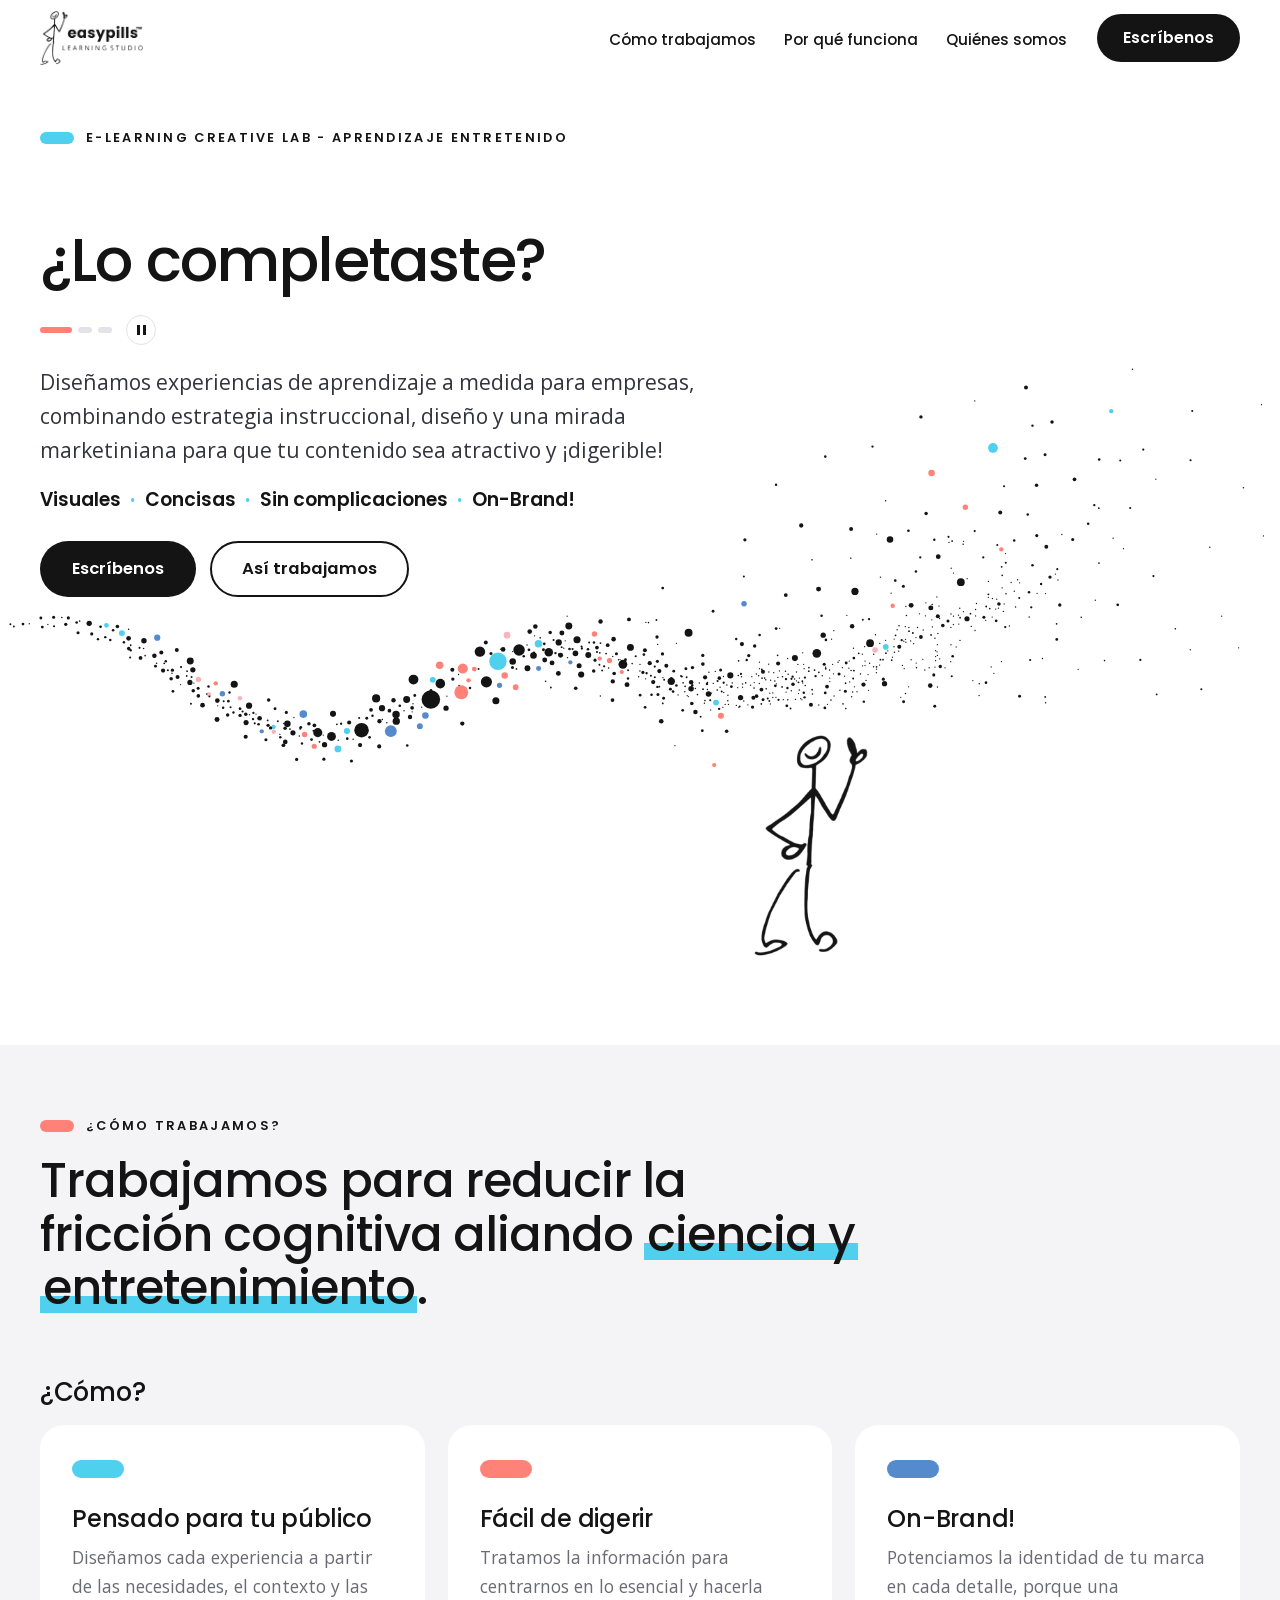
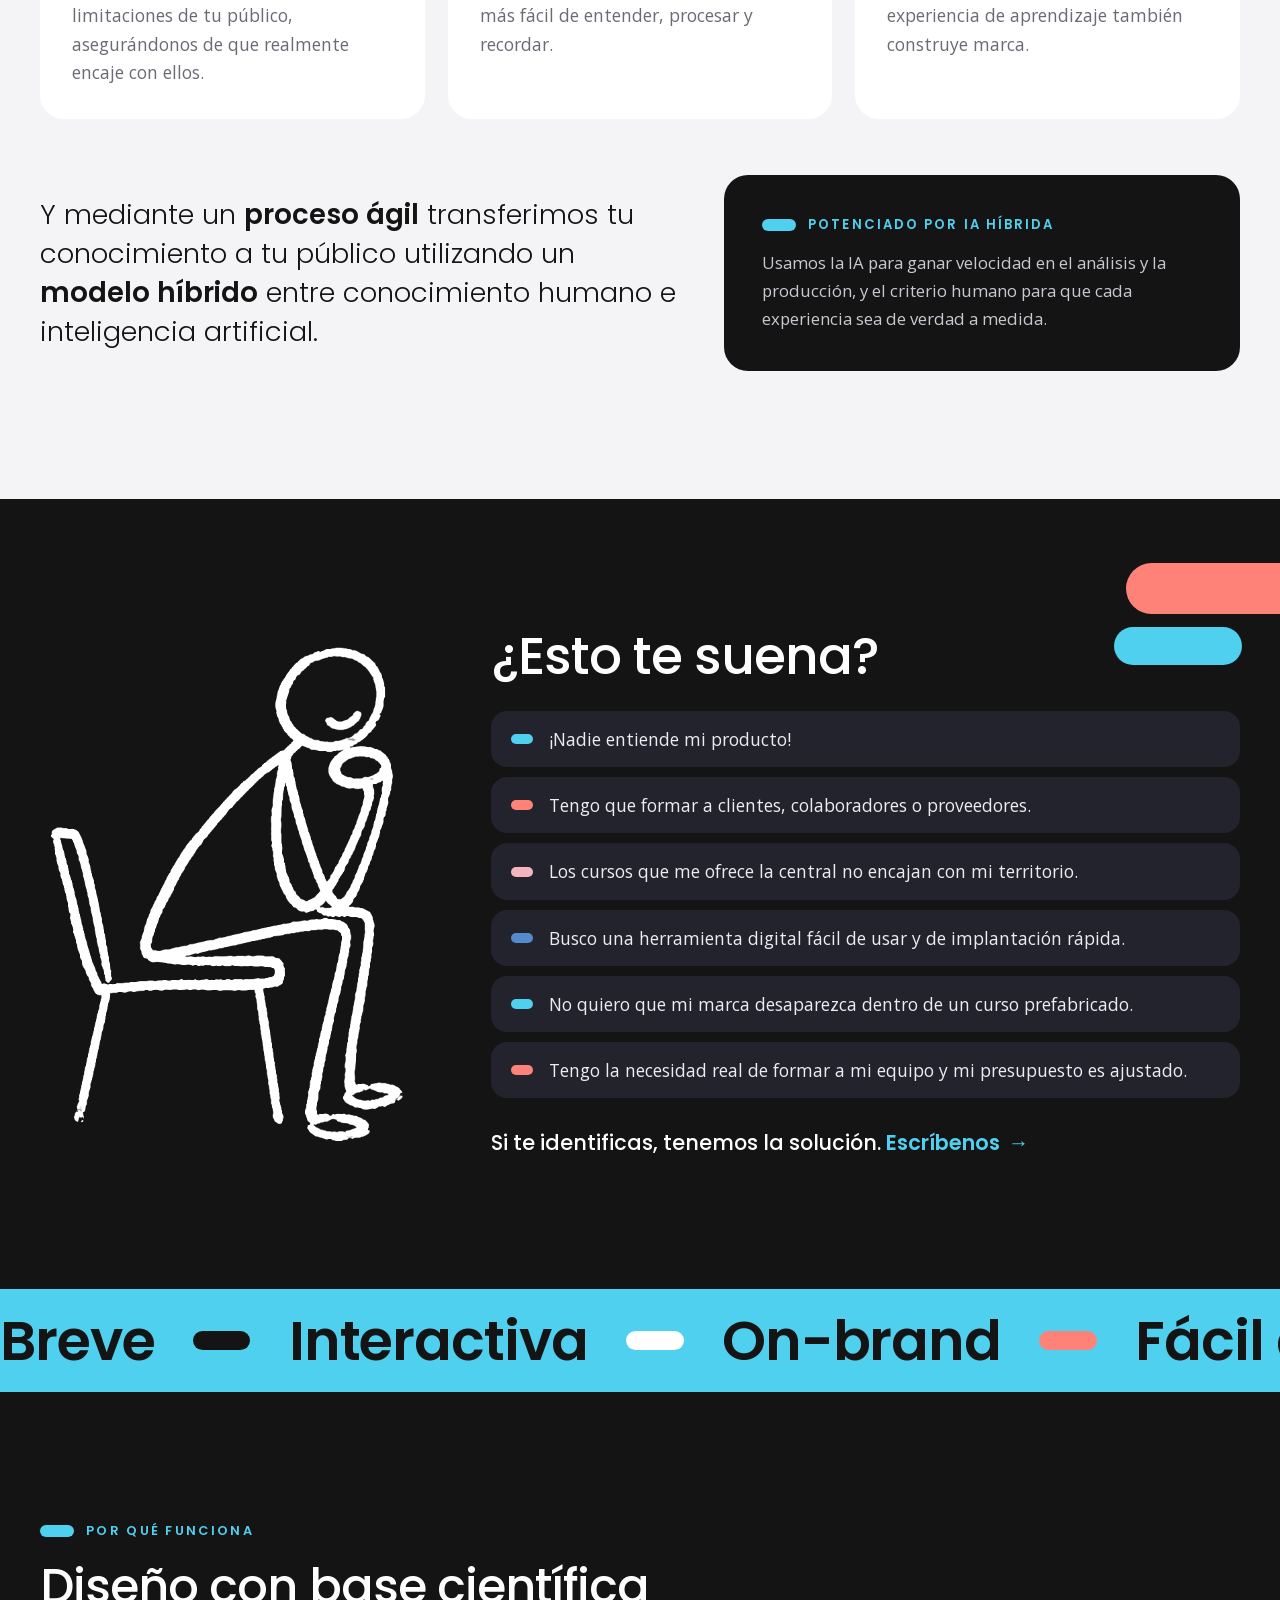
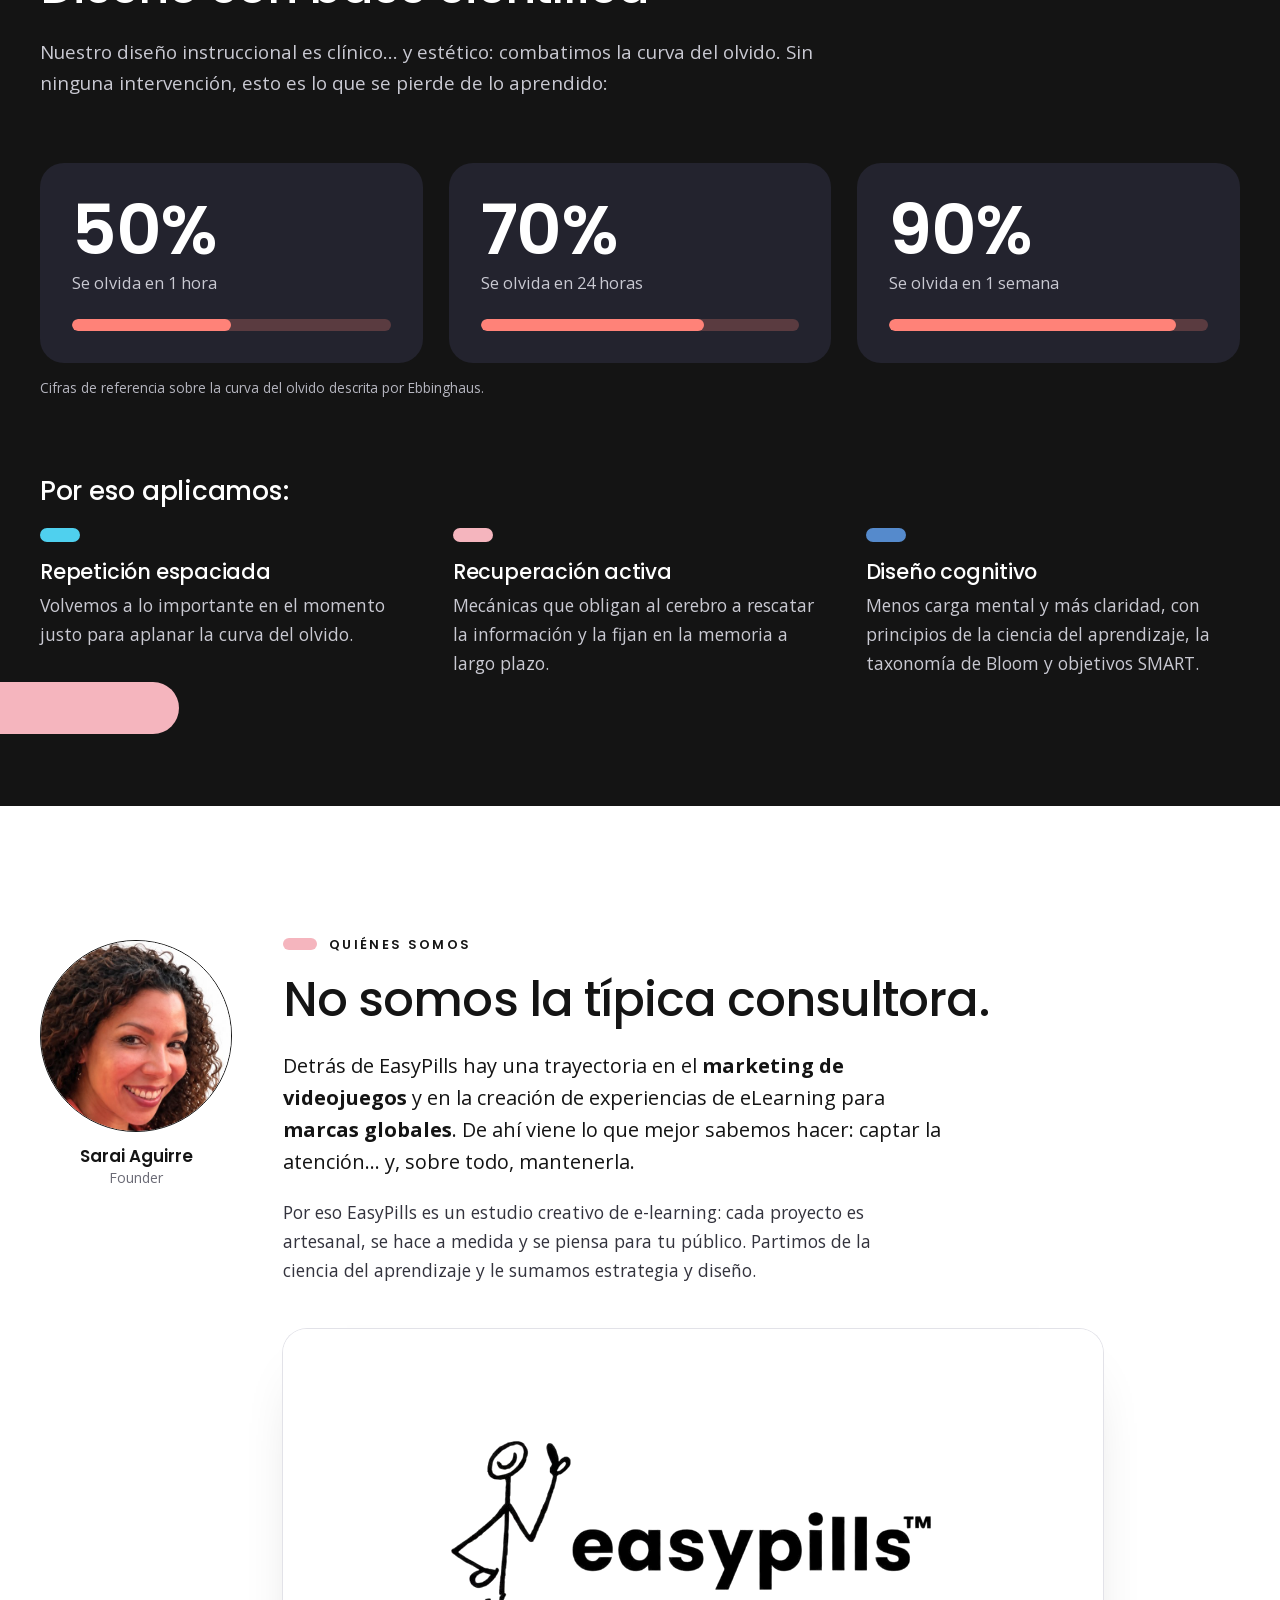
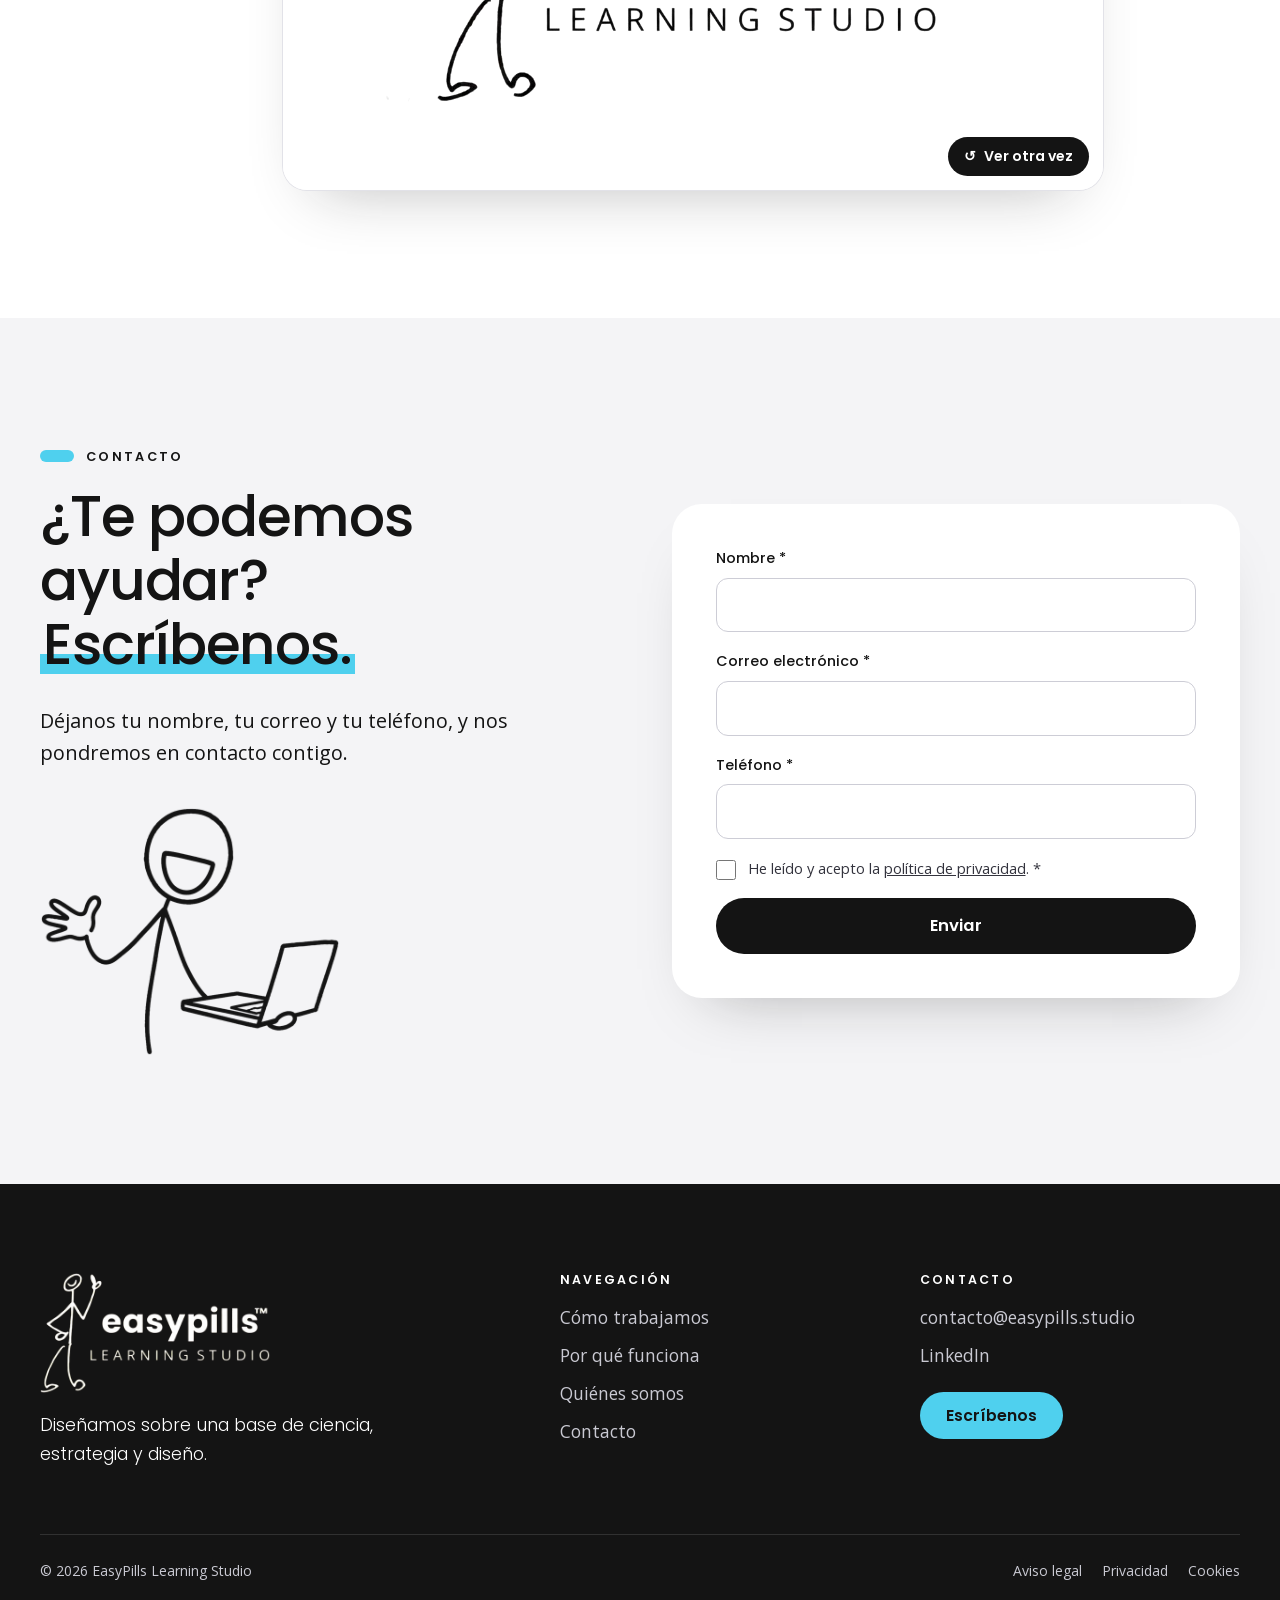
==== index.html @ 66e6a770 "Primera versión de la web de EasyPills Learning Studio Página única en español: hero con titular rot" ====
<!doctype html>
<html lang="es">
<head>
  <meta charset="utf-8">
  <meta name="viewport" content="width=device-width, initial-scale=1">
  <title>EasyPills Learning Studio · E-learning Creative Lab</title>
  <meta name="description" content="E-learning Creative Lab. Diseñamos experiencias de aprendizaje a medida para empresas, combinando estrategia instruccional, diseño y una mirada marketiniana. Visuales, concisas, sin complicaciones y on-brand.">
  <meta name="theme-color" content="#141414">

  <meta property="og:type" content="website">
  <meta property="og:locale" content="es_ES">
  <meta property="og:site_name" content="EasyPills Learning Studio">
  <meta property="og:title" content="EasyPills Learning Studio · Aprende sin tener que sobrevivir a la experiencia">
  <meta property="og:description" content="Diseñamos experiencias de aprendizaje a medida para empresas: visuales, concisas, sin complicaciones y on-brand.">
  <link rel="canonical" href="https://www.easypills.studio/">
  <meta property="og:url" content="https://www.easypills.studio/">
  <meta property="og:image" content="https://www.easypills.studio/og-image.jpg">
  <meta name="twitter:card" content="summary_large_image">

  <link rel="icon" href="favicon-32.png" sizes="32x32" type="image/png">
  <link rel="icon" href="favicon-48.png" sizes="48x48" type="image/png">
  <link rel="apple-touch-icon" href="apple-touch-icon.png">

  <link rel="preload" href="assets/fonts/poppins-500.woff2" as="font" type="font/woff2" crossorigin>
  <link rel="preload" href="assets/fonts/opensans-var.woff2" as="font" type="font/woff2" crossorigin>
  <link rel="stylesheet" href="css/styles.css">
  <script>document.documentElement.classList.add("js");</script>
</head>
<body>
  <a class="skip-link" href="#contenido">Saltar al contenido</a>

  <!-- ============================== CABECERA ============================== -->
  <header class="site-header" data-header>
    <div class="container header-inner">
      <a class="brand" href="#inicio" aria-label="EasyPills Learning Studio, inicio">
        <img src="assets/img/logo-dark.png" alt="EasyPills Learning Studio" width="900" height="471">
      </a>

      <nav class="site-nav" id="menu" aria-label="Principal" data-menu>
        <ul class="nav-list">
          <li><a href="#como-trabajamos">Cómo trabajamos</a></li>
          <li><a href="#por-que-funciona">Por qué funciona</a></li>
          <li><a href="#quienes-somos">Quiénes somos</a></li>
        </ul>
        <a class="btn btn-dark nav-cta" href="#contacto">Escríbenos</a>
        <img class="nav-easy" src="assets/img/easy-reading.png" alt="" width="380" height="900" loading="lazy">
      </nav>

      <button class="menu-toggle" type="button" aria-expanded="false" aria-controls="menu" data-menu-toggle>
        <span class="menu-toggle-label">Menú</span>
        <span class="menu-toggle-icon" aria-hidden="true"><span></span><span></span></span>
      </button>
    </div>
  </header>

  <main id="contenido">

    <!-- ============================== HERO ============================== -->
    <section class="hero" id="inicio" aria-labelledby="hero-title">
      <div class="container hero-copy">
        <p class="eyebrow"><span class="pill pill-cyan" aria-hidden="true"></span>E-learning Creative Lab - Aprendizaje entretenido</p>

        <!-- Titular rotativo: el problema (dos preguntas) y la solución, en bucle.
             Sin JavaScript o con "reducir movimiento" se ven las tres frases a la vez. -->
        <h1 id="hero-title" class="rotator" data-rotator>
          <span class="rotator-item">¿Lo completaste?</span>
          <span class="rotator-item">¿Aprendiste algo o te dormiste?</span>
          <span class="rotator-item rotator-answer">Aprende <span class="hl">sin tener que sobrevivir</span> a la experiencia.</span>
        </h1>
        <div class="rotator-controls" data-rotator-controls hidden>
          <span class="rotator-dots" aria-hidden="true"><i></i><i></i><i></i></span>
          <button class="rotator-toggle" type="button" data-rotator-toggle aria-label="Pausar la animación del titular">
            <span class="rotator-icon" aria-hidden="true"></span>
          </button>
        </div>

        <p class="lead">Diseñamos experiencias de aprendizaje a medida para empresas, combinando estrategia instruccional, diseño y una mirada marketiniana para que tu contenido sea atractivo y ¡digerible!</p>
        <ul class="hero-tags" role="list">
          <li>Visuales</li>
          <li>Concisas</li>
          <li>Sin complicaciones</li>
          <li>On-Brand!</li>
        </ul>
        <div class="hero-actions">
          <a class="btn btn-dark btn-lg" href="#contacto">Escríbenos</a>
          <a class="btn btn-ghost btn-lg" href="#como-trabajamos">Así trabajamos</a>
        </div>
      </div>

      <div class="hero-art">
        <img class="hero-wave" src="assets/img/hero-wave.svg" alt="" width="1362" height="633">
        <img class="hero-easy" src="assets/img/easy-idea.png" alt="Easy, nuestro monigote, levanta el dedo: acaba de tener una idea." width="463" height="900">
      </div>
    </section>

    <!-- ============================== CÓMO TRABAJAMOS ============================== -->
    <section class="section section-soft how" id="como-trabajamos" aria-labelledby="how-title">
      <div class="container">
        <div class="section-head">
          <p class="eyebrow"><span class="pill pill-coral" aria-hidden="true"></span>¿Cómo trabajamos?</p>
          <h2 id="how-title">Trabajamos para reducir la fricción cognitiva aliando <span class="hl">ciencia y entretenimiento</span>.</h2>
        </div>

        <h3 class="how-label">¿Cómo?</h3>
        <ul class="how-grid" role="list">
          <li class="how-card reveal">
            <span class="how-pill pill pill-cyan" aria-hidden="true"></span>
            <h4>Pensado para tu público</h4>
            <p>Diseñamos cada experiencia a partir de las necesidades, el contexto y las limitaciones de tu público, asegurándonos de que realmente encaje con ellos.</p>
          </li>
          <li class="how-card reveal">
            <span class="how-pill pill pill-coral" aria-hidden="true"></span>
            <h4>Fácil de digerir</h4>
            <p>Tratamos la información para centrarnos en lo esencial y hacerla más fácil de entender, procesar y recordar.</p>
          </li>
          <li class="how-card reveal">
            <span class="how-pill pill pill-blue" aria-hidden="true"></span>
            <h4>On-Brand!</h4>
            <p>Potenciamos la identidad de tu marca en cada detalle, porque una experiencia de aprendizaje también construye marca.</p>
          </li>
        </ul>

        <div class="how-foot">
          <p class="how-process reveal">Y mediante un <strong>proceso ágil</strong> transferimos tu conocimiento a tu público utilizando un <strong>modelo híbrido</strong> entre conocimiento humano e inteligencia artificial.</p>
          <div class="ai-note reveal">
            <p class="ai-tag"><span class="pill pill-cyan" aria-hidden="true"></span>Potenciado por IA híbrida</p>
            <p>Usamos la IA para ganar velocidad en el análisis y la producción, y el criterio humano para que cada experiencia sea de verdad a medida.</p>
          </div>
        </div>
      </div>
    </section>

    <!-- ============================== ¿ESTO TE SUENA? ============================== -->
    <section class="section section-dark problem" id="te-suena" aria-labelledby="problem-title">
      <span class="deco deco-pill-coral" aria-hidden="true"></span>
      <span class="deco deco-pill-cyan" aria-hidden="true"></span>
      <div class="container problem-grid">
        <figure class="problem-art reveal">
          <img src="assets/img/easy-thinking-chair-white.png" alt="Easy, sentado y pensativo, con la mano en la barbilla." width="536" height="748" loading="lazy">
        </figure>
        <div class="problem-list">
          <h2 id="problem-title">¿Esto te suena?</h2>
          <ul class="checklist" role="list">
            <li class="reveal">¡Nadie entiende mi producto!</li>
            <li class="reveal">Tengo que formar a clientes, colaboradores o proveedores.</li>
            <li class="reveal">Los cursos que me ofrece la central no encajan con mi territorio.</li>
            <li class="reveal">Busco una herramienta digital fácil de usar y de implantación rápida.</li>
            <li class="reveal">No quiero que mi marca desaparezca dentro de un curso prefabricado.</li>
            <li class="reveal">Tengo la necesidad real de formar a mi equipo y mi presupuesto es ajustado.</li>
          </ul>
          <p class="problem-close reveal">Si te identificas, tenemos la solución. <a class="link-arrow" href="#contacto">Escríbenos</a></p>
        </div>
      </div>
    </section>

    <!-- ============================== CINTA ============================== -->
    <div class="marquee" aria-hidden="true">
      <div class="marquee-track">
        <span>Breve</span><i></i><span>Interactiva</span><i></i><span>On-brand</span><i></i><span>Fácil de digerir</span><i></i>
        <span>Breve</span><i></i><span>Interactiva</span><i></i><span>On-brand</span><i></i><span>Fácil de digerir</span><i></i>
        <span>Breve</span><i></i><span>Interactiva</span><i></i><span>On-brand</span><i></i><span>Fácil de digerir</span><i></i>
        <span>Breve</span><i></i><span>Interactiva</span><i></i><span>On-brand</span><i></i><span>Fácil de digerir</span><i></i>
      </div>
    </div>

    <!-- ============================== POR QUÉ FUNCIONA ============================== -->
    <section class="section section-dark science" id="por-que-funciona" aria-labelledby="science-title">
      <span class="deco deco-pill-pink" aria-hidden="true"></span>
      <div class="container">
        <div class="section-head">
          <p class="eyebrow eyebrow-on-dark"><span class="pill pill-cyan" aria-hidden="true"></span>Por qué funciona</p>
          <h2 id="science-title">Diseño con base científica</h2>
          <p class="section-intro">Nuestro diseño instruccional es clínico... y estético: combatimos la curva del olvido. Sin ninguna intervención, esto es lo que se pierde de lo aprendido:</p>
        </div>

        <ul class="stats" role="list">
          <li class="stat reveal">
            <p class="stat-value">50%</p>
            <p class="stat-label">Se olvida en 1 hora</p>
            <span class="meter" aria-hidden="true"><span style="--v:50%"></span></span>
          </li>
          <li class="stat reveal">
            <p class="stat-value">70%</p>
            <p class="stat-label">Se olvida en 24 horas</p>
            <span class="meter" aria-hidden="true"><span style="--v:70%"></span></span>
          </li>
          <li class="stat reveal">
            <p class="stat-value">90%</p>
            <p class="stat-label">Se olvida en 1 semana</p>
            <span class="meter" aria-hidden="true"><span style="--v:90%"></span></span>
          </li>
        </ul>
        <p class="stats-note">Cifras de referencia sobre la curva del olvido descrita por Ebbinghaus.</p>

        <h3 class="science-subtitle">Por eso aplicamos:</h3>
        <ul class="methods" role="list">
          <li class="method reveal">
            <h4>Repetición espaciada</h4>
            <p>Volvemos a lo importante en el momento justo para aplanar la curva del olvido.</p>
          </li>
          <li class="method reveal">
            <h4>Recuperación activa</h4>
            <p>Mecánicas que obligan al cerebro a rescatar la información y la fijan en la memoria a largo plazo.</p>
          </li>
          <li class="method reveal">
            <h4>Diseño cognitivo</h4>
            <p>Menos carga mental y más claridad, con principios de la ciencia del aprendizaje, la taxonomía de Bloom y objetivos SMART.</p>
          </li>
        </ul>
      </div>
    </section>

    <!-- ============================== QUIÉNES SOMOS ============================== -->
    <section class="section about" id="quienes-somos" aria-labelledby="about-title">
      <div class="container about-grid">
        <figure class="founder reveal">
          <div class="founder-photo">
            <img src="assets/img/founder-sarai.jpg" alt="Sarai Aguirre sonríe, con el pelo rizado y blazer coral." width="460" height="460">
          </div>
          <figcaption class="founder-caption"><strong>Sarai Aguirre</strong><span>Founder</span></figcaption>
        </figure>

        <div class="about-copy">
          <p class="eyebrow"><span class="pill pill-pink" aria-hidden="true"></span>Quiénes somos</p>
          <h2 id="about-title">No somos la típica consultora.</h2>
          <p class="lead-sm">Detrás de EasyPills hay una trayectoria en el <strong>marketing de videojuegos</strong> y en la creación de experiencias de eLearning para <strong>marcas globales</strong>. De ahí viene lo que mejor sabemos hacer: captar la atención… y, sobre todo, mantenerla.</p>
          <p>Por eso EasyPills es un estudio creativo de e-learning: cada proyecto es artesanal, se hace a medida y se piensa para tu público. Partimos de la ciencia del aprendizaje y le sumamos estrategia y diseño.</p>
        </div>

        <div class="about-video reveal">
          <div class="video-frame">
            <video data-autoplay-video muted playsinline preload="none" poster="assets/video/easy-intro-poster.jpg" aria-label="Animación de marca: una ola de puntos se convierte en Easy, que tiene una idea, y aparece el logotipo de EasyPills.">
              <source src="assets/video/easy-intro.mp4" type="video/mp4">
            </video>
            <button class="video-replay" type="button" data-video-replay hidden>
              <span aria-hidden="true">↺</span> Ver otra vez
            </button>
          </div>
        </div>
      </div>
    </section>

    <!-- ============================== CONTACTO ============================== -->
    <section class="section section-soft contact" id="contacto" aria-labelledby="contact-title">
      <div class="container contact-grid">
        <div class="contact-copy">
          <p class="eyebrow"><span class="pill pill-cyan" aria-hidden="true"></span>Contacto</p>
          <h2 id="contact-title">¿Te podemos ayudar?<br><span class="hl">Escríbenos.</span></h2>
          <p class="lead-sm">Déjanos tu nombre, tu correo y tu teléfono, y nos pondremos en contacto contigo.</p>
          <img class="contact-easy" src="assets/img/easy-laptop-wave.png" alt="Easy saluda con la mano mientras sostiene su portátil." width="900" height="746" loading="lazy">
        </div>

        <!-- TODO: conectar a un servicio de formularios (p. ej. Formspree, Netlify Forms) antes de publicar.
             Mientras tanto, el envío abre el correo del visitante con sus datos ya escritos.
             La dirección de destino está en data-mailto. -->
        <form class="contact-form" data-contact-form data-mailto="contacto@easypills.studio" novalidate>
          <div class="field">
            <label for="f-name">Nombre <span aria-hidden="true">*</span></label>
            <input id="f-name" name="nombre" type="text" autocomplete="name" required>
          </div>
          <div class="field">
            <label for="f-email">Correo electrónico <span aria-hidden="true">*</span></label>
            <input id="f-email" name="email" type="email" autocomplete="email" required>
          </div>
          <div class="field">
            <label for="f-phone">Teléfono <span aria-hidden="true">*</span></label>
            <input id="f-phone" name="telefono" type="tel" autocomplete="tel" inputmode="tel" required>
          </div>
          <div class="field field-check">
            <input id="f-privacy" name="privacidad" type="checkbox" required>
            <label for="f-privacy">He leído y acepto la <a href="#" data-todo="politica-privacidad">política de privacidad</a>. <span aria-hidden="true">*</span></label>
          </div>
          <p class="form-error" role="alert" data-form-error hidden></p>
          <button class="btn btn-dark btn-lg" type="submit">Enviar</button>
          <p class="form-status" role="status" data-form-status hidden></p>
        </form>
      </div>
    </section>
  </main>

  <!-- ============================== PIE ============================== -->
  <footer class="site-footer">
    <div class="container footer-grid">
      <div class="footer-brand">
        <img src="assets/img/logo-white.png" alt="EasyPills Learning Studio" width="900" height="471" loading="lazy">
        <p>Diseñamos sobre una base de ciencia, estrategia y diseño.</p>
      </div>
      <nav class="footer-nav" aria-label="Pie de página">
        <h2 class="footer-title">Navegación</h2>
        <ul role="list">
          <li><a href="#como-trabajamos">Cómo trabajamos</a></li>
          <li><a href="#por-que-funciona">Por qué funciona</a></li>
          <li><a href="#quienes-somos">Quiénes somos</a></li>
          <li><a href="#contacto">Contacto</a></li>
        </ul>
      </nav>
      <div class="footer-contact">
        <h2 class="footer-title">Contacto</h2>
        <ul role="list">
          <!-- TODO: añadir la URL de LinkedIn -->
          <li><a href="mailto:contacto@easypills.studio">contacto@easypills.studio</a></li>
          <li><a href="#" data-todo="linkedin">LinkedIn</a></li>
        </ul>
        <a class="btn btn-cyan footer-cta" href="#contacto">Escríbenos</a>
      </div>
    </div>
    <div class="container footer-bottom">
      <p>© <span data-year>2026</span> EasyPills Learning Studio</p>
      <ul class="legal" role="list">
        <!-- TODO: páginas legales obligatorias (LSSI / RGPD) antes de publicar -->
        <li><a href="#" data-todo="aviso-legal">Aviso legal</a></li>
        <li><a href="#" data-todo="privacidad">Privacidad</a></li>
        <li><a href="#" data-todo="cookies">Cookies</a></li>
      </ul>
    </div>
  </footer>

  <script src="js/main.js" defer></script>
</body>
</html>
---- css/styles.css ----
/* =========================================================================
   EasyPills Learning Studio · estilos
   Marca: Poppins (titulares) + Open Sans (texto). Paleta del Intro deck.
   ========================================================================= */

/* ---------- Fuentes (alojadas en el propio sitio) ---------- */
@font-face { font-family: "Poppins"; src: url("../assets/fonts/poppins-200.woff2") format("woff2"); font-weight: 200; font-style: normal; font-display: swap; }
@font-face { font-family: "Poppins"; src: url("../assets/fonts/poppins-300.woff2") format("woff2"); font-weight: 300; font-style: normal; font-display: swap; }
@font-face { font-family: "Poppins"; src: url("../assets/fonts/poppins-500.woff2") format("woff2"); font-weight: 500; font-style: normal; font-display: swap; }
@font-face { font-family: "Poppins"; src: url("../assets/fonts/poppins-600.woff2") format("woff2"); font-weight: 600; font-style: normal; font-display: swap; }
@font-face { font-family: "Poppins"; src: url("../assets/fonts/poppins-700.woff2") format("woff2"); font-weight: 700; font-style: normal; font-display: swap; }
@font-face { font-family: "Open Sans"; src: url("../assets/fonts/opensans-var.woff2") format("woff2"); font-weight: 300 800; font-style: normal; font-display: swap; }
@font-face { font-family: "Open Sans"; src: url("../assets/fonts/opensans-italic-var.woff2") format("woff2"); font-weight: 400; font-style: italic; font-display: swap; }

/* ---------- Tokens ---------- */
:root {
  --ink: #141414;
  --ink-2: #16161D;
  --card-dark: #23232E;
  --text: #33333D;
  --muted: #6B6B76;
  --on-dark: #C9C9D2;
  --on-dark-2: #B6B6C0;
  --soft: #F4F4F6;
  --line: #E2E2E8;
  --white: #FFFFFF;

  --cyan: #4FD0EE;
  --coral: #FF8278;
  --pink: #F5B5BE;
  --blue: #558ACC;

  /* Recuadros de marca: relleno suave + contorno del mismo tono */
  --cyan-soft: #E6F8FD;
  --pink-soft: #FCEEF0;
  --blue-soft: #E8EFF8;
  --cyan-line: #4FD0EF;
  --pink-line: #E5A9B1;
  --meter-track: #5A3B40;

  --font-head: "Poppins", "Helvetica Neue", Arial, sans-serif;
  --font-body: "Open Sans", "Helvetica Neue", Arial, sans-serif;

  --radius: 24px;
  --radius-lg: 30px;
  --container: 1200px;
  --gutter: clamp(16px, 4vw, 40px);
  --header-h: 76px;
  --section-y: clamp(72px, 10vw, 136px);
}

/* ---------- Base ---------- */
*, *::before, *::after { box-sizing: border-box; }

html {
  scroll-behavior: smooth;
  scroll-padding-top: calc(var(--header-h) + 12px);
  -webkit-text-size-adjust: 100%;
}

body {
  margin: 0;
  font-family: var(--font-body);
  font-size: clamp(16px, 0.2vw + 15.3px, 17.5px);
  line-height: 1.65;
  color: var(--text);
  background: var(--white);
  -webkit-font-smoothing: antialiased;
  text-rendering: optimizeLegibility;
}

img, video, svg { display: block; max-width: 100%; height: auto; }

h1, h2, h3, h4, h5 {
  margin: 0 0 0.5em;
  font-family: var(--font-head);
  font-weight: 500;
  line-height: 1.12;
  letter-spacing: -0.01em;
  color: var(--ink);
}
h1 { font-size: clamp(2.6rem, 4.6vw + 0.9rem, 5rem); line-height: 1.04; letter-spacing: -0.03em; }
h2 { font-size: clamp(2rem, 2.6vw + 0.9rem, 3.25rem); letter-spacing: -0.02em; }
h3 { font-size: clamp(1.25rem, 0.5vw + 1.05rem, 1.5rem); }
h4 { font-size: 1.2rem; }
.h3 { font-size: clamp(1.4rem, 1.1vw + 1rem, 2rem); }
.h4 { font-size: clamp(1.2rem, 0.6vw + 1rem, 1.5rem); }
.h5 {
  font-size: 0.8rem;
  font-weight: 600;
  text-transform: uppercase;
  letter-spacing: 0.16em;
}

p { margin: 0 0 1em; }
a { color: inherit; }
strong { font-weight: 700; color: var(--ink); }
:where(ul[role="list"], ol[role="list"]) { list-style: none; margin: 0; padding: 0; }

.container {
  width: min(100% - 2 * var(--gutter), var(--container));
  margin-inline: auto;
}

.skip-link {
  position: absolute;
  left: 16px;
  top: -60px;
  z-index: 100;
  padding: 10px 18px;
  border-radius: 999px;
  background: var(--ink);
  color: #fff;
  font-family: var(--font-head);
  text-decoration: none;
}
.skip-link:focus { top: 12px; }

:focus-visible {
  outline: 3px solid var(--blue);
  outline-offset: 3px;
  border-radius: 6px;
}

/* ---------- Piezas reutilizables ---------- */
.pill {
  display: inline-block;
  width: 34px;
  height: 12px;
  border-radius: 999px;
  background: var(--ink);
  flex: none;
}
.pill-cyan { background: var(--cyan); }
.pill-coral { background: var(--coral); }
.pill-pink { background: var(--pink); }
.pill-blue { background: var(--blue); }

.eyebrow {
  display: flex;
  align-items: center;
  gap: 12px;
  margin-bottom: 18px;
  font-family: var(--font-head);
  font-size: 0.8rem;
  font-weight: 600;
  letter-spacing: 0.18em;
  text-transform: uppercase;
  color: var(--ink);
}
.eyebrow-on-dark { color: var(--cyan); }

/* Subrayado tipo rotulador: el texto sigue en tinta y el color va detrás */
.hl {
  padding: 0 0.06em;
  background-image: linear-gradient(transparent 63%, var(--cyan) 63%, var(--cyan) 88%, transparent 88%);
  background-repeat: no-repeat;
  background-size: 100% 100%;
  -webkit-box-decoration-break: clone;
  box-decoration-break: clone;
}
.hl-dark { color: var(--cyan); }
.thin { font-weight: 300; color: var(--muted); }

.lead {
  font-size: clamp(1.1rem, 0.45vw + 1rem, 1.32rem);
  line-height: 1.6;
  color: var(--text);
}
.lead-sm {
  font-size: clamp(1.08rem, 0.35vw + 1rem, 1.25rem);
  line-height: 1.6;
  color: var(--ink);
}

.btn {
  display: inline-flex;
  align-items: center;
  justify-content: center;
  gap: 10px;
  padding: 13px 24px;
  border: 2px solid transparent;
  border-radius: 999px;
  font-family: var(--font-head);
  font-size: 0.98rem;
  font-weight: 600;
  line-height: 1.1;
  text-decoration: none;
  white-space: nowrap;
  cursor: pointer;
  transition: transform 0.18s ease, box-shadow 0.18s ease, background-color 0.18s ease, color 0.18s ease;
}
.btn-lg { padding: 17px 30px; font-size: 1.04rem; }
.btn-dark { background: var(--ink); color: #fff; }
.btn-dark:hover { transform: translate(-2px, -2px); box-shadow: 4px 4px 0 var(--cyan); }
.btn-ghost { background: #fff; color: var(--ink); border-color: var(--ink); }
.btn-ghost:hover { transform: translate(-2px, -2px); box-shadow: 4px 4px 0 var(--pink); }
.btn-cyan { background: var(--cyan); color: var(--ink); }
.btn-cyan:hover { transform: translate(-2px, -2px); box-shadow: 4px 4px 0 #fff; }

.link-arrow {
  display: inline-flex;
  align-items: center;
  gap: 8px;
  font-weight: 600;
  color: var(--cyan);
  text-decoration: none;
  white-space: nowrap;
}
.link-arrow::after { content: "→"; transition: transform 0.2s ease; }
.link-arrow:hover::after { transform: translateX(4px); }

/* ---------- Secciones ---------- */
.section { position: relative; padding-block: var(--section-y); }
.section-soft { background: var(--soft); }
.section-dark { background: var(--ink); color: var(--on-dark); overflow: hidden; }
.section-dark h2, .section-dark h3, .section-dark h4 { color: #fff; }
.section-dark strong { color: #fff; }

.section-head { max-width: 820px; margin-bottom: clamp(36px, 5vw, 64px); }
.section-intro { font-size: clamp(1.04rem, 0.3vw + 1rem, 1.18rem); color: var(--muted); max-width: 44em; }
.section-dark .section-intro { color: var(--on-dark); }

/* Píldoras decorativas que se salen del borde (como en el Intro deck) */
.deco { position: absolute; z-index: 0; border-radius: 999px; pointer-events: none; }
.section > .container { position: relative; z-index: 1; }
.deco-pill-coral { width: clamp(120px, 15vw, 210px); height: clamp(36px, 4vw, 58px); top: clamp(36px, 5vw, 64px); right: clamp(-60px, -3vw, -20px); background: var(--coral); }
.deco-pill-cyan { width: clamp(90px, 10vw, 140px); height: clamp(28px, 3vw, 42px); top: clamp(88px, 10vw, 140px); right: clamp(12px, 3vw, 44px); background: var(--cyan); }
.deco-pill-pink { width: clamp(140px, 18vw, 260px); height: clamp(36px, 4vw, 58px); bottom: clamp(40px, 6vw, 72px); left: clamp(-80px, -4vw, -30px); background: var(--pink); }

/* ---------- Cabecera ---------- */
.site-header {
  position: sticky;
  top: env(safe-area-inset-top, 0px);
  z-index: 50;
  transition: box-shadow 0.3s ease;
}
/* El desenfoque va en un pseudo-elemento para no crear un bloque contenedor para el menú móvil (position: fixed) */
.site-header::before {
  content: "";
  position: absolute;
  inset: 0;
  z-index: -1;
  background: rgba(255, 255, 255, 0.96);
  -webkit-backdrop-filter: saturate(1.4) blur(12px);
  backdrop-filter: saturate(1.4) blur(12px);
}
.site-header.is-scrolled { box-shadow: 0 1px 0 var(--line), 0 10px 30px rgba(20, 20, 20, 0.06); }

.header-inner {
  display: flex;
  align-items: center;
  justify-content: space-between;
  gap: 24px;
  height: var(--header-h);
}
.brand { display: block; flex: none; }
.brand img { width: auto; height: 54px; }

.site-nav { display: flex; align-items: center; gap: 30px; }
.nav-list { display: flex; gap: 28px; margin: 0; padding: 0; list-style: none; }
.nav-list a {
  position: relative;
  padding: 6px 0;
  font-family: var(--font-head);
  font-size: 0.95rem;
  font-weight: 500;
  color: var(--ink);
  text-decoration: none;
}
.nav-list a::after {
  content: "";
  position: absolute;
  left: 0;
  right: 0;
  bottom: -3px;
  height: 5px;
  border-radius: 999px;
  background: var(--cyan);
  transform: scaleX(0);
  transform-origin: left;
  transition: transform 0.25s ease;
}
.nav-list a:hover::after,
.nav-list a[aria-current="true"]::after { transform: scaleX(1); }

.menu-toggle { display: none; }
.nav-easy { display: none; }

/* ---------- Hero ---------- */
.hero {
  position: relative;
  overflow: hidden;
  padding-top: clamp(28px, 4vw, 60px);
  background: var(--white);
}
.hero { padding-bottom: clamp(44px, 6.5vw, 104px); }
.hero-copy { position: relative; z-index: 2; }
.hero-copy > * { max-width: 760px; }
.hero h1 { max-width: 11.5em; margin-bottom: 0.38em; }
.hero .lead { max-width: 34em; }
.hero-actions { display: flex; flex-wrap: wrap; gap: 14px; margin-top: 26px; }

.hero-art {
  position: relative;
  z-index: 1;
  width: min(100%, 1600px);
  margin-inline: auto;
  aspect-ratio: 1362 / 633;
  /* La parte alta derecha de la ola sube al lado del texto; la izquierda queda por debajo */
  margin-top: calc(min(100vw, 1600px) * -0.18);
}
.hero-wave { position: absolute; inset: 0; width: 100%; height: 100%; }
.hero-easy { position: absolute; left: 58.86%; top: 61.69%; width: auto; height: 37.6%; }

/* Titular rotativo: dos preguntas (el problema) y la solución, en bucle.
   Sin JS o con "reducir movimiento": las preguntas pequeñas encima y la solución grande. */
.hero-copy > .rotator { max-width: 15em; }
.rotator { display: grid; margin-bottom: 0.3em; font-size: clamp(2.4rem, 3.6vw + 0.9rem, 4.3rem); }
.rotator-item { display: block; }
.rotator:not(.is-rotating) .rotator-item:not(.rotator-answer) {
  margin-bottom: 0.3em;
  font-size: 0.42em;
  letter-spacing: -0.01em;
  color: var(--muted);
}
.rotator.is-rotating .rotator-item {
  grid-area: 1 / 1;
  align-self: end;
  opacity: 0;
  transform: translateY(0.3em);
  transition: opacity 0.45s ease, transform 0.6s cubic-bezier(0.2, 0.8, 0.2, 1);
}
.rotator.is-rotating .rotator-item.is-active { opacity: 1; transform: none; }
.rotator.is-rotating .rotator-item.is-leaving { transform: translateY(-0.3em); }
.rotator.is-rotating .rotator-answer .hl { background-size: 0% 100%; transition: background-size 0.9s cubic-bezier(0.6, 0, 0.2, 1) 0.3s; }
.rotator.is-rotating .rotator-answer.is-active .hl { background-size: 100% 100%; }

.rotator-controls { display: flex; align-items: center; gap: 14px; margin: 2px 0 20px; }
.rotator-dots { display: flex; gap: 6px; }
.rotator-dots i {
  display: block;
  width: 14px;
  height: 6px;
  border-radius: 999px;
  background: var(--line);
  transition: width 0.3s ease, background-color 0.3s ease;
}
.rotator-dots i.is-active { width: 32px; background: var(--coral); }
.rotator-dots i:last-child.is-active { background: var(--cyan); }
.rotator-toggle {
  display: grid;
  place-items: center;
  width: 30px;
  height: 30px;
  padding: 0;
  border: 1.5px solid var(--line);
  border-radius: 50%;
  background: #fff;
  cursor: pointer;
}
.rotator-toggle:hover { border-color: var(--ink); }
.rotator-icon { width: 9px; height: 10px; border-left: 3px solid var(--ink); border-right: 3px solid var(--ink); }
.rotator-toggle.is-paused .rotator-icon {
  width: 0;
  height: 0;
  margin-left: 3px;
  border-style: solid;
  border-width: 5px 0 5px 8px;
  border-color: transparent transparent transparent var(--ink);
}

.hero-tags {
  display: flex;
  flex-wrap: wrap;
  margin: -4px 0 0;
  padding: 0;
  list-style: none;
  font-family: var(--font-head);
  font-size: clamp(1rem, 0.35vw + 0.92rem, 1.18rem);
  font-weight: 600;
  color: var(--ink);
}
.hero-tags li + li::before { content: "·"; margin: 0 0.5em; color: var(--cyan); font-weight: 700; }

/* ---------- ¿Cómo trabajamos? ---------- */
.section.how { padding-top: clamp(48px, 5.5vw, 84px); }
.how .section-head h2 { max-width: 19em; }
.how-label { margin: 0 0 18px; font-size: clamp(1.3rem, 0.7vw + 1.05rem, 1.7rem); }
.how-grid {
  display: grid;
  grid-template-columns: repeat(3, minmax(0, 1fr));
  gap: clamp(14px, 1.8vw, 24px);
}
.how-card {
  padding: clamp(24px, 2.6vw, 32px);
  border-radius: var(--radius);
  background: var(--white);
}
.how-pill { width: 52px; height: 18px; }
.how-card h4 { margin: 20px 0 10px; font-size: 1.5rem; }
.how-card p { margin: 0; color: var(--muted); }
.how-foot {
  display: grid;
  grid-template-columns: minmax(0, 1.25fr) minmax(0, 1fr);
  gap: clamp(20px, 3vw, 44px);
  align-items: center;
  margin-top: clamp(36px, 4.5vw, 56px);
}
.how-process {
  margin: 0;
  font-family: var(--font-head);
  font-size: clamp(1.25rem, 0.9vw + 1rem, 1.75rem);
  font-weight: 300;
  line-height: 1.42;
  color: var(--ink);
}
.how-process strong { font-weight: 600; }

/* ---------- El problema ---------- */
.problem-grid {
  display: grid;
  grid-template-columns: minmax(200px, 0.75fr) 1.5fr;
  gap: clamp(32px, 6vw, 96px);
  align-items: center;
}
.problem-art { margin: 0; }
.problem-art img { width: min(100%, 360px); margin-inline: auto; }
.problem-list h2 { margin-bottom: 26px; font-size: clamp(2.2rem, 2.8vw + 1rem, 3.6rem); }
.checklist { display: grid; gap: 10px; margin-bottom: 28px; }
.checklist li {
  position: relative;
  padding: 15px 20px 15px 58px;
  border-radius: 16px;
  background: var(--card-dark);
  color: #ECECF1;
  line-height: 1.5;
}
.checklist li::before {
  content: "";
  position: absolute;
  left: 20px;
  top: 50%;
  width: 22px;
  height: 10px;
  border-radius: 999px;
  background: var(--cyan);
  transform: translateY(-50%);
}
.checklist li:nth-child(4n + 2)::before { background: var(--coral); }
.checklist li:nth-child(4n + 3)::before { background: var(--pink); }
.checklist li:nth-child(4n + 4)::before { background: var(--blue); }
.problem-close {
  margin: 0;
  font-family: var(--font-head);
  font-size: clamp(1.1rem, 0.5vw + 1rem, 1.3rem);
  font-weight: 500;
  color: #fff;
}

/* ---------- Cinta ---------- */
.marquee {
  overflow: hidden;
  padding-block: clamp(16px, 2vw, 24px);
  background: var(--cyan);
}
.marquee-track {
  display: flex;
  align-items: center;
  width: max-content;
  animation: marquee 34s linear infinite;
}
.marquee-track > * { margin-right: clamp(22px, 3vw, 44px); flex: none; }
.marquee span {
  font-family: var(--font-head);
  font-size: clamp(1.9rem, 3.6vw + 0.6rem, 3.8rem);
  font-weight: 600;
  line-height: 1;
  letter-spacing: -0.02em;
  color: var(--ink);
  white-space: nowrap;
}
.marquee i {
  display: block;
  width: clamp(44px, 4.5vw, 72px);
  height: clamp(16px, 1.5vw, 24px);
  border-radius: 999px;
  background: var(--ink);
}
.marquee i:nth-of-type(3n + 2) { background: #fff; }
.marquee i:nth-of-type(3n + 3) { background: var(--coral); }
@keyframes marquee { to { transform: translateX(-50%); } }

/* ---------- Tarjeta de IA híbrida ---------- */
.ai-note {
  padding: clamp(26px, 3vw, 40px);
  border-radius: var(--radius);
  background: var(--ink);
  color: var(--on-dark);
}
.ai-note p:last-child { margin: 0; font-size: 1.05rem; }
.ai-tag {
  display: flex;
  align-items: center;
  gap: 12px;
  margin-bottom: 14px;
  font-family: var(--font-head);
  font-size: 0.82rem;
  font-weight: 600;
  letter-spacing: 0.16em;
  text-transform: uppercase;
  color: var(--cyan);
}
/* ---------- Por qué funciona ---------- */
.stats {
  display: grid;
  grid-template-columns: repeat(3, minmax(0, 1fr));
  gap: clamp(14px, 2vw, 26px);
}
.stat {
  padding: clamp(24px, 2.6vw, 32px);
  border-radius: var(--radius);
  background: var(--card-dark);
}
.stat-value {
  margin: 0 0 6px;
  font-family: var(--font-head);
  font-size: clamp(3rem, 4.4vw + 0.8rem, 4.6rem);
  font-weight: 600;
  line-height: 1;
  letter-spacing: -0.02em;
  color: #fff;
}
.stat-label { margin: 0 0 22px; color: var(--on-dark); font-size: 1.02rem; }
.meter {
  display: block;
  height: 12px;
  overflow: hidden;
  border-radius: 999px;
  background: var(--meter-track);
}
.meter > span {
  display: block;
  width: var(--v);
  height: 100%;
  border-radius: inherit;
  background: var(--coral);
  transform-origin: left center;
  transition: transform 1.3s cubic-bezier(0.2, 0.8, 0.2, 1) 0.15s;
}
.stats-note { margin: 14px 0 0; font-size: 0.85rem; color: var(--on-dark-2); }

.science-subtitle { margin: clamp(52px, 6vw, 80px) 0 22px; font-size: clamp(1.3rem, 0.8vw + 1rem, 1.7rem); }
.methods {
  display: grid;
  grid-template-columns: repeat(3, minmax(0, 1fr));
  gap: clamp(22px, 3vw, 44px);
}
.method::before {
  content: "";
  display: block;
  width: 40px;
  height: 14px;
  margin-bottom: 18px;
  border-radius: 999px;
  background: var(--cyan);
}
.method:nth-child(2)::before { background: var(--pink); }
.method:nth-child(3)::before { background: var(--blue); }
.method h4 { margin-bottom: 8px; font-size: 1.3rem; }
.method p { margin: 0; color: var(--on-dark); }

/* ---------- Quiénes somos ---------- */
.about-grid {
  display: grid;
  grid-template-columns: auto minmax(0, 1fr);
  grid-template-areas: "photo copy" ". video";
  gap: clamp(28px, 3.5vw, 44px) clamp(28px, 4vw, 64px);
  align-items: start;
}
.about-copy { grid-area: copy; max-width: 46em; }
.about-video { grid-area: video; max-width: 820px; }

/* Avatar de la fundadora: pequeño, redondo, borde finísimo */
.founder { grid-area: photo; display: grid; justify-items: center; gap: 14px; margin: 6px 0 0; text-align: center; }
.founder-photo {
  width: clamp(180px, 15vw, 220px);
  aspect-ratio: 1;
  overflow: hidden;
  border: 1px solid var(--ink);
  border-radius: 50%;
  background: var(--white);
}
.founder-photo img { width: 100%; height: 100%; object-fit: cover; }
.founder-caption { display: grid; gap: 2px; line-height: 1.25; }
.founder-caption strong { font-family: var(--font-head); font-size: 1.05rem; font-weight: 600; }
.founder-caption span { font-size: 0.88rem; color: var(--muted); }
.about-copy p:last-child { margin-bottom: 0; }
.about-video { margin: 0; }
.about-copy p:last-child, .about-copy .lead-sm { max-width: 34em; }
.video-frame {
  position: relative;
  overflow: hidden;
  border-radius: var(--radius);
  background: #fff;
  box-shadow: 0 0 0 1px var(--line), 0 30px 60px -34px rgba(20, 20, 20, 0.3);
}
.video-frame video {
  width: 100%;
  aspect-ratio: 16 / 9;
  object-fit: cover;
  /* Empuja a blanco los grises muy claros del fondo del vídeo */
  filter: brightness(1.04) contrast(1.06);
}
.video-replay {
  position: absolute;
  right: 14px;
  bottom: 14px;
  display: inline-flex;
  align-items: center;
  gap: 8px;
  padding: 9px 16px;
  border: 0;
  border-radius: 999px;
  background: var(--ink);
  color: #fff;
  font-family: var(--font-head);
  font-size: 0.88rem;
  font-weight: 600;
  cursor: pointer;
}
.video-replay[hidden] { display: none; }

/* ---------- Contacto ---------- */
.contact-grid {
  display: grid;
  grid-template-columns: 1fr 1fr;
  gap: clamp(32px, 5vw, 80px);
  align-items: center;
}
.contact-copy h2 { font-size: clamp(2.3rem, 3.2vw + 1rem, 3.8rem); }
.contact-copy .lead-sm { max-width: 26em; }
.contact-easy { width: min(300px, 70%); margin-top: clamp(24px, 3vw, 40px); }

.contact-form {
  padding: clamp(24px, 3.4vw, 44px);
  border-radius: var(--radius-lg);
  background: #fff;
  box-shadow: 0 30px 60px -38px rgba(20, 20, 20, 0.35);
}
.field { display: grid; gap: 7px; margin-bottom: 18px; }
.field label { font-family: var(--font-head); font-size: 0.9rem; font-weight: 500; color: var(--ink); }
.field input,
.field select,
.field textarea {
  width: 100%;
  padding: 13px 15px;
  border: 1.5px solid #CDCDD6;
  border-radius: 12px;
  background: #fff;
  font: inherit;
  font-size: 1rem;
  color: var(--ink);
  transition: border-color 0.2s ease, box-shadow 0.2s ease;
}
.field textarea { resize: vertical; min-height: 130px; }
.field input:focus,
.field select:focus,
.field textarea:focus {
  outline: none;
  border-color: var(--ink);
  box-shadow: 0 0 0 4px rgba(79, 208, 238, 0.45);
}
.field [aria-invalid="true"] { border-color: #C2332B; }
.field-check { grid-template-columns: auto 1fr; align-items: start; gap: 12px; }
.field-check input { width: 20px; height: 20px; margin: 3px 0 0; accent-color: var(--ink); }
.field-check label { font-family: var(--font-body); font-size: 0.92rem; font-weight: 400; line-height: 1.5; color: var(--text); }
.form-error {
  margin: 0 0 16px;
  padding: 12px 16px;
  border-radius: 12px;
  background: #FDECEA;
  color: #9E2A22;
  font-size: 0.95rem;
}
.form-status {
  margin: 16px 0 0;
  padding: 12px 16px;
  border-radius: 12px;
  background: var(--cyan-soft);
  color: var(--ink);
  font-size: 0.95rem;
}
.contact-form .btn { width: 100%; }

/* ---------- Pie ---------- */
.site-footer {
  padding: clamp(56px, 7vw, 92px) 0 28px;
  background: var(--ink);
  color: var(--on-dark);
}
.footer-grid {
  display: grid;
  grid-template-columns: 1.5fr 1fr 1fr;
  gap: 40px;
}
.footer-brand img { width: 230px; margin-bottom: 18px; }
.footer-brand p { max-width: 22em; margin: 0; font-family: var(--font-head); font-weight: 300; font-size: 1.1rem; color: #fff; }
.footer-title {
  margin-bottom: 16px;
  font-size: 0.78rem;
  font-weight: 600;
  letter-spacing: 0.18em;
  text-transform: uppercase;
  color: #fff;
}
.site-footer ul { display: grid; gap: 9px; }
.site-footer a { color: var(--on-dark); text-decoration: none; }
.site-footer a:hover { color: #fff; text-decoration: underline; text-underline-offset: 4px; }
.site-footer .btn-cyan { color: var(--ink); text-decoration: none; }
.footer-cta { margin-top: 22px; }
.footer-bottom {
  display: flex;
  flex-wrap: wrap;
  align-items: center;
  justify-content: space-between;
  gap: 16px;
  margin-top: clamp(40px, 5vw, 64px);
  padding-top: 24px;
  border-top: 1px solid rgba(255, 255, 255, 0.12);
  font-size: 0.875rem;
}
.footer-bottom p { margin: 0; }
.legal { display: flex !important; flex-wrap: wrap; gap: 20px !important; }
.cyan { color: var(--cyan); }

/* ---------- Animación de entrada ---------- */
.js .reveal {
  transform: translateY(14px);
  transition: transform 0.7s cubic-bezier(0.2, 0.7, 0.2, 1) var(--d, 0ms);
}
.js .reveal.is-visible { opacity: 1; transform: none; }

/* ---------- Responsive ---------- */
@media (max-width: 1199px) and (min-width: 761px) {
  /* En pantallas medianas la ola sube menos junto al texto */
  .hero-art { margin-top: calc(100vw * -0.08); }
}

@media (max-width: 1080px) {
  .footer-grid { grid-template-columns: 1fr 1fr; }
  .footer-brand { grid-column: 1 / -1; }
}

@media (max-width: 960px) {
  :root { --header-h: 68px; }
  .brand img { height: 46px; }

  .menu-toggle {
    display: inline-flex;
    align-items: center;
    gap: 12px;
    padding: 9px 14px 9px 18px;
    border: 1.5px solid var(--ink);
    border-radius: 999px;
    background: #fff;
    font-family: var(--font-head);
    font-size: 0.9rem;
    font-weight: 600;
    color: var(--ink);
    cursor: pointer;
  }
  .menu-toggle-icon { display: grid; gap: 5px; width: 18px; }
  .menu-toggle-icon span {
    display: block;
    height: 2.5px;
    border-radius: 999px;
    background: currentColor;
    transition: transform 0.25s ease;
  }
  .menu-toggle[aria-expanded="true"] .menu-toggle-icon span:first-child { transform: translateY(3.75px) rotate(45deg); }
  .menu-toggle[aria-expanded="true"] .menu-toggle-icon span:last-child { transform: translateY(-3.75px) rotate(-45deg); }

  .site-nav {
    position: fixed;
    inset: var(--header-h) 0 0 0;
    flex-direction: column;
    align-items: flex-start;
    justify-content: flex-start;
    gap: 32px;
    padding: 28px var(--gutter) 40px;
    background: var(--white);
    border-top: 1px solid var(--line);
    opacity: 0;
    visibility: hidden;
    transform: translateY(-10px);
    transition: opacity 0.25s ease, transform 0.25s ease, visibility 0.25s;
  }
  .site-nav.is-open { opacity: 1; visibility: visible; transform: none; }
  .nav-list { flex-direction: column; gap: 4px; }
  .nav-list a { display: inline-block; padding: 8px 0; font-size: clamp(1.6rem, 6vw, 2.2rem); }
  .nav-cta { padding: 17px 30px; font-size: 1.05rem; }
  body.menu-open { overflow: hidden; }
  .nav-easy { display: block; position: absolute; right: var(--gutter); bottom: 32px; width: auto; height: min(34vh, 260px); }

  .problem-grid { grid-template-columns: 1fr; }
  .problem-art img { width: min(60%, 280px); }
  .about-grid { grid-template-columns: 1fr; grid-template-areas: "photo" "copy" "video"; }
  .founder { justify-items: start; grid-template-columns: auto 1fr; align-items: center; column-gap: 20px; text-align: left; }
  .how-foot { grid-template-columns: 1fr; }
  .contact-grid { grid-template-columns: 1fr; }
  .contact-easy { display: none; }
}

@media (max-width: 760px) {
  .hero-copy > * { max-width: none; }
  .hero-art {
    width: 225%;
    margin-top: 8px;
    margin-left: -93%;
  }
  .deco-pill-pink { display: none; }
  .deco-pill-coral { top: 20px; }
  .deco-pill-cyan { top: 64px; }
  .problem-art img { width: min(46%, 220px); }
  .stats { grid-template-columns: 1fr; }
  .methods { grid-template-columns: 1fr; gap: 28px; }
  .how-grid { grid-template-columns: 1fr; }
}

@media (max-width: 520px) {
  /* En móvil las etiquetas del hero pasan a ser píldoras, sin separadores sueltos al partir la línea */
  .hero-tags { gap: 8px; margin-top: 2px; font-size: 0.95rem; }
  .hero-tags li { padding: 6px 13px; border-radius: 999px; background: var(--soft); }
  .hero-tags li + li::before { content: none; }
  .hero-actions .btn { flex: 1 1 100%; }
  .footer-grid { grid-template-columns: 1fr; }
}

/* ---------- Menos movimiento ---------- */
@media (prefers-reduced-motion: reduce) {
  html { scroll-behavior: auto; }
  *, *::before, *::after { transition-duration: 0.01ms !important; animation-duration: 0.01ms !important; animation-iteration-count: 1 !important; }
  .js .reveal { transform: none; }
  .marquee-track { animation: none; }
}
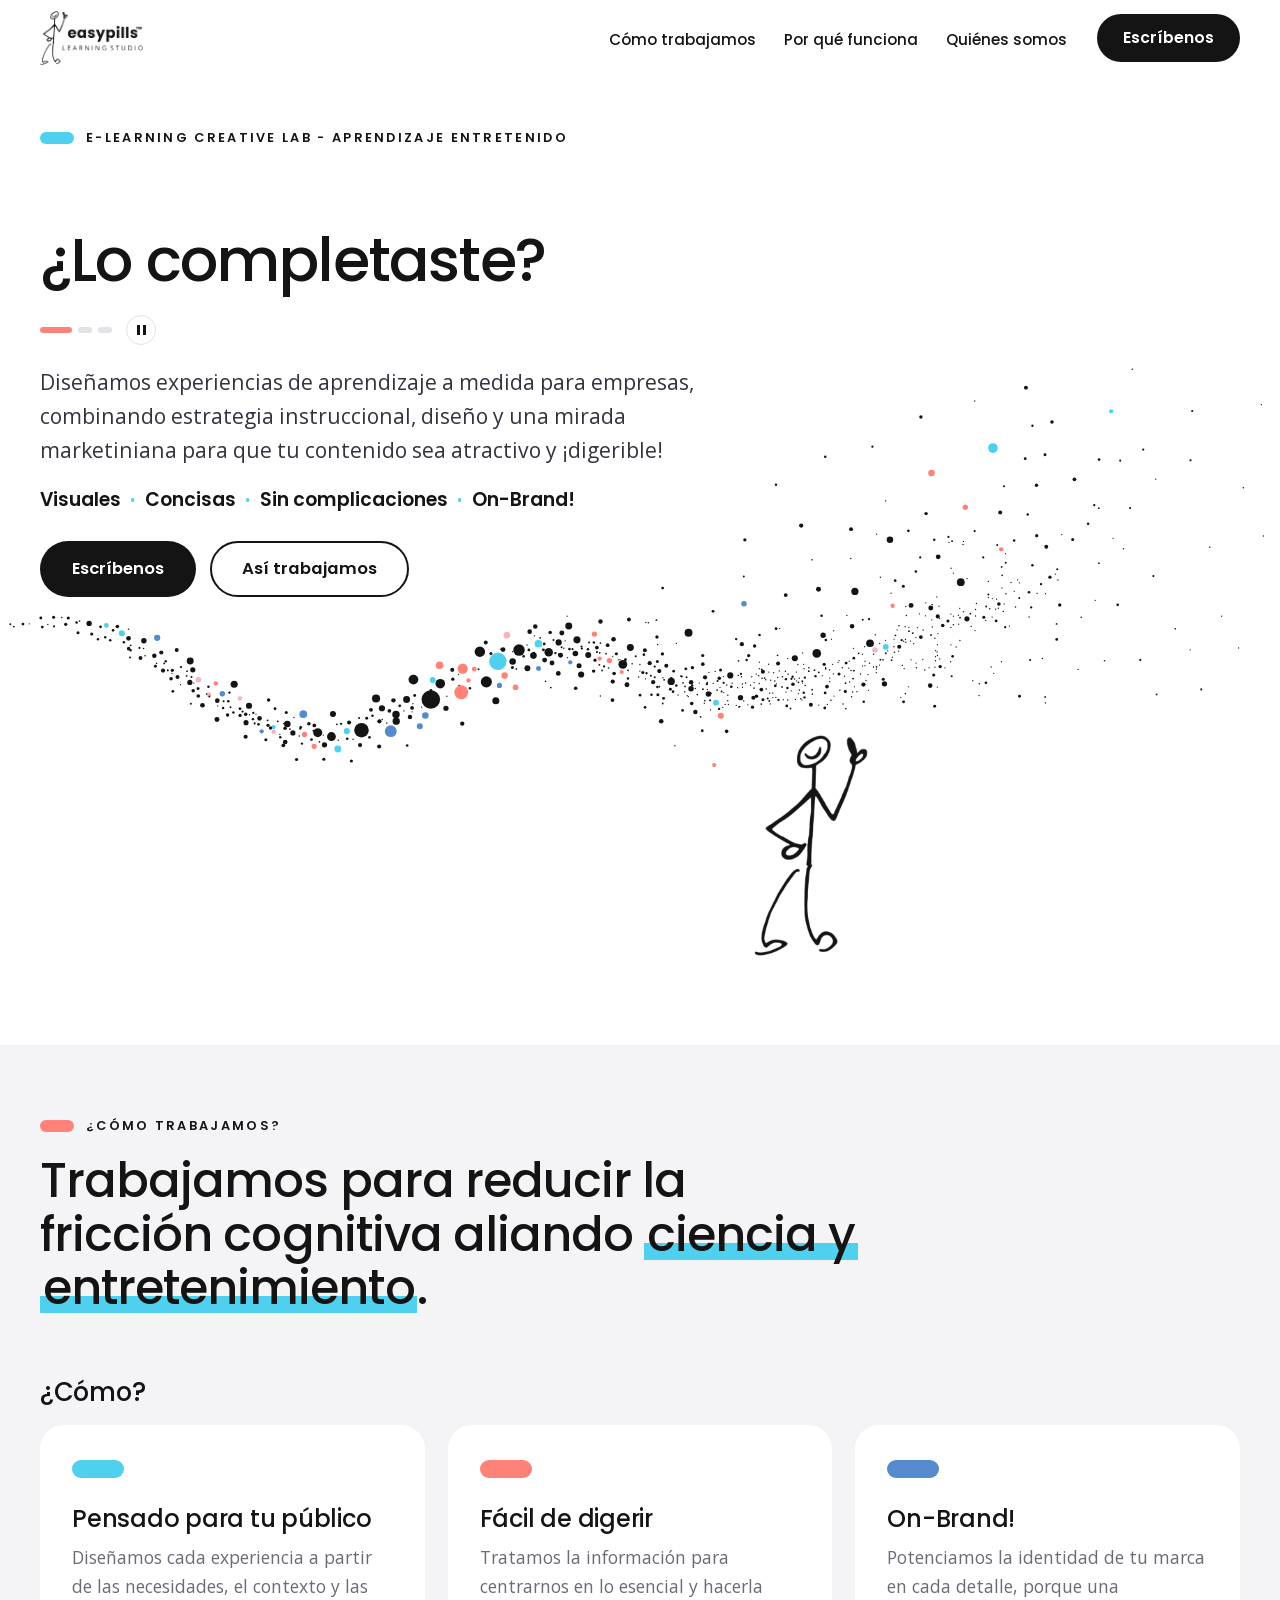
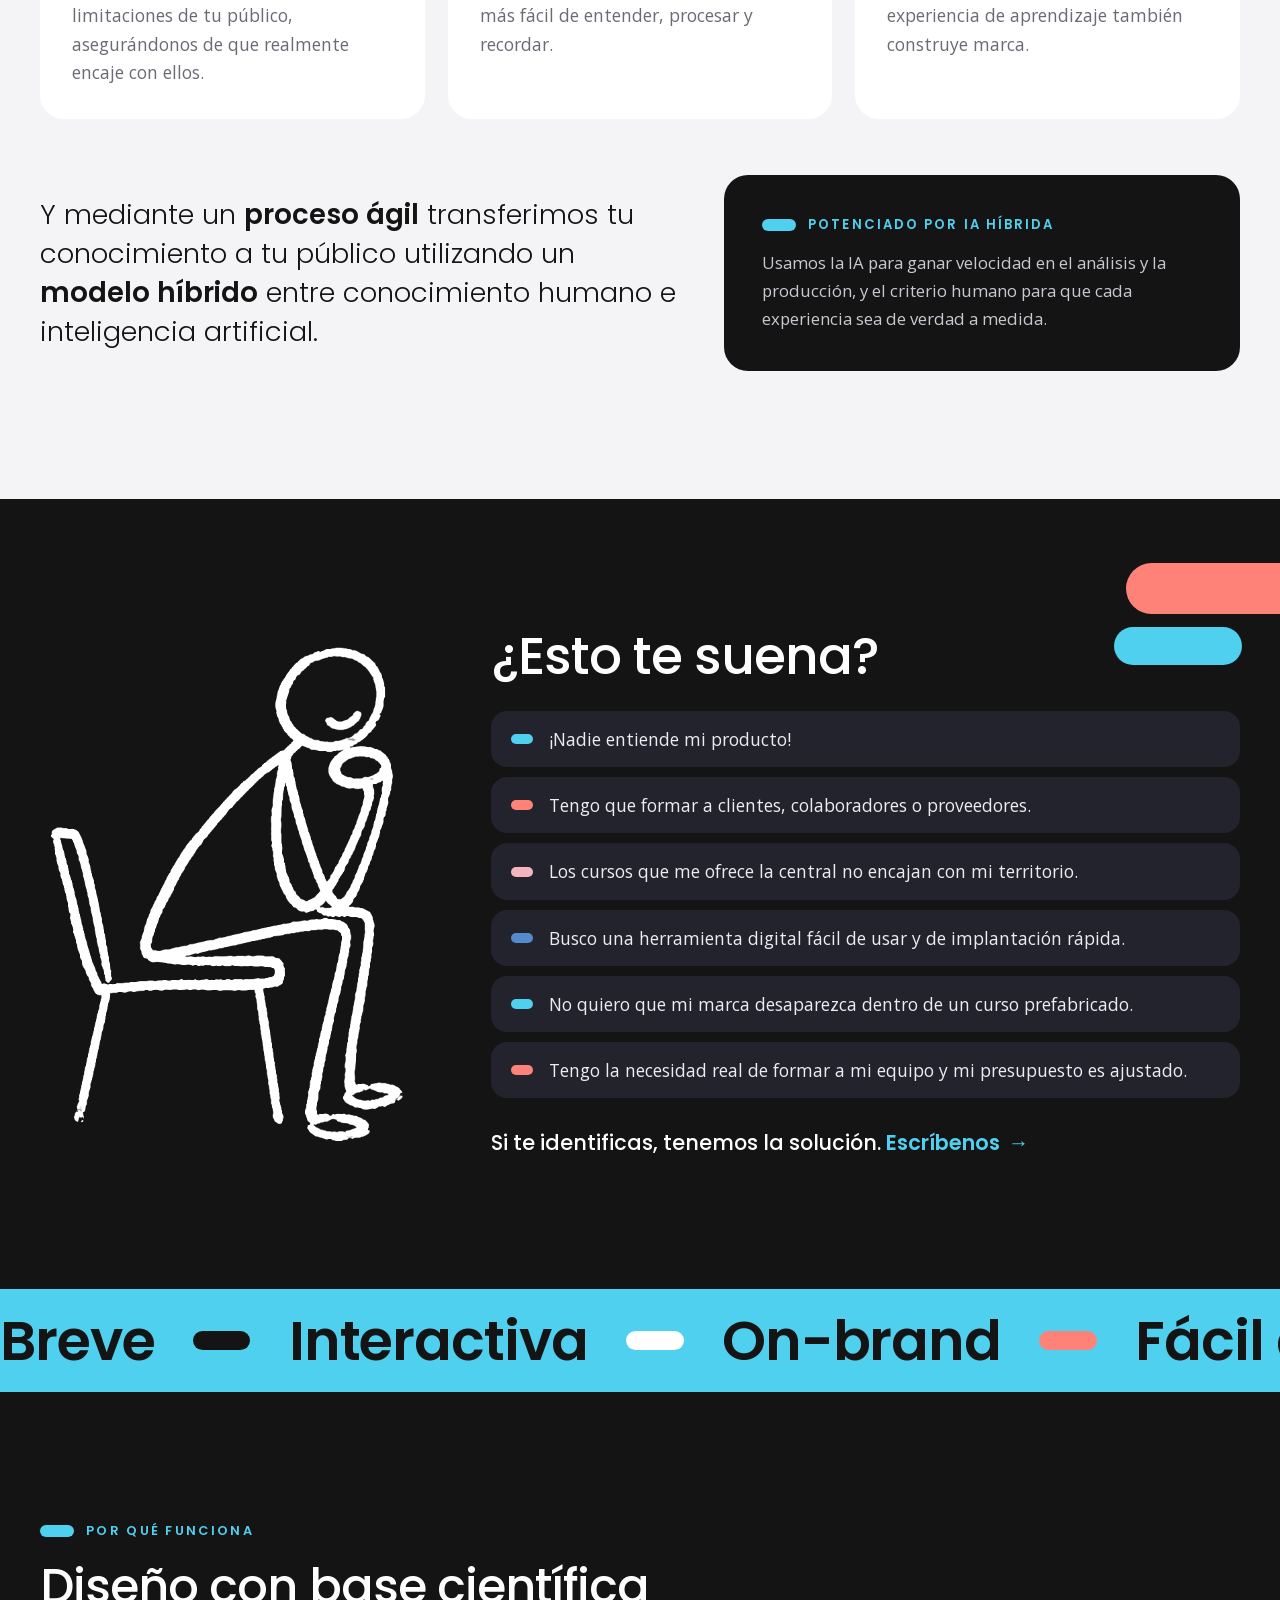
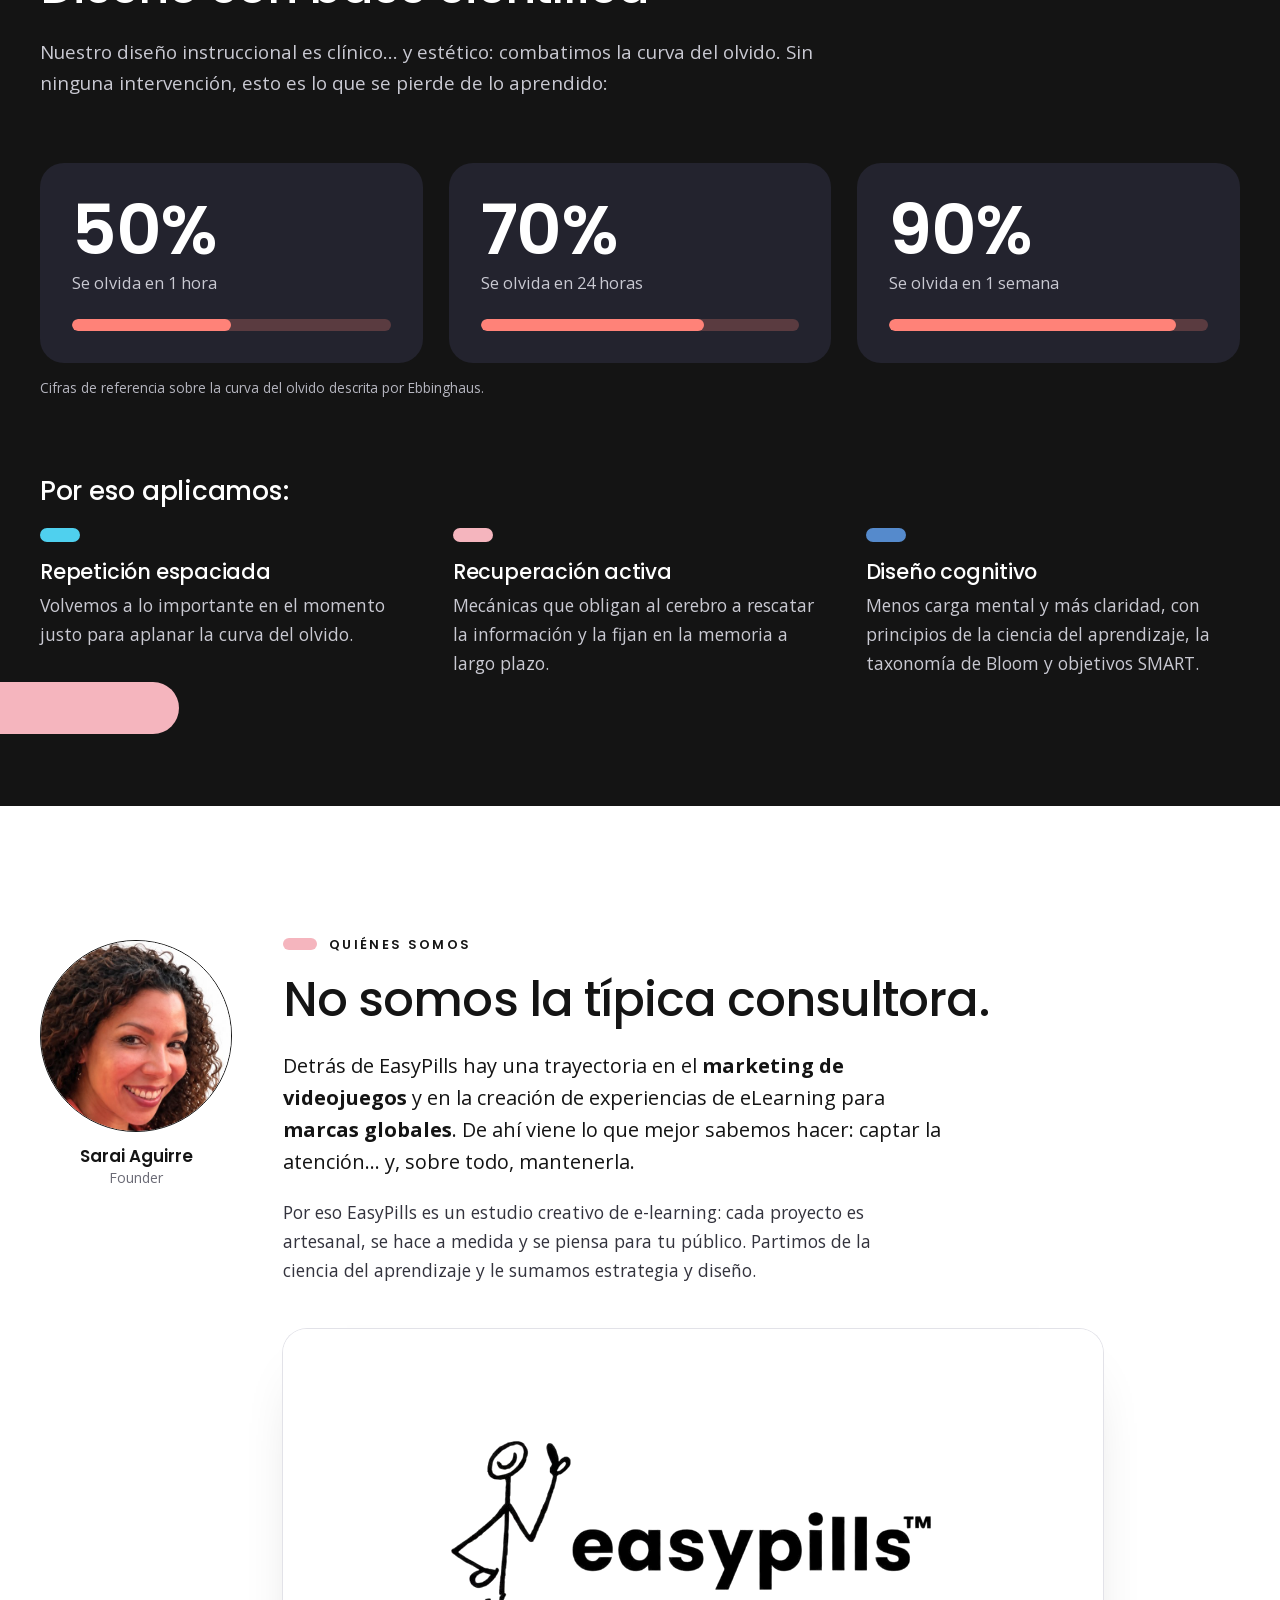
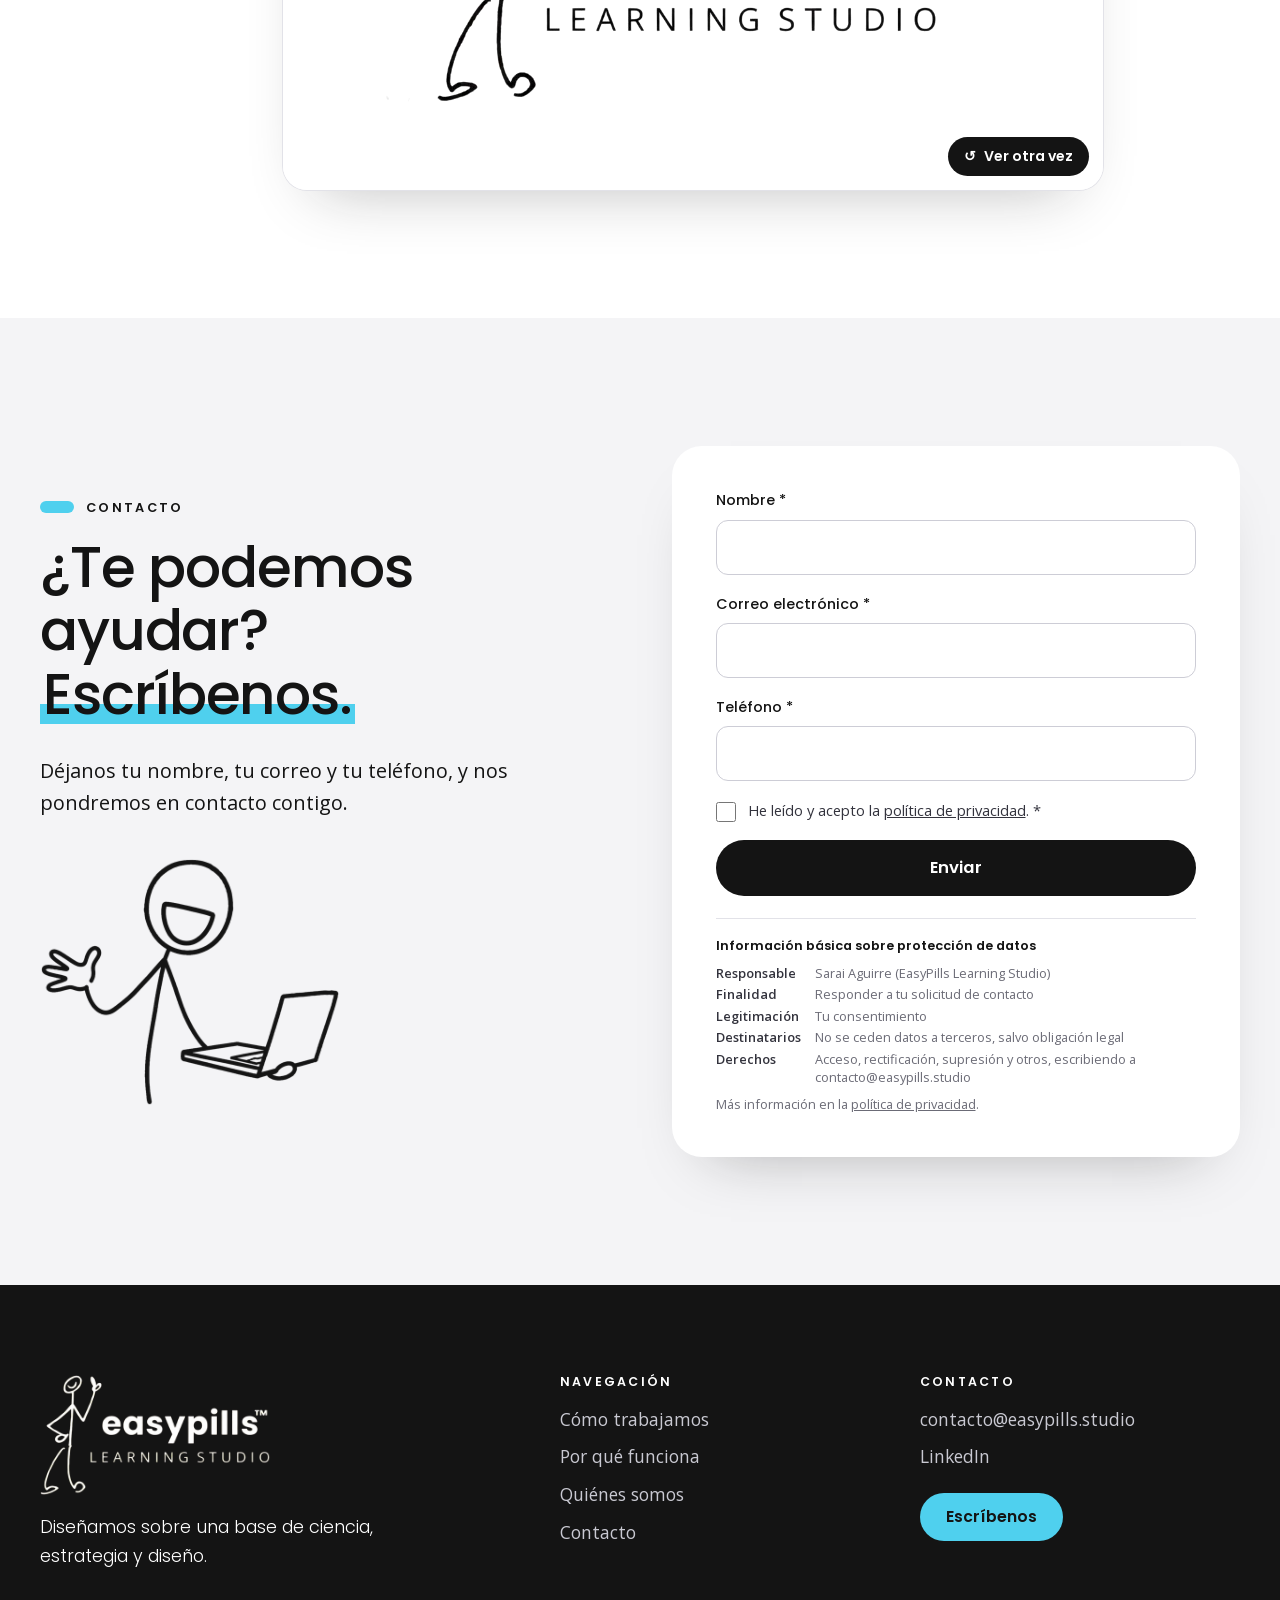
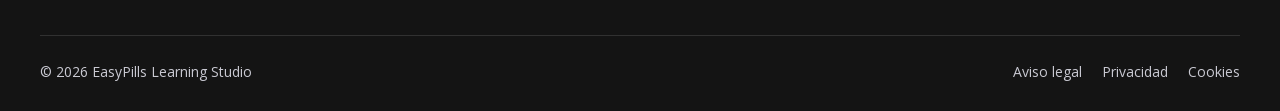
==== commit 12910f63: "Páginas legales, email de contacto y títulos de ¿Cómo? - Aviso legal, política de privacidad y polít" ====
--- a/index.html
+++ b/index.html
@@ -268,11 +268,22 @@
           </div>
           <div class="field field-check">
             <input id="f-privacy" name="privacidad" type="checkbox" required>
-            <label for="f-privacy">He leído y acepto la <a href="#" data-todo="politica-privacidad">política de privacidad</a>. <span aria-hidden="true">*</span></label>
+            <label for="f-privacy">He leído y acepto la <a href="privacidad.html" target="_blank" rel="noopener">política de privacidad</a>. <span aria-hidden="true">*</span></label>
           </div>
           <p class="form-error" role="alert" data-form-error hidden></p>
           <button class="btn btn-dark btn-lg" type="submit">Enviar</button>
           <p class="form-status" role="status" data-form-status hidden></p>
+          <div class="form-legal">
+            <p class="form-legal-title">Información básica sobre protección de datos</p>
+            <dl>
+              <dt>Responsable</dt><dd>Sarai Aguirre (EasyPills Learning Studio)</dd>
+              <dt>Finalidad</dt><dd>Responder a tu solicitud de contacto</dd>
+              <dt>Legitimación</dt><dd>Tu consentimiento</dd>
+              <dt>Destinatarios</dt><dd>No se ceden datos a terceros, salvo obligación legal</dd>
+              <dt>Derechos</dt><dd>Acceso, rectificación, supresión y otros, escribiendo a contacto@easypills.studio</dd>
+            </dl>
+            <p>Más información en la <a href="privacidad.html" target="_blank" rel="noopener">política de privacidad</a>.</p>
+          </div>
         </form>
       </div>
     </section>
@@ -307,10 +318,9 @@
     <div class="container footer-bottom">
       <p>© <span data-year>2026</span> EasyPills Learning Studio</p>
       <ul class="legal" role="list">
-        <!-- TODO: páginas legales obligatorias (LSSI / RGPD) antes de publicar -->
-        <li><a href="#" data-todo="aviso-legal">Aviso legal</a></li>
-        <li><a href="#" data-todo="privacidad">Privacidad</a></li>
-        <li><a href="#" data-todo="cookies">Cookies</a></li>
+        <li><a href="aviso-legal.html">Aviso legal</a></li>
+        <li><a href="privacidad.html">Privacidad</a></li>
+        <li><a href="cookies.html">Cookies</a></li>
       </ul>
     </div>
   </footer>
--- a/css/styles.css
+++ b/css/styles.css
@@ -844,3 +844,41 @@
   .js .reveal { transform: none; }
   .marquee-track { animation: none; }
 }
+
+/* ---------- Protección de datos bajo el formulario ---------- */
+.form-legal { margin-top: 22px; padding-top: 18px; border-top: 1px solid var(--line); font-size: 0.8rem; line-height: 1.45; color: var(--muted); }
+.form-legal p { margin: 0 0 8px; }
+.form-legal p:last-child { margin: 8px 0 0; }
+.form-legal-title { font-family: var(--font-head); font-weight: 600; color: var(--ink); }
+.form-legal dl { display: grid; grid-template-columns: max-content 1fr; gap: 3px 14px; margin: 0; }
+.form-legal dt { font-weight: 600; color: var(--text); }
+.form-legal dd { margin: 0; }
+
+/* ---------- Páginas legales ---------- */
+.legal-header { border-bottom: 1px solid var(--line); background: var(--white); }
+.legal-main { padding-block: clamp(44px, 7vw, 96px); }
+.legal-doc { max-width: 760px; }
+.legal-doc h1 { margin-bottom: 0.25em; font-size: clamp(2.2rem, 3vw + 1rem, 3.4rem); }
+.legal-doc h2 { margin: 2.2em 0 0.6em; font-size: clamp(1.2rem, 0.6vw + 1rem, 1.4rem); }
+.legal-doc ul { padding-left: 1.2em; }
+.legal-doc li { margin-bottom: 0.5em; }
+.legal-doc a { color: var(--ink); text-decoration-color: var(--cyan); text-decoration-thickness: 2px; text-underline-offset: 3px; }
+.legal-meta { color: var(--muted); font-size: 0.92rem; }
+.legal-data {
+  display: grid;
+  grid-template-columns: max-content 1fr;
+  gap: 8px 24px;
+  margin: 0 0 1em;
+  padding: 20px 24px;
+  border-radius: 16px;
+  background: var(--soft);
+}
+.legal-data dt { font-family: var(--font-head); font-weight: 600; color: var(--ink); }
+.legal-data dd { margin: 0; }
+.legal-footer { padding-top: 0; }
+.legal-footer .footer-bottom { margin-top: 0; border-top: 0; }
+.legal a[aria-current="page"] { color: #fff; }
+@media (max-width: 520px) {
+  .legal-data, .form-legal dl { grid-template-columns: 1fr; gap: 2px; }
+  .legal-data dd { margin-bottom: 10px; }
+}
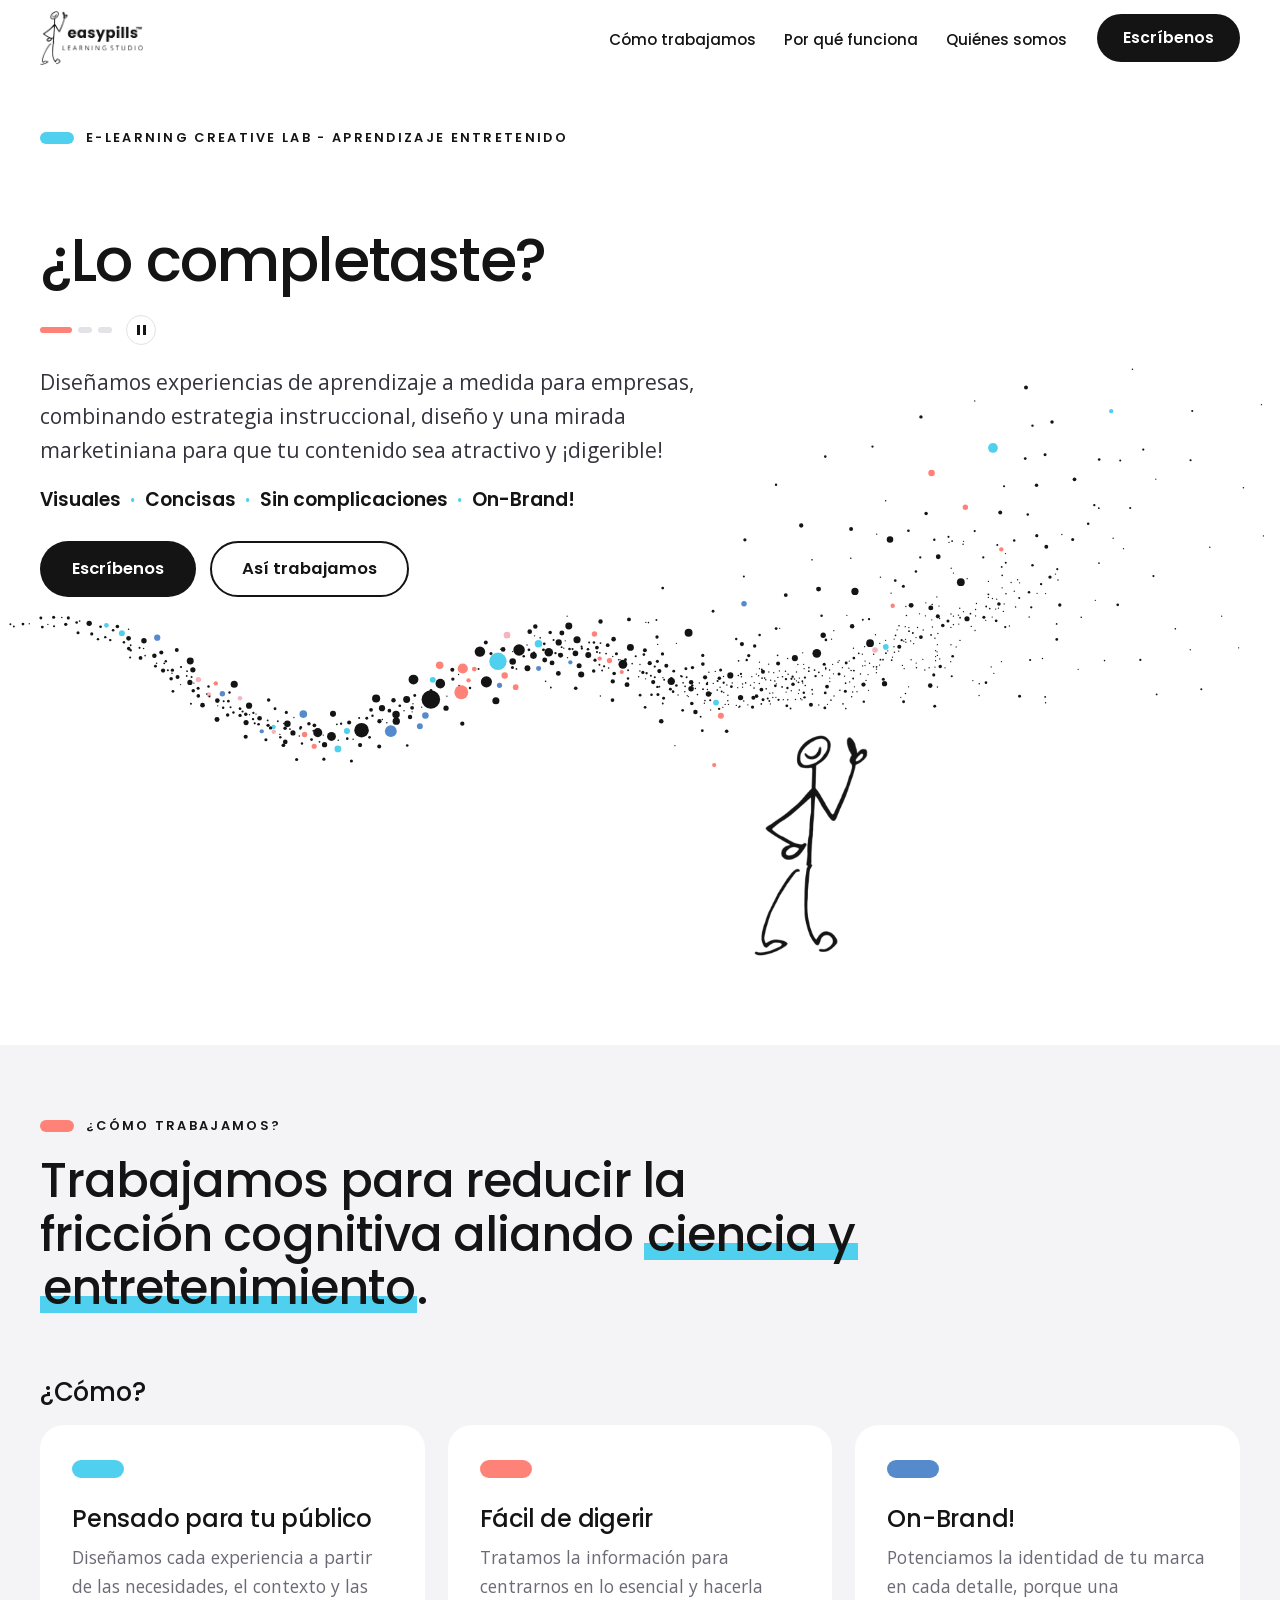
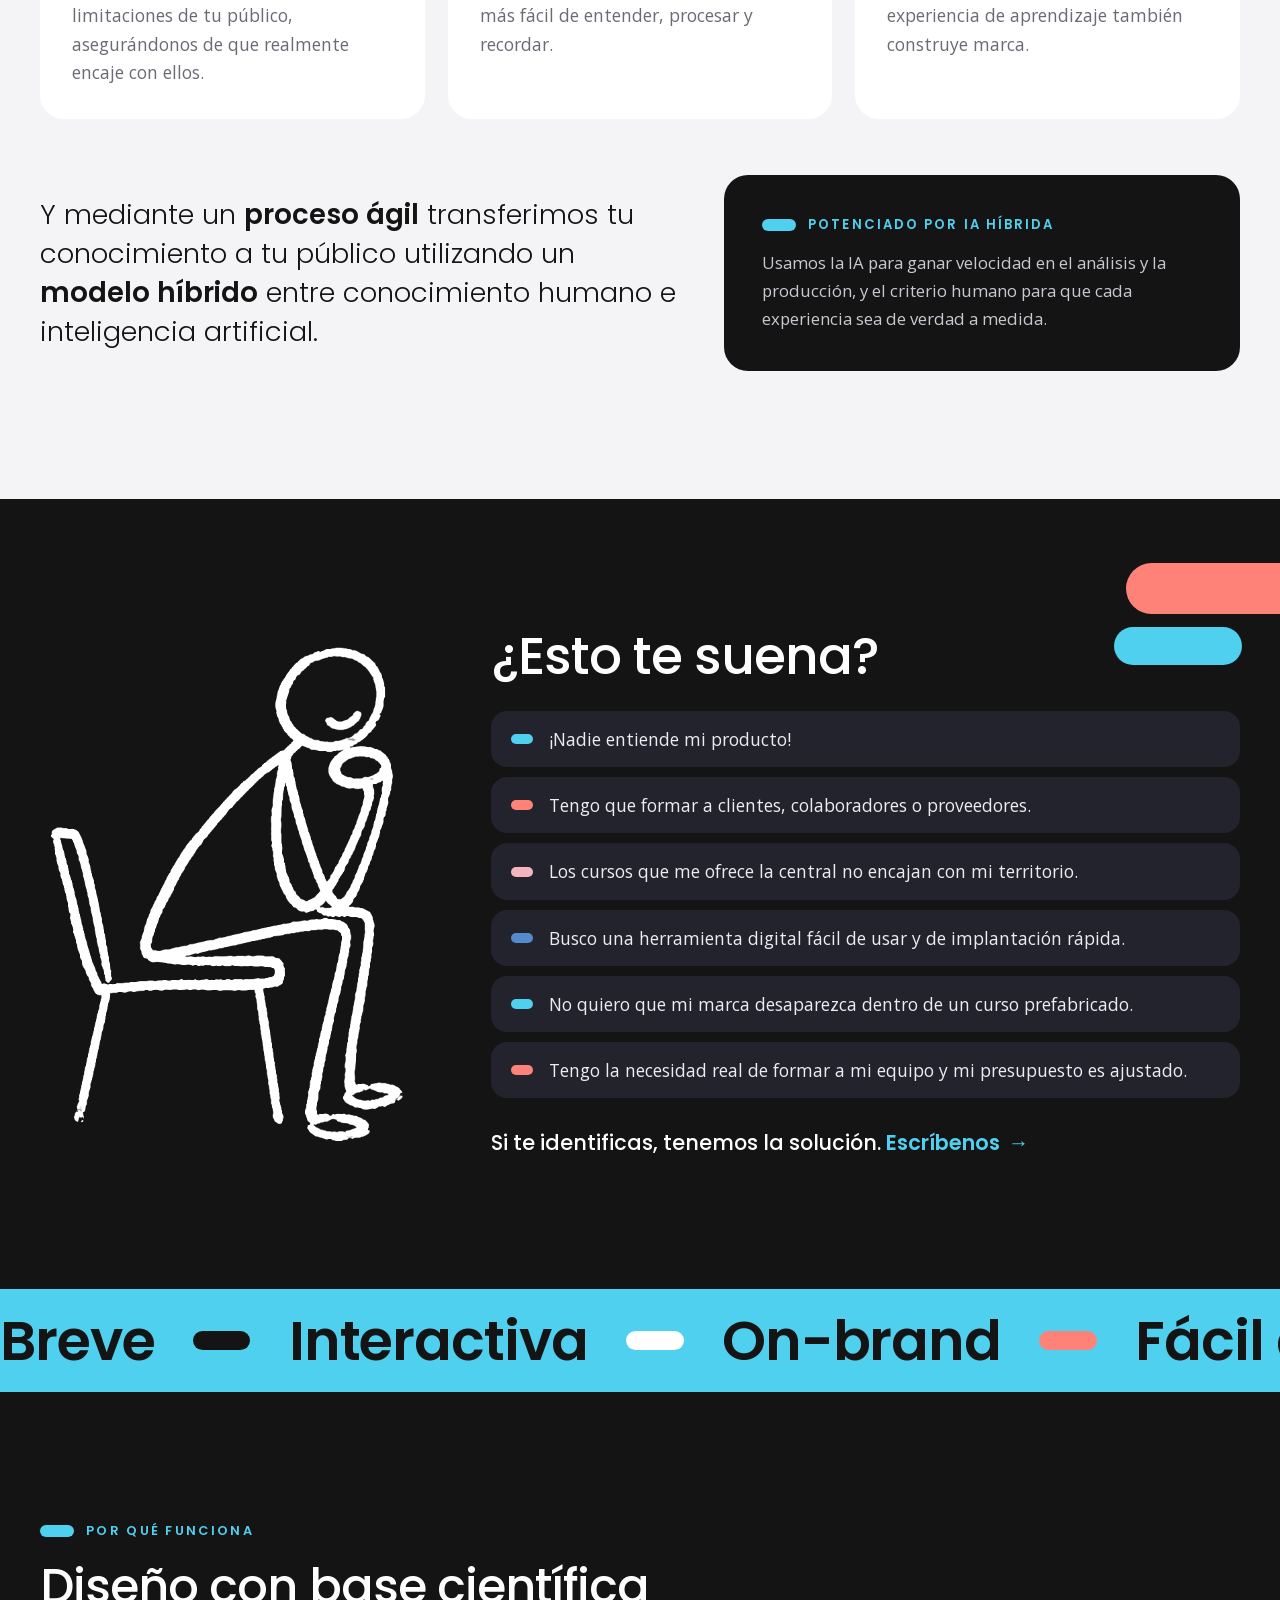
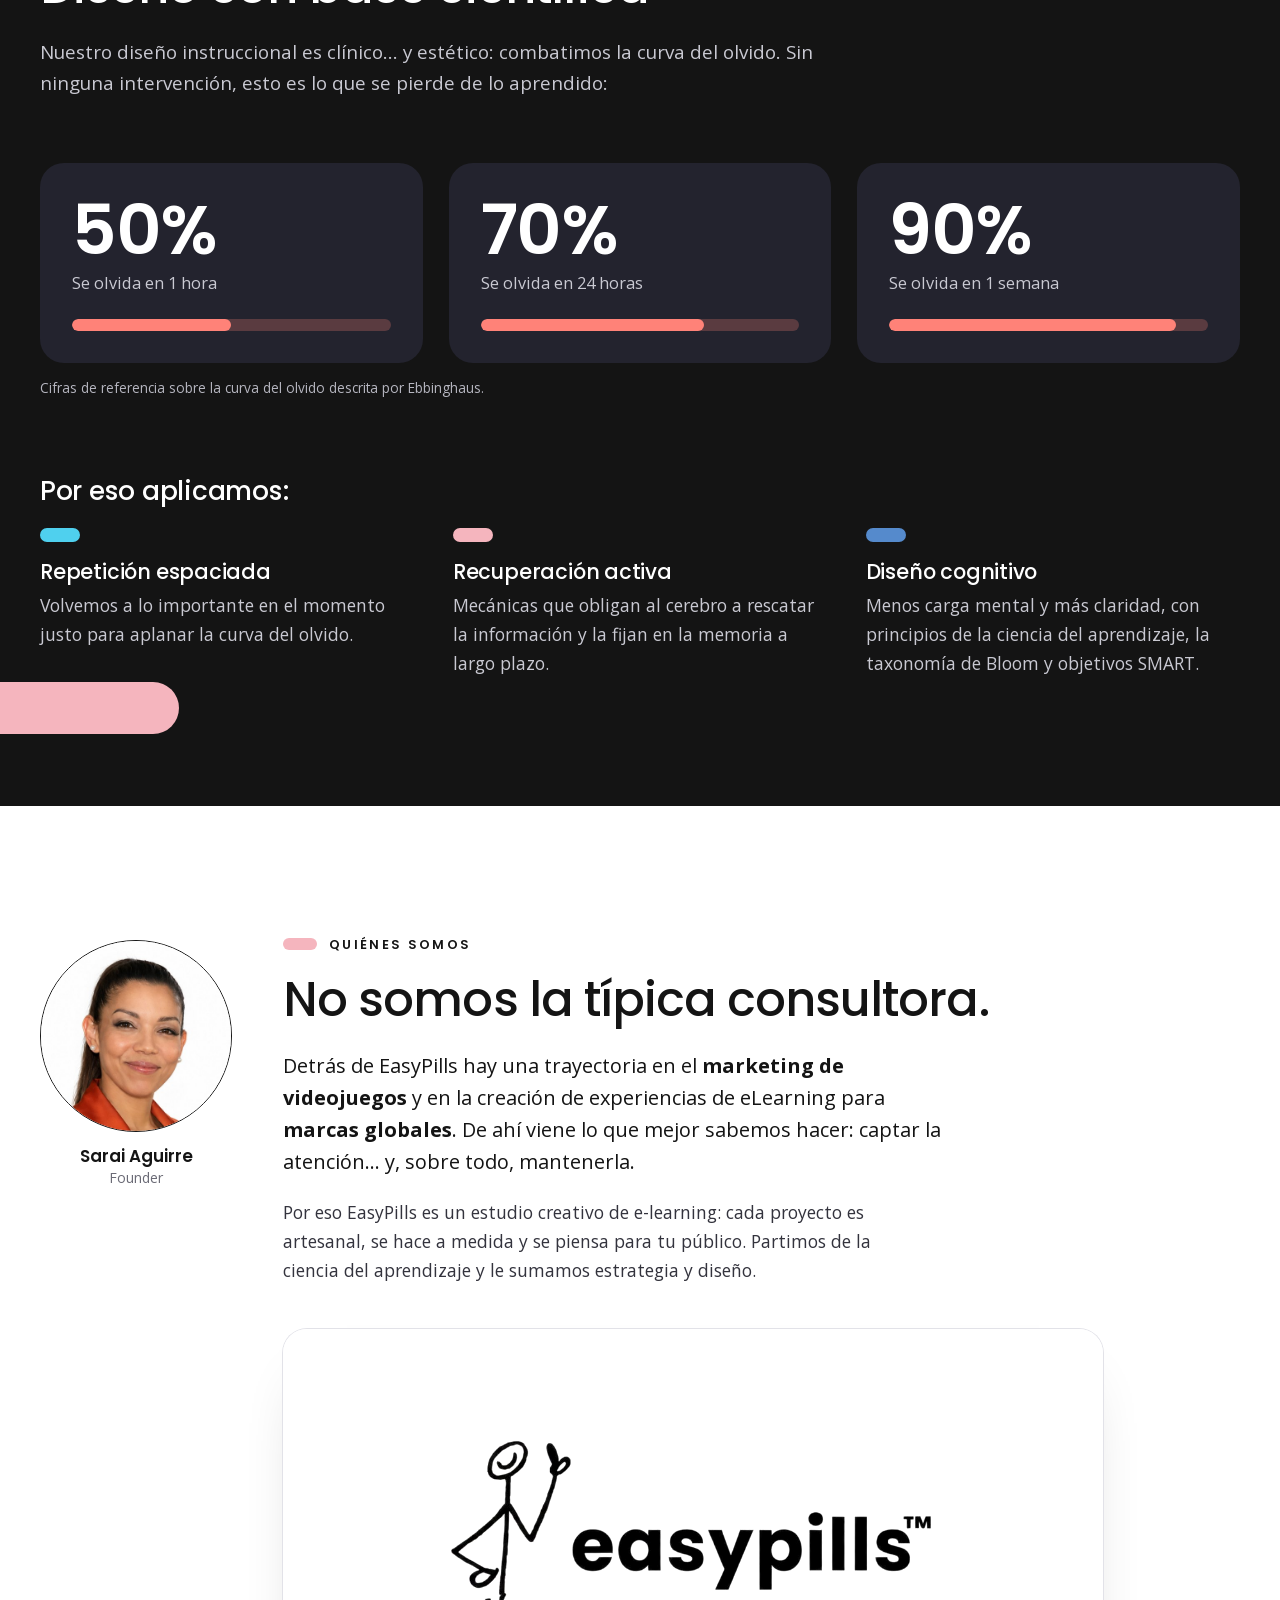
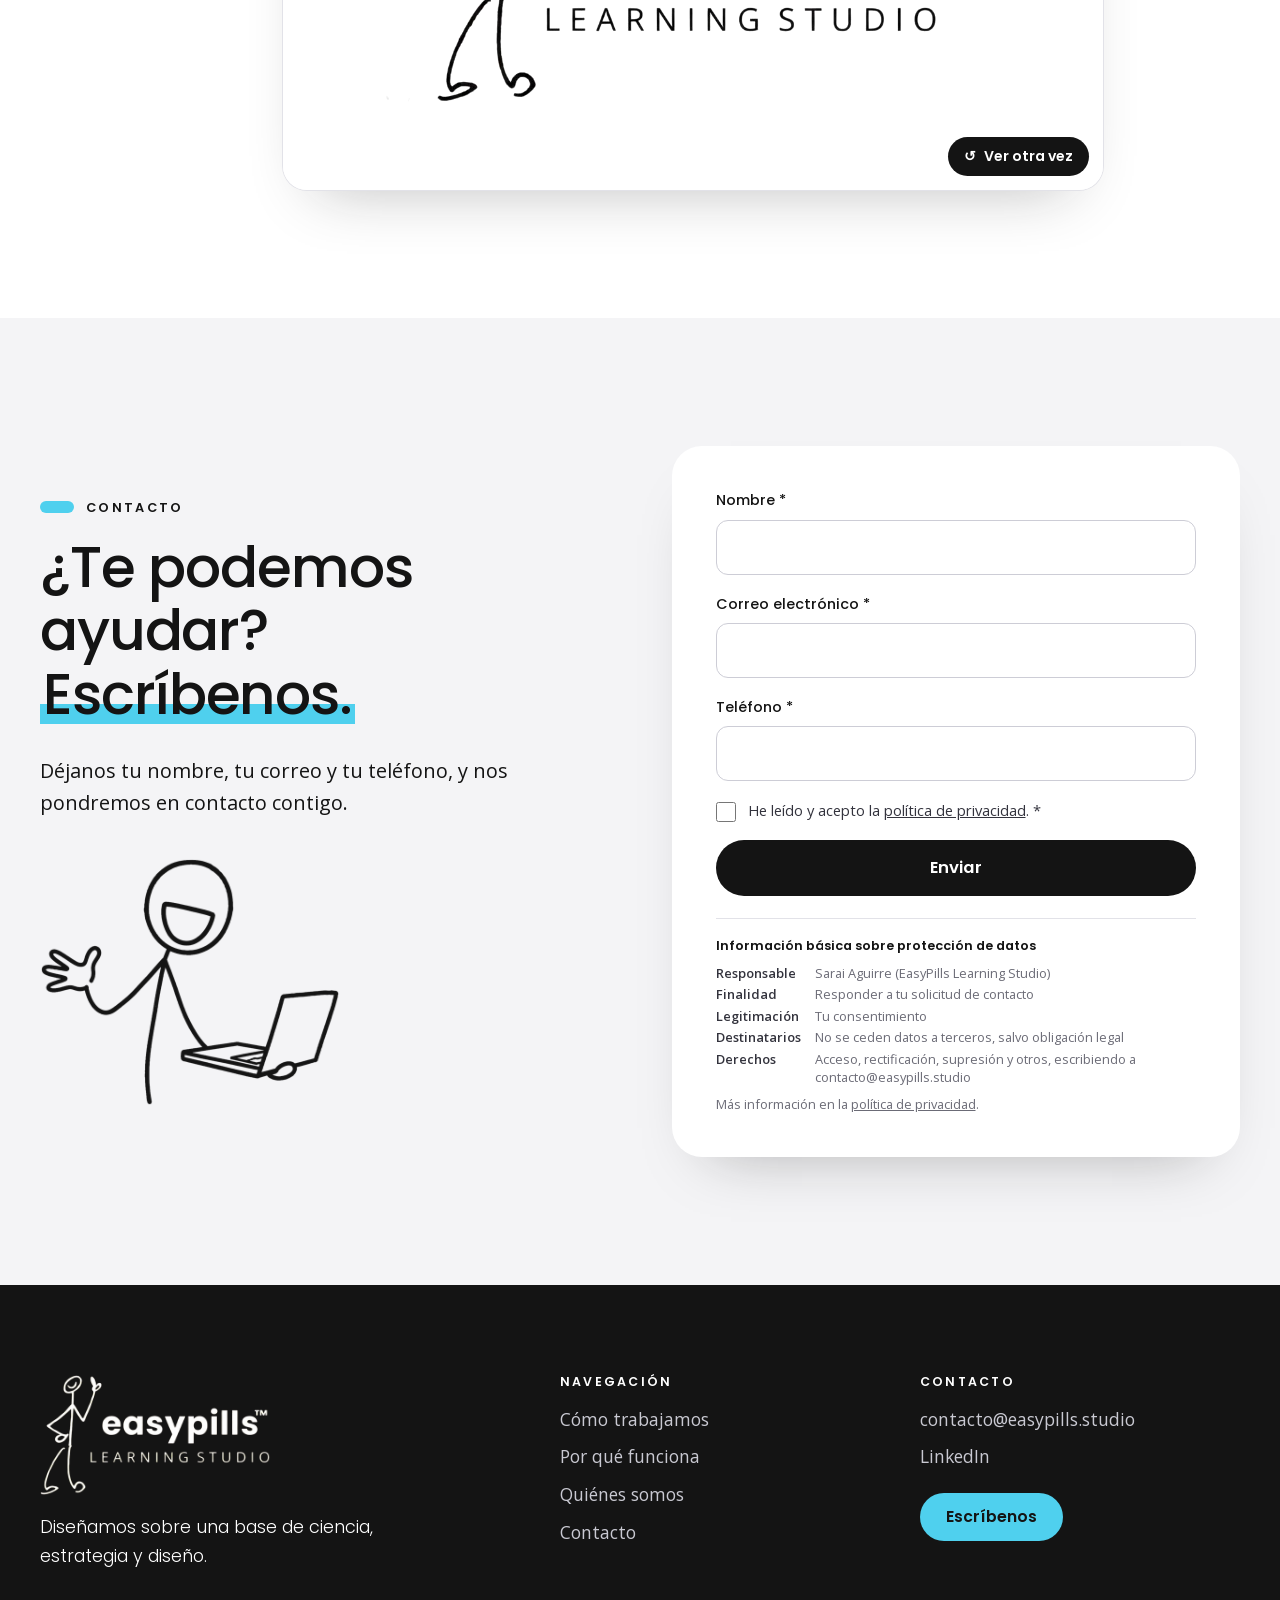
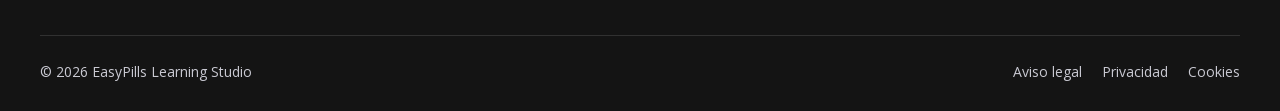
==== commit 640d1f94: "Foto de Sarai: retrato profesional Co-Authored-By: Claude Opus 5.5 (1M context) <noreply@anthropic.c" ====
--- a/index.html
+++ b/index.html
@@ -215,7 +215,7 @@
       <div class="container about-grid">
         <figure class="founder reveal">
           <div class="founder-photo">
-            <img src="assets/img/founder-sarai.jpg" alt="Sarai Aguirre sonríe, con el pelo rizado y blazer coral." width="460" height="460">
+            <img src="assets/img/founder-sarai-profesional.jpg" alt="Sarai Aguirre sonríe con un vestido naranja satinado." width="460" height="460">
           </div>
           <figcaption class="founder-caption"><strong>Sarai Aguirre</strong><span>Founder</span></figcaption>
         </figure>
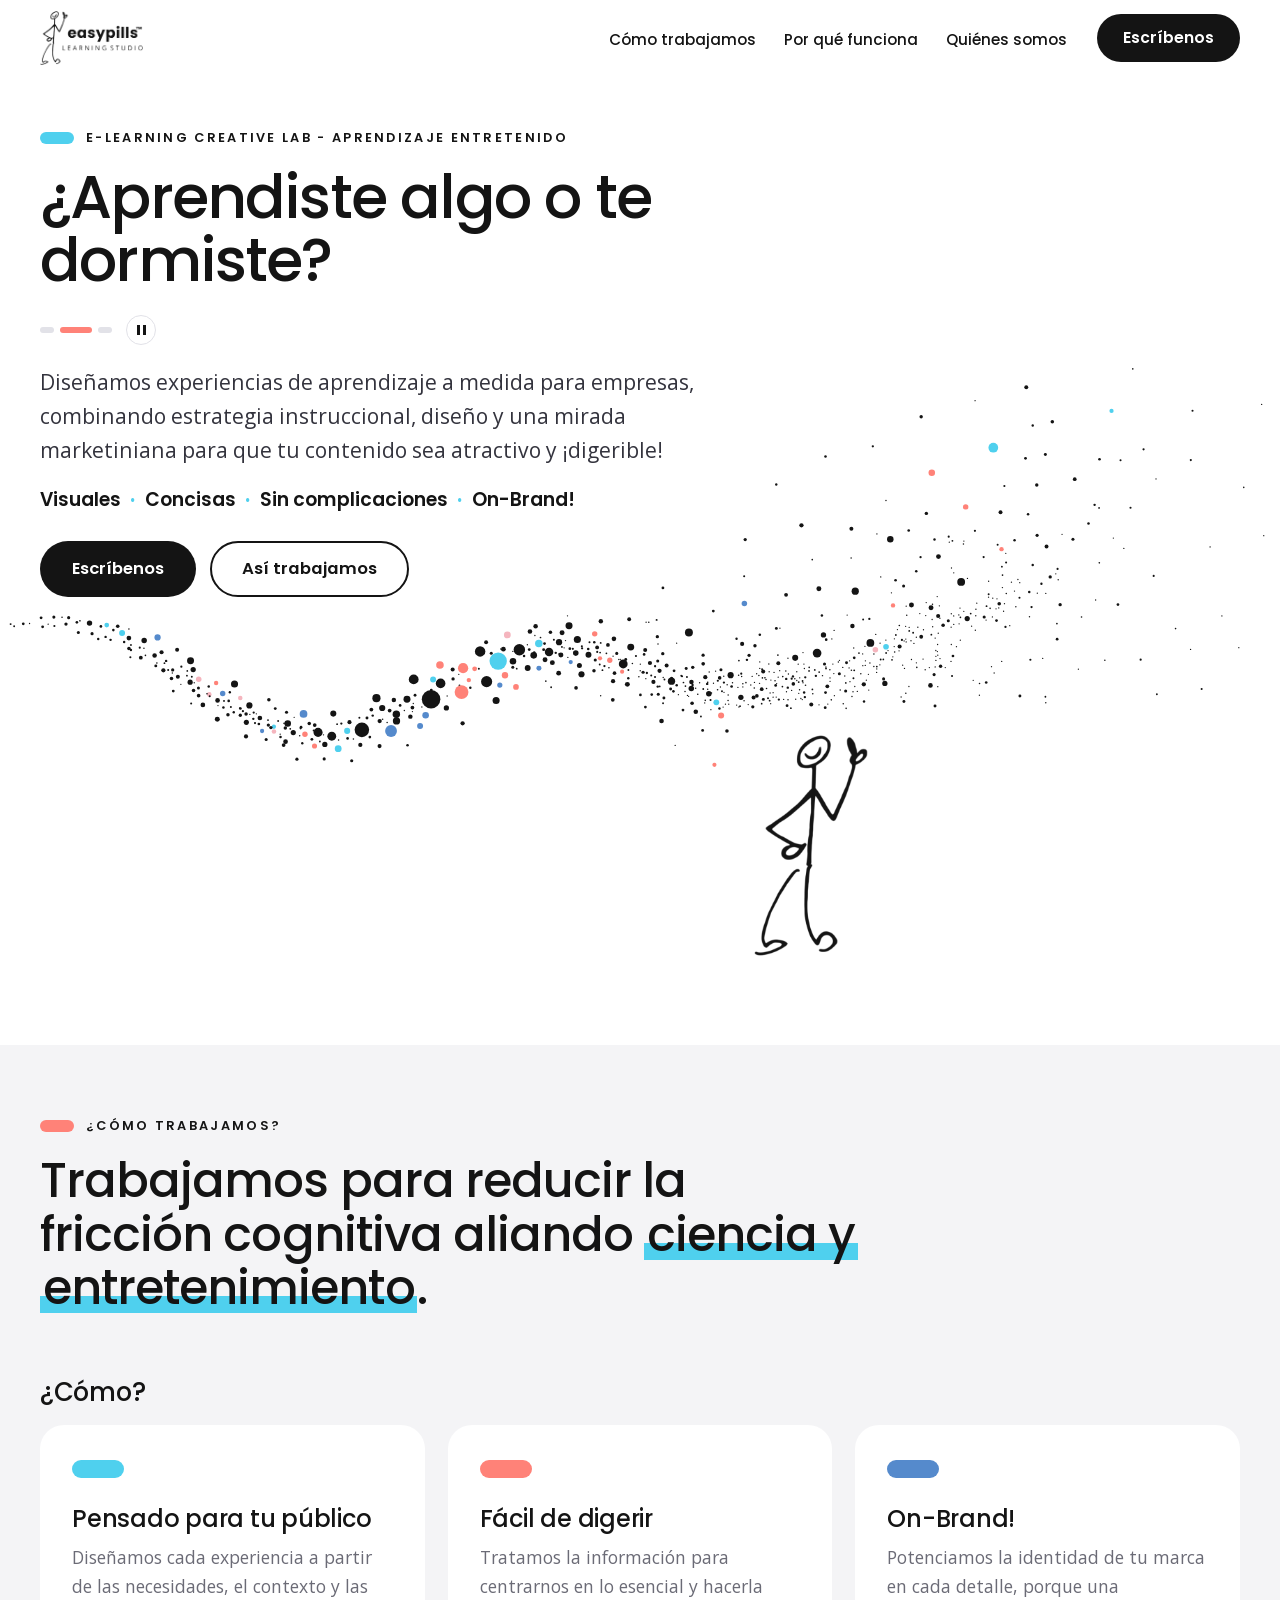
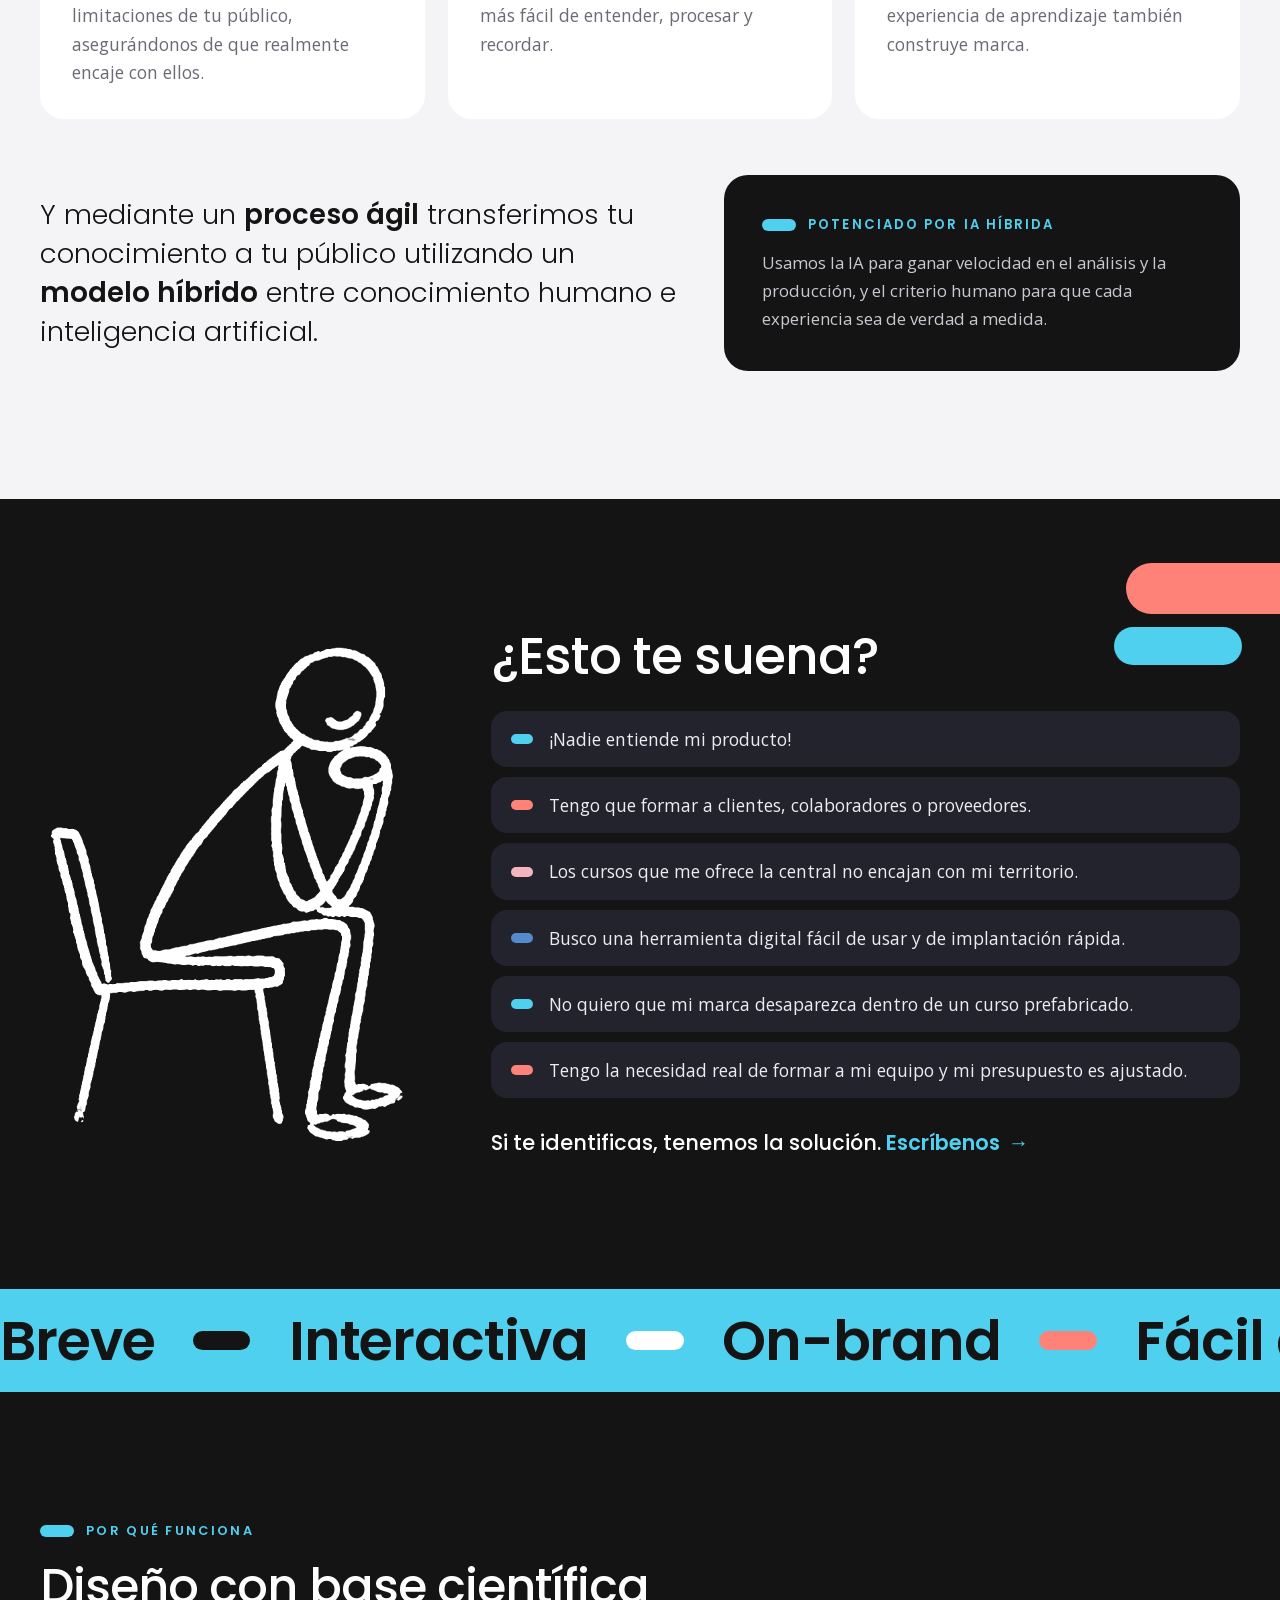
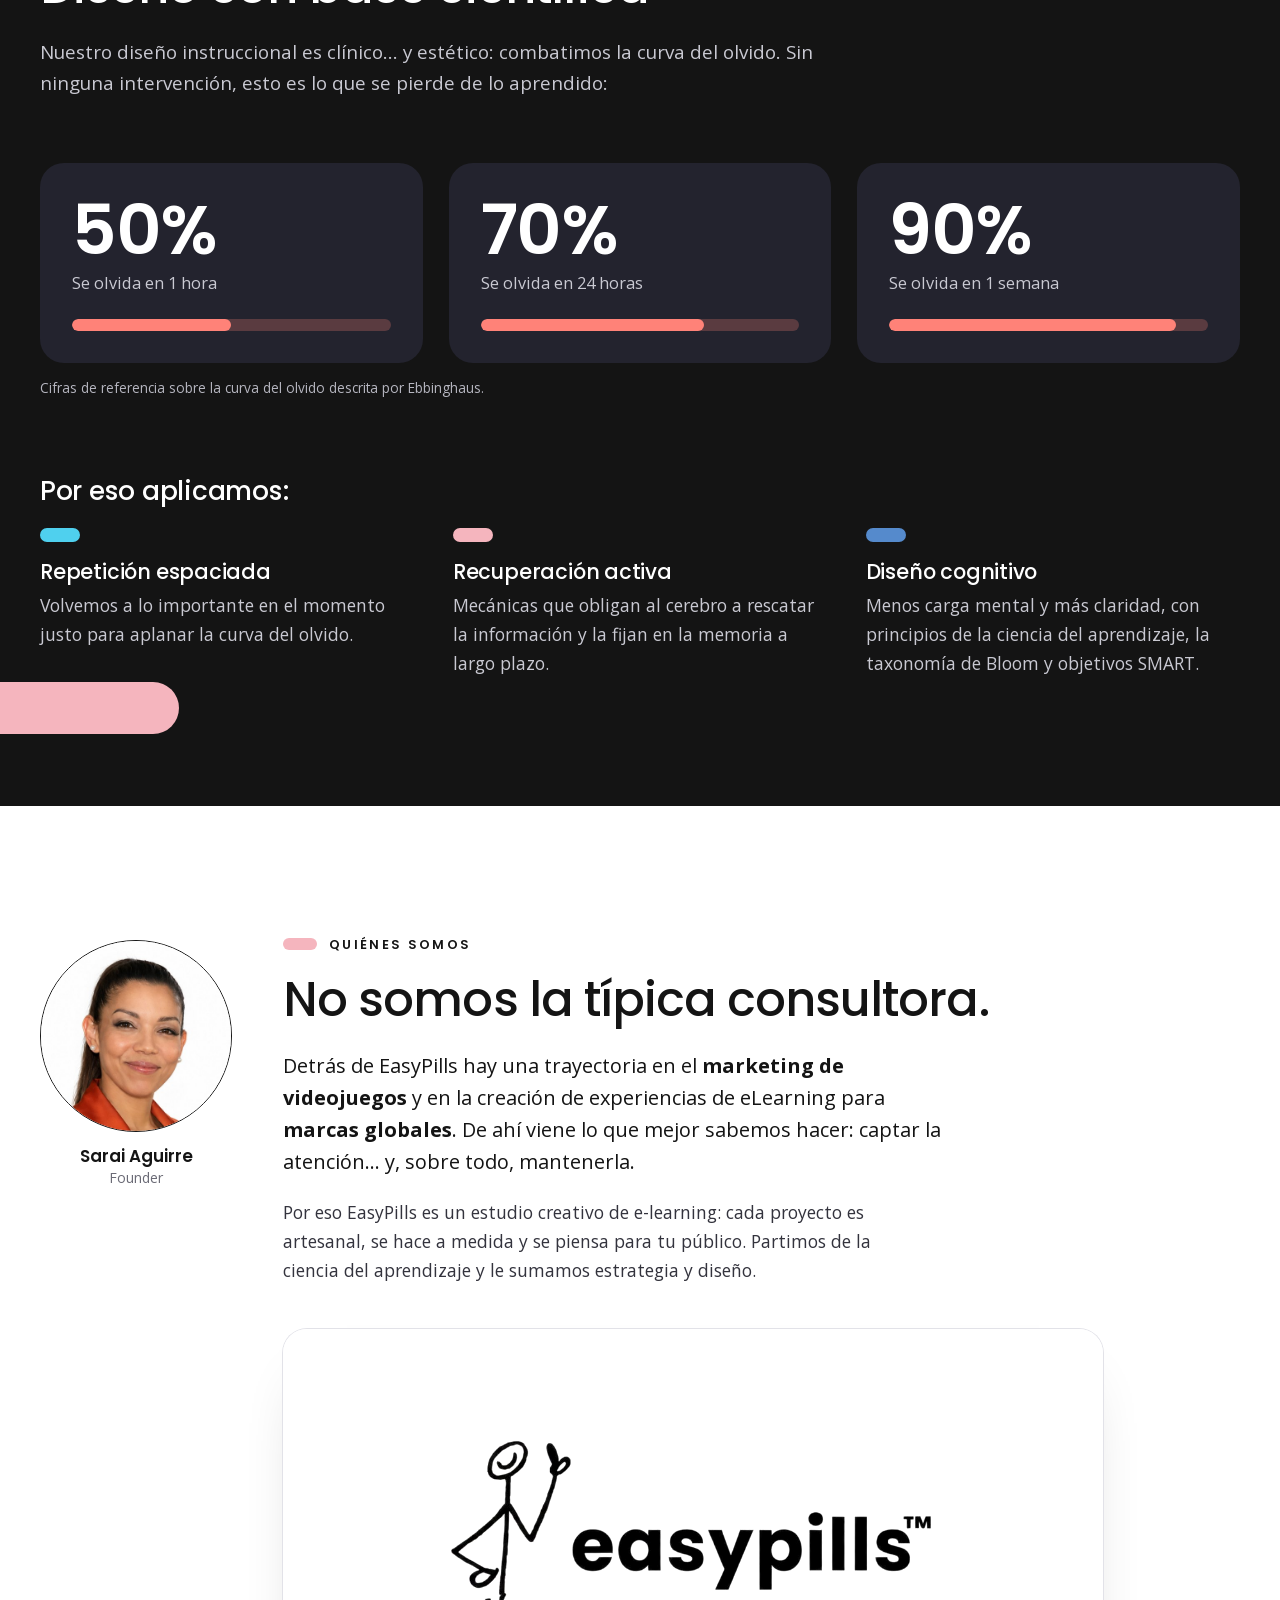
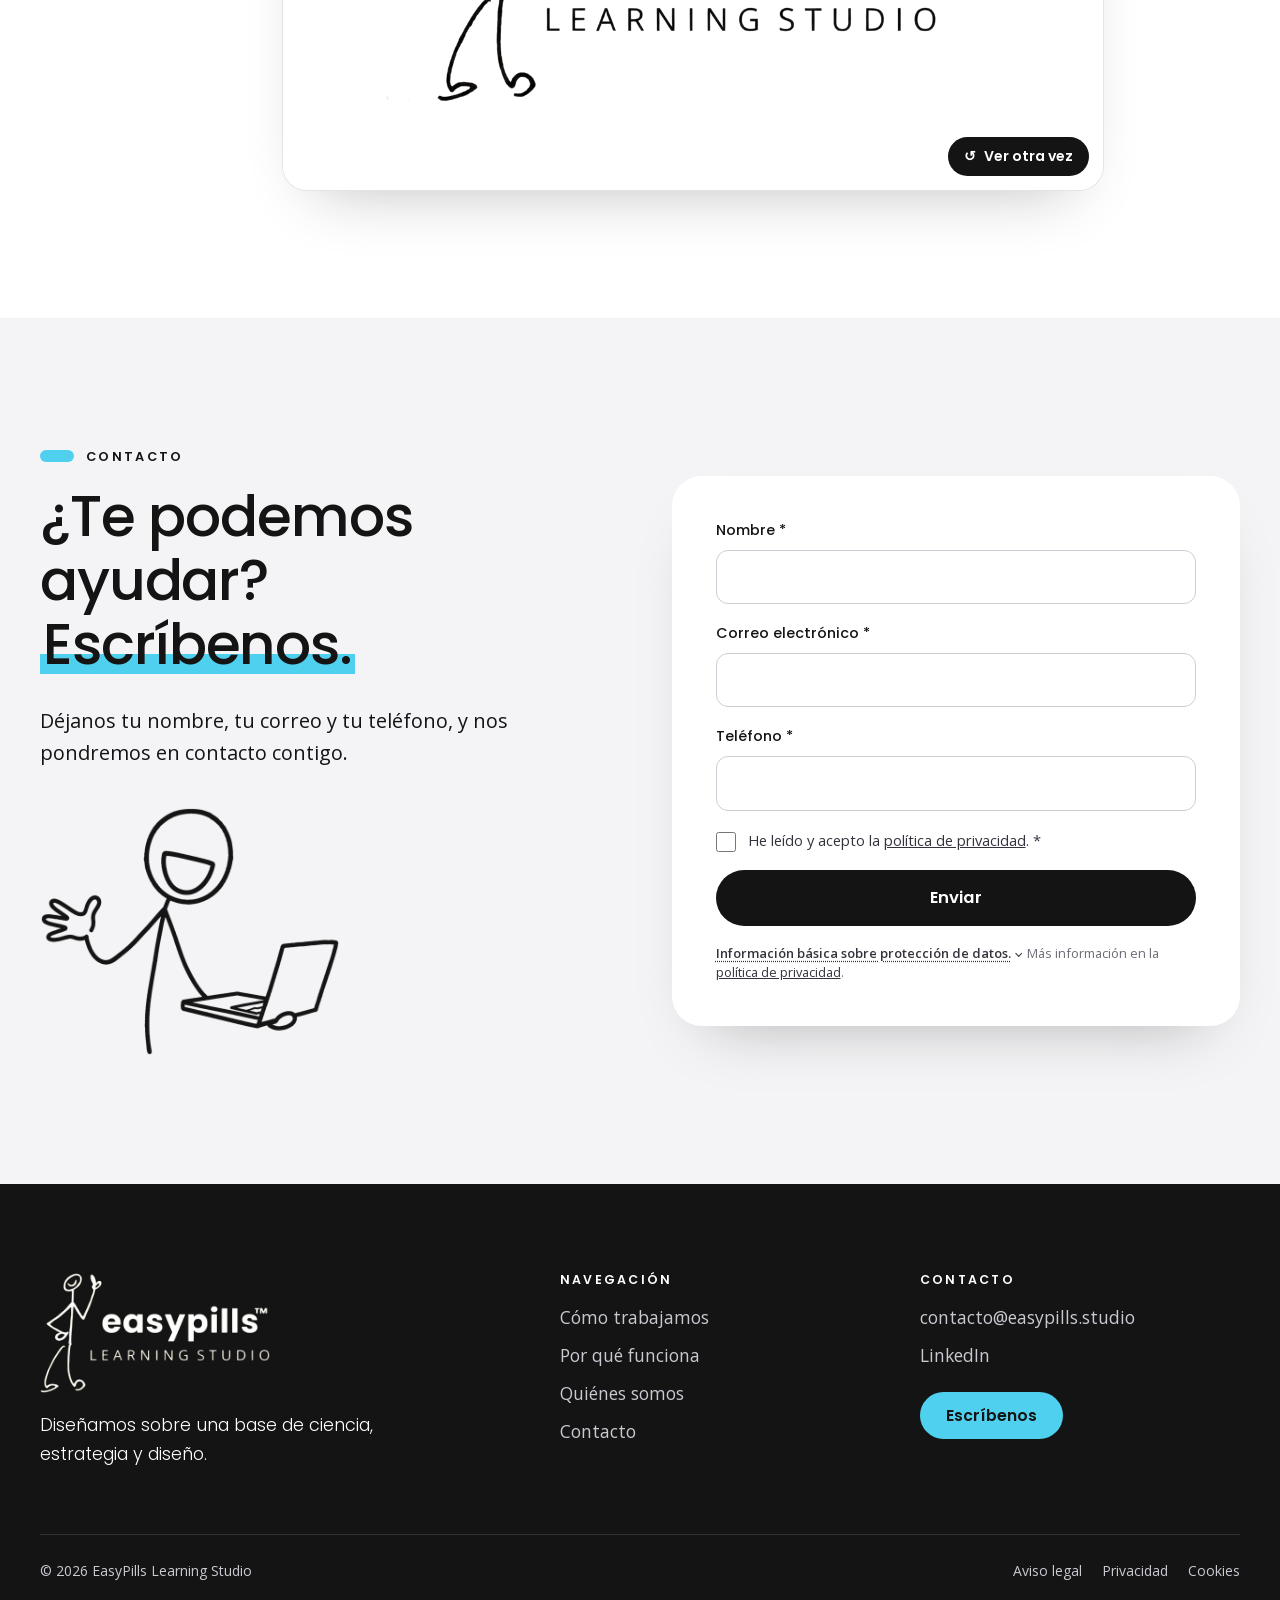
==== commit 4d3e4e18: "Protección de datos del formulario: una línea que se despliega Co-Authored-By: Claude Opus 5.5 (1M c" ====
--- a/index.html
+++ b/index.html
@@ -274,15 +274,17 @@
           <button class="btn btn-dark btn-lg" type="submit">Enviar</button>
           <p class="form-status" role="status" data-form-status hidden></p>
           <div class="form-legal">
-            <p class="form-legal-title">Información básica sobre protección de datos</p>
-            <dl>
+            <p class="form-legal-line">
+              <button class="form-legal-toggle" type="button" aria-expanded="false" aria-controls="form-legal-info" data-legal-toggle>Información básica sobre protección de datos.</button>
+              Más información en la <a href="privacidad.html" target="_blank" rel="noopener">política de privacidad</a>.
+            </p>
+            <dl class="form-legal-info" id="form-legal-info" data-legal-info>
               <dt>Responsable</dt><dd>Sarai Aguirre (EasyPills Learning Studio)</dd>
               <dt>Finalidad</dt><dd>Responder a tu solicitud de contacto</dd>
               <dt>Legitimación</dt><dd>Tu consentimiento</dd>
               <dt>Destinatarios</dt><dd>No se ceden datos a terceros, salvo obligación legal</dd>
-              <dt>Derechos</dt><dd>Acceso, rectificación, supresión y otros, escribiendo a contacto@easypills.studio</dd>
+              <dt>Derechos</dt><dd>Acceso, rectificación, supresión y otros, en contacto@easypills.studio</dd>
             </dl>
-            <p>Más información en la <a href="privacidad.html" target="_blank" rel="noopener">política de privacidad</a>.</p>
           </div>
         </form>
       </div>
--- a/css/styles.css
+++ b/css/styles.css
@@ -845,14 +845,46 @@
   .marquee-track { animation: none; }
 }
 
-/* ---------- Protección de datos bajo el formulario ---------- */
-.form-legal { margin-top: 22px; padding-top: 18px; border-top: 1px solid var(--line); font-size: 0.8rem; line-height: 1.45; color: var(--muted); }
-.form-legal p { margin: 0 0 8px; }
-.form-legal p:last-child { margin: 8px 0 0; }
-.form-legal-title { font-family: var(--font-head); font-weight: 600; color: var(--ink); }
-.form-legal dl { display: grid; grid-template-columns: max-content 1fr; gap: 3px 14px; margin: 0; }
-.form-legal dt { font-weight: 600; color: var(--text); }
-.form-legal dd { margin: 0; }
+/* ---------- Protección de datos bajo el formulario: una línea que se despliega ---------- */
+.form-legal { margin-top: 18px; font-size: 0.8rem; line-height: 1.5; color: var(--muted); }
+.form-legal-line { margin: 0; }
+.form-legal-line a { color: var(--text); }
+.form-legal-toggle {
+  display: inline;
+  padding: 0;
+  border: 0;
+  background: none;
+  font: inherit;
+  font-weight: 600;
+  color: var(--text);
+  text-decoration: underline dotted;
+  text-underline-offset: 3px;
+  cursor: pointer;
+}
+.form-legal-toggle::after {
+  content: "";
+  display: inline-block;
+  width: 0.42em;
+  height: 0.42em;
+  margin: 0 0.15em 0.15em 0.45em;
+  border-right: 1.5px solid currentColor;
+  border-bottom: 1.5px solid currentColor;
+  transform: rotate(45deg);
+  transition: transform 0.2s ease;
+}
+.form-legal-toggle[aria-expanded="true"]::after { transform: translateY(0.2em) rotate(-135deg); }
+.form-legal-info {
+  display: grid;
+  grid-template-columns: max-content 1fr;
+  gap: 3px 14px;
+  margin: 10px 0 0;
+  padding: 12px 14px;
+  border-radius: 12px;
+  background: var(--soft);
+}
+.js .form-legal-info:not(.is-open) { display: none; }
+.form-legal-info dt { font-weight: 600; color: var(--text); }
+.form-legal-info dd { margin: 0; }
 
 /* ---------- Páginas legales ---------- */
 .legal-header { border-bottom: 1px solid var(--line); background: var(--white); }
@@ -879,6 +911,6 @@
 .legal-footer .footer-bottom { margin-top: 0; border-top: 0; }
 .legal a[aria-current="page"] { color: #fff; }
 @media (max-width: 520px) {
-  .legal-data, .form-legal dl { grid-template-columns: 1fr; gap: 2px; }
+  .legal-data, .form-legal-info { grid-template-columns: 1fr; gap: 2px; }
   .legal-data dd { margin-bottom: 10px; }
 }
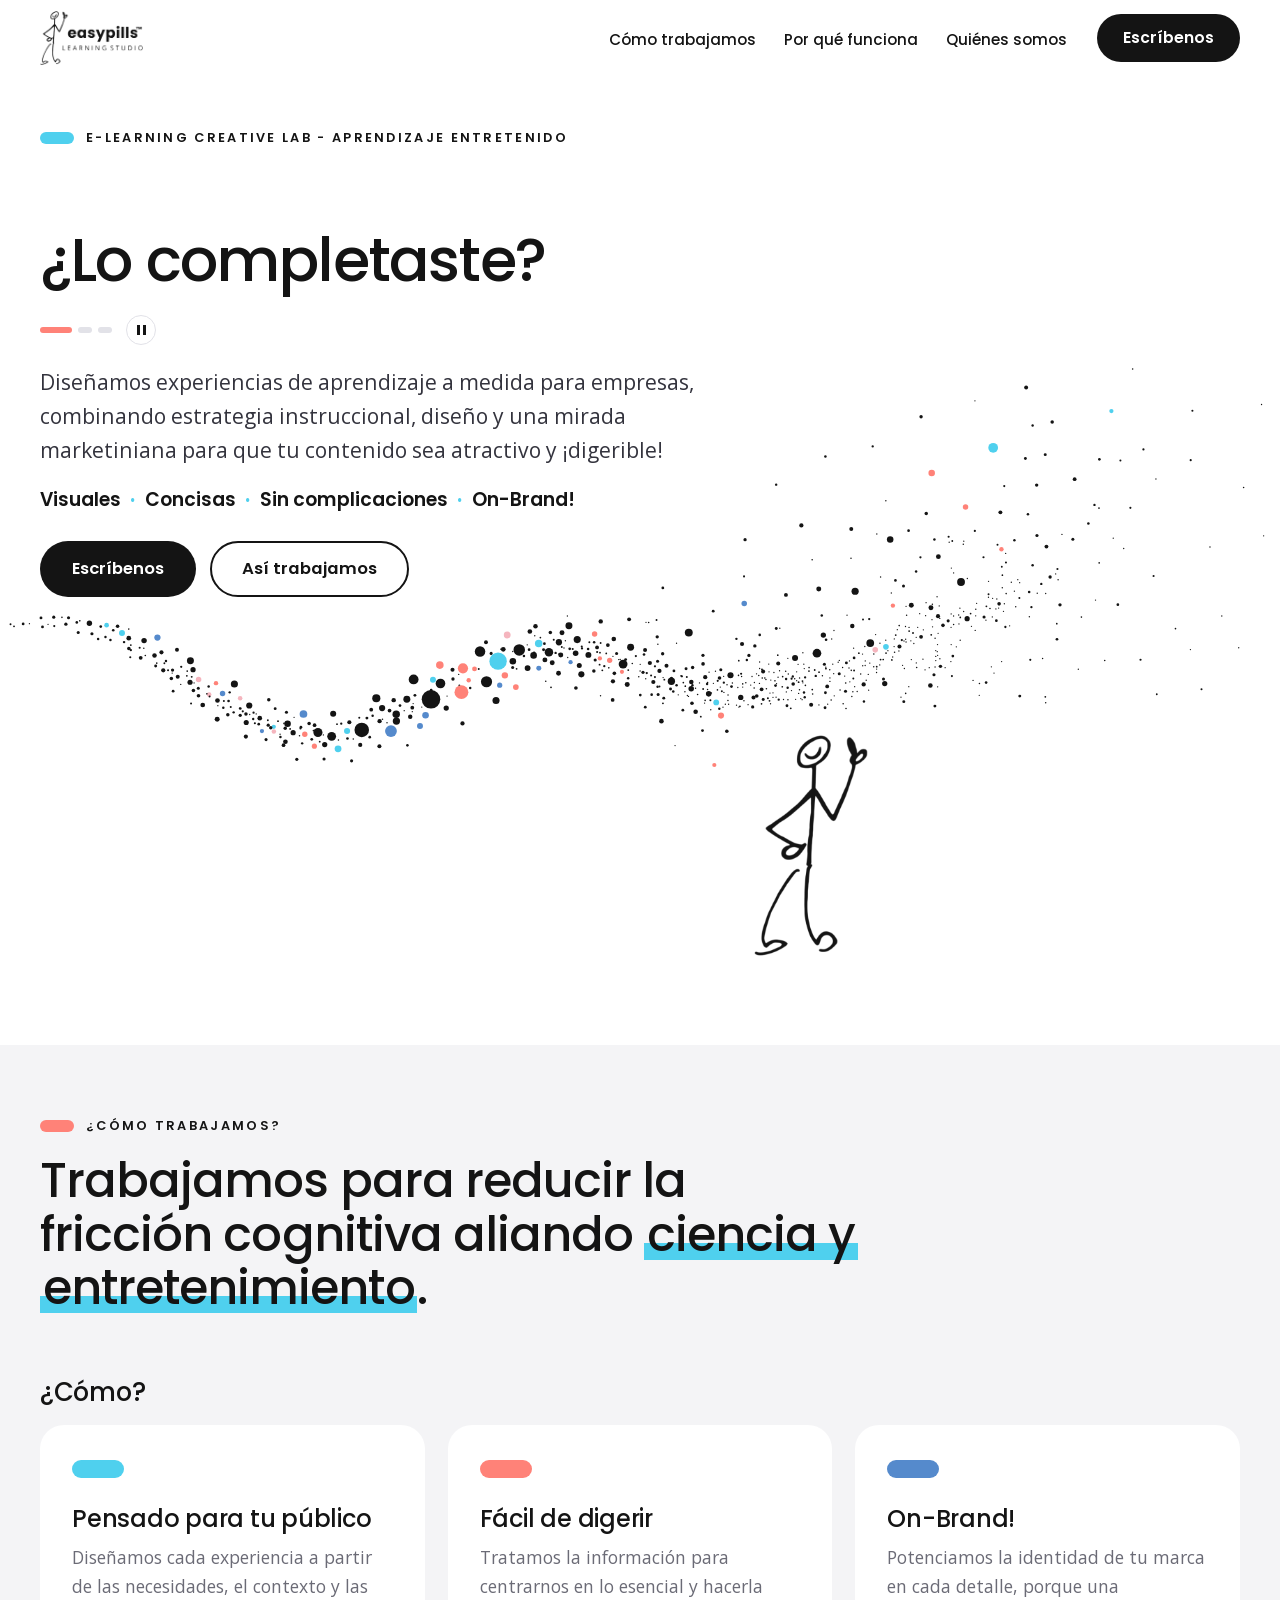
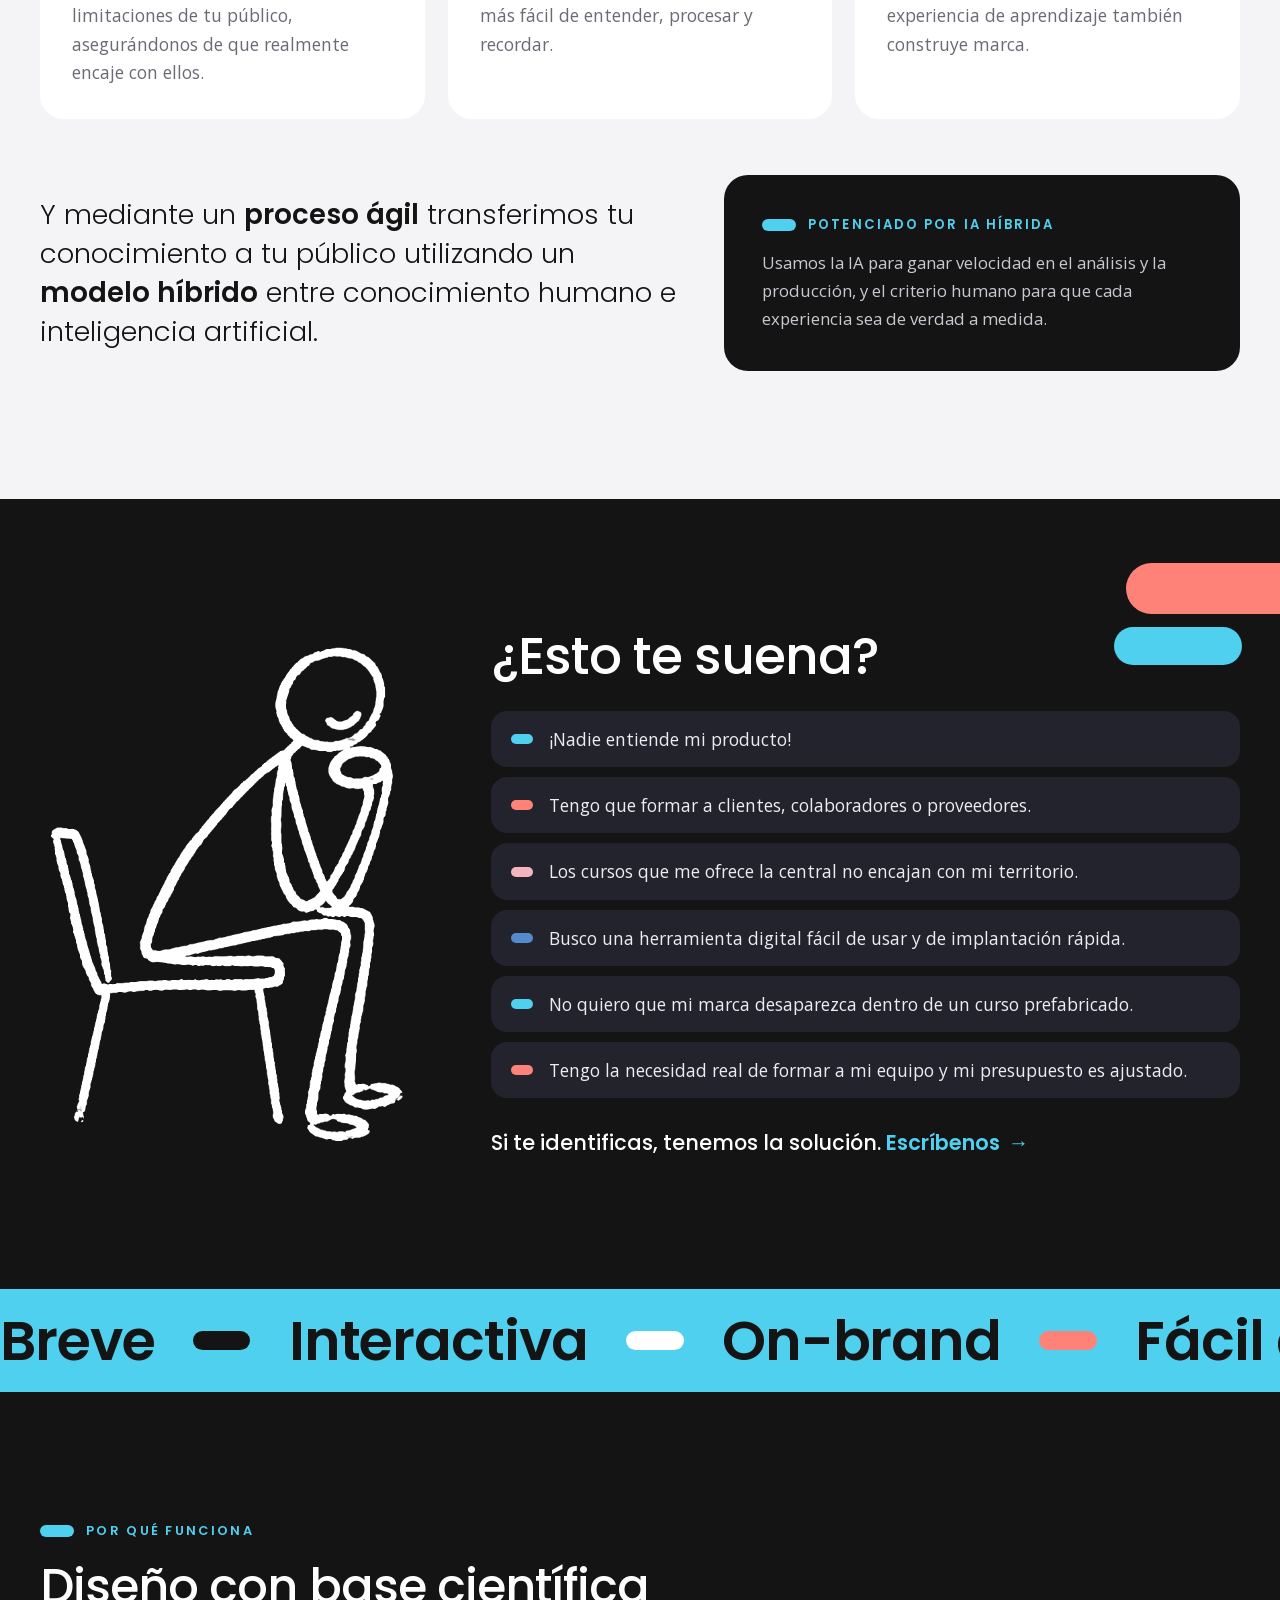
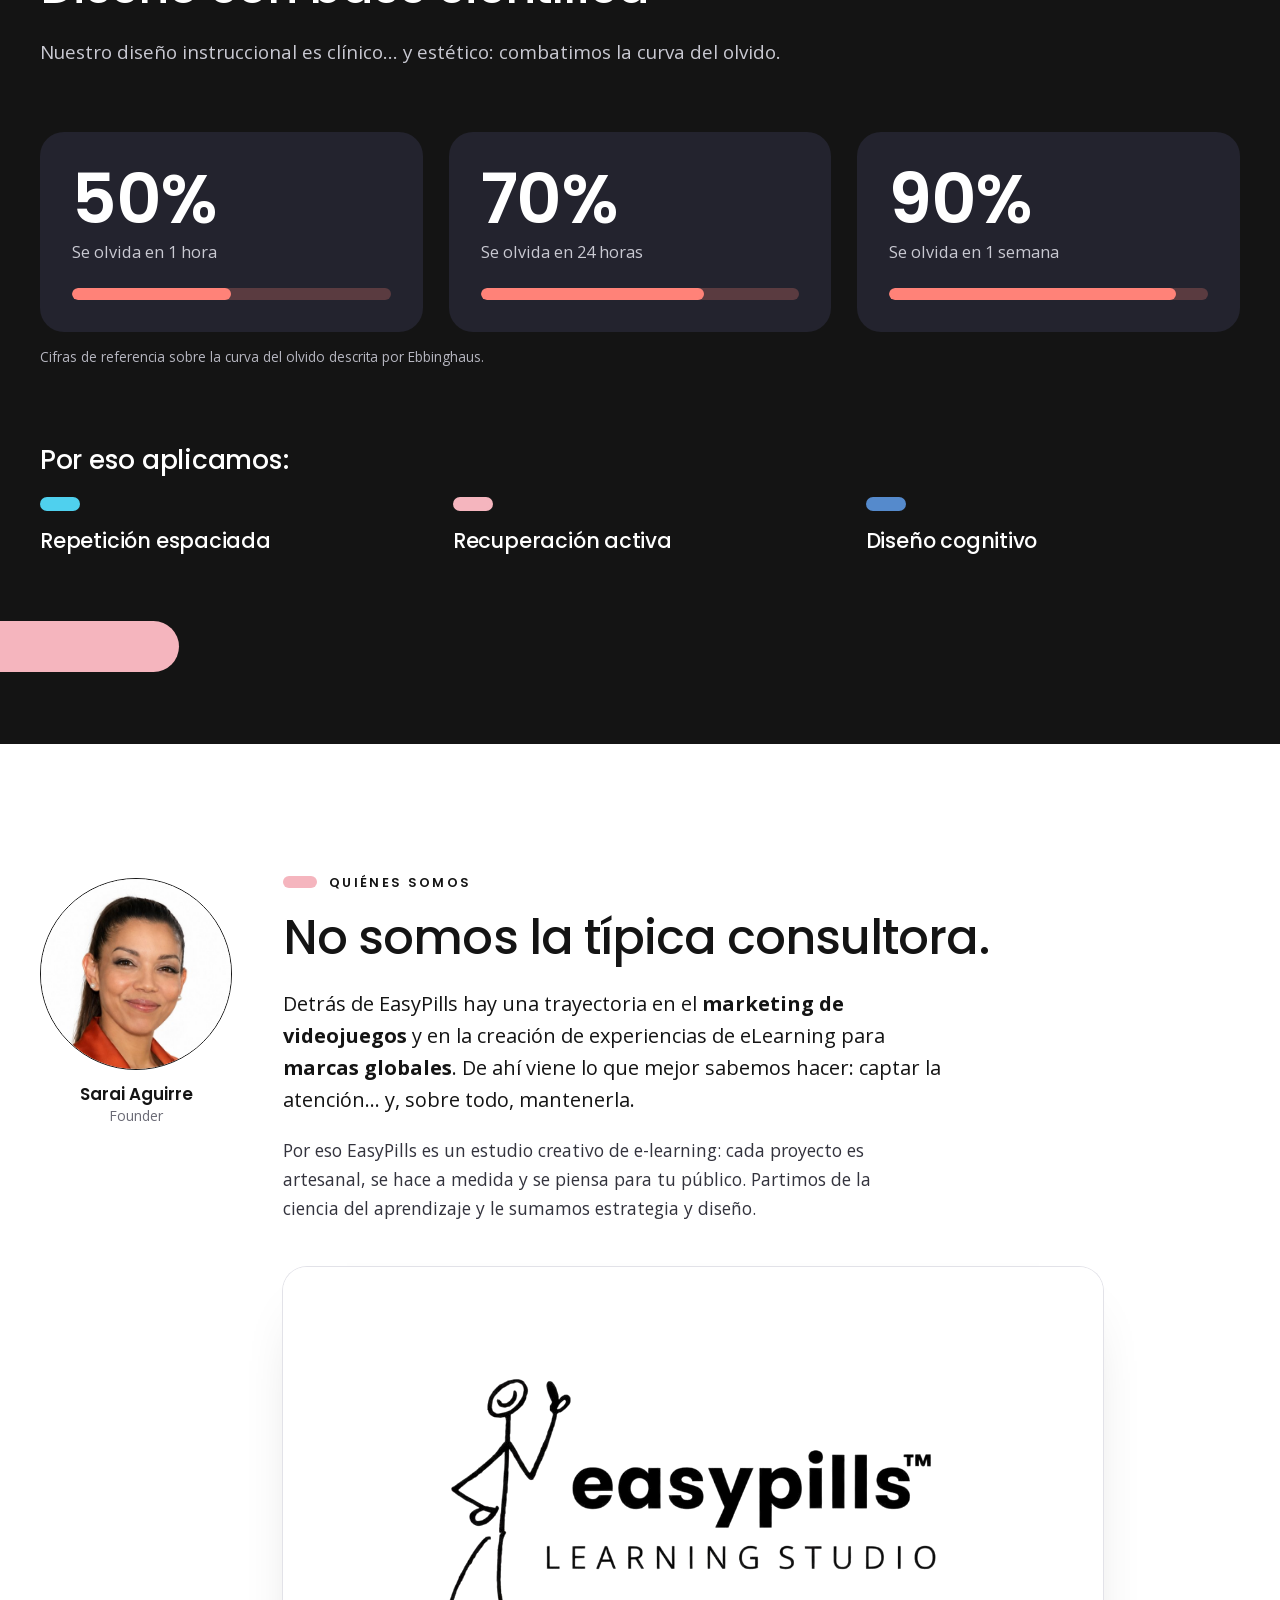
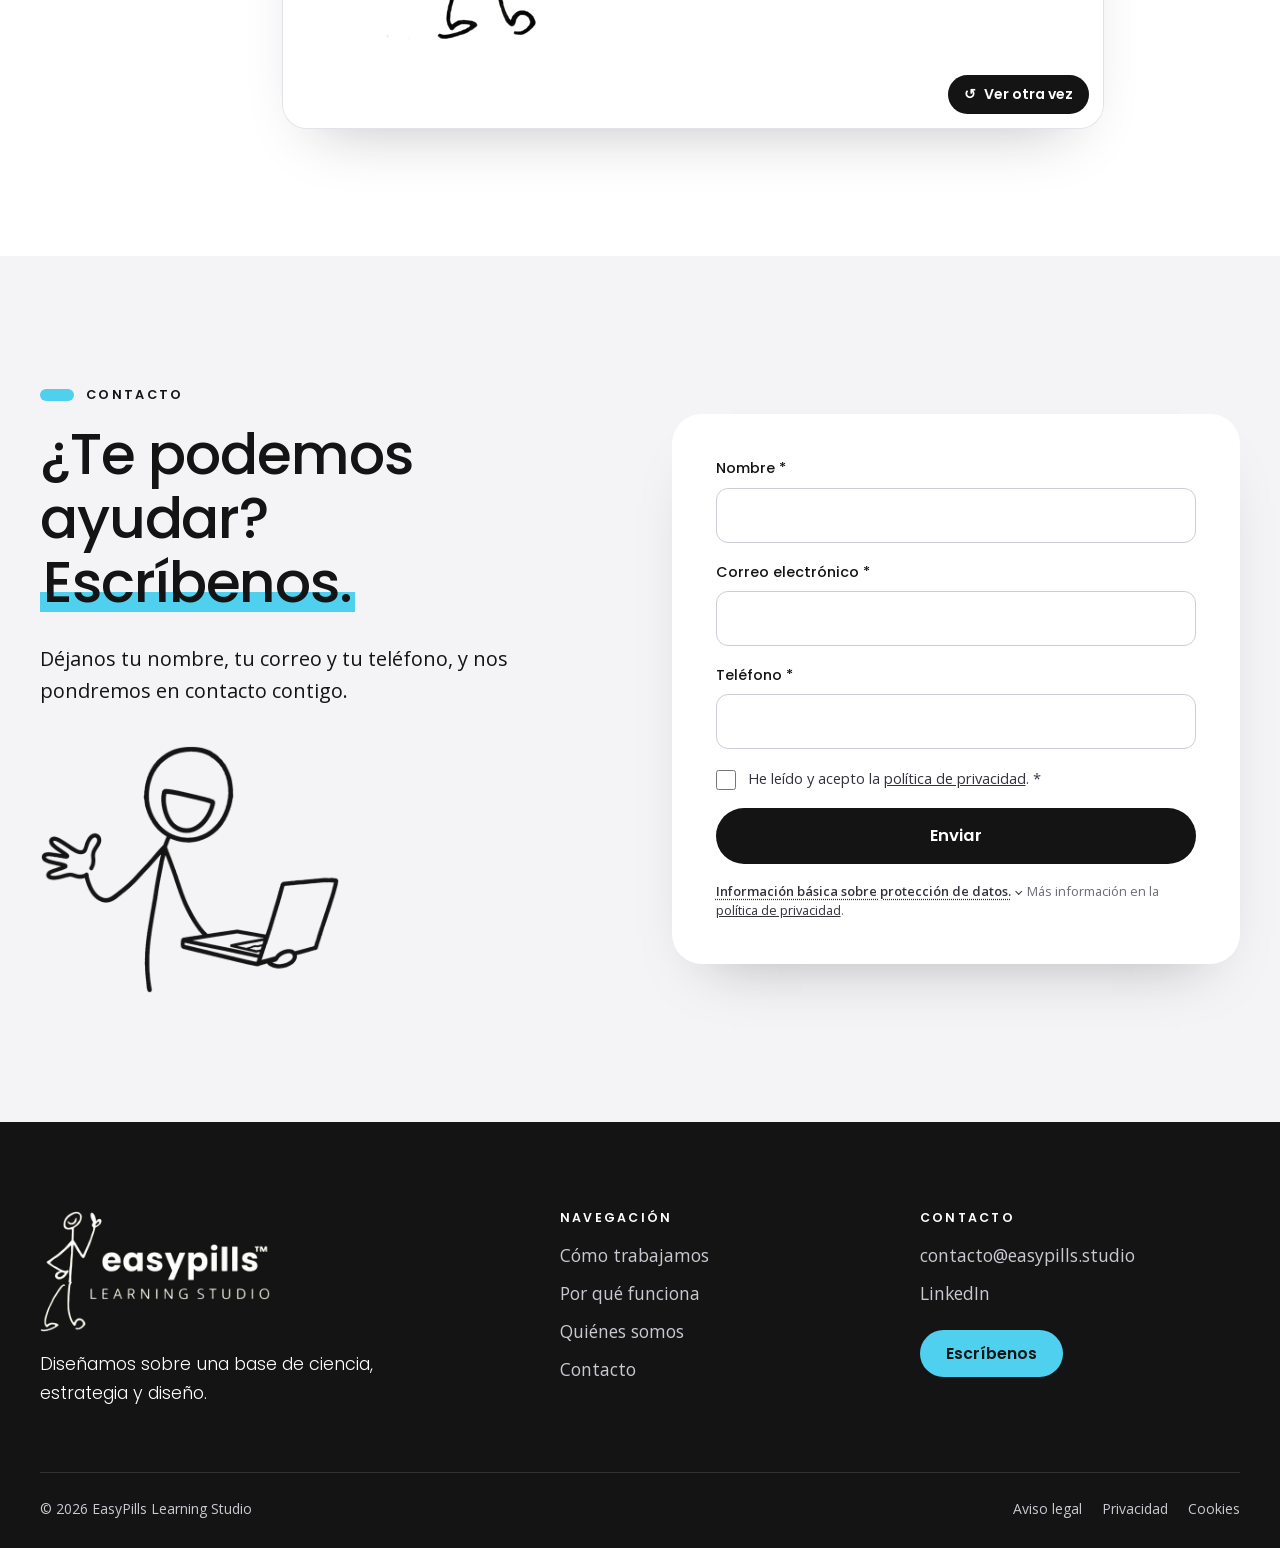
==== commit d0fdee0c: "Diseño con base científica: introducción más corta y solo los títulos Co-Authored-By: Claude Opus 5." ====
--- a/index.html
+++ b/index.html
@@ -170,7 +170,7 @@
         <div class="section-head">
           <p class="eyebrow eyebrow-on-dark"><span class="pill pill-cyan" aria-hidden="true"></span>Por qué funciona</p>
           <h2 id="science-title">Diseño con base científica</h2>
-          <p class="section-intro">Nuestro diseño instruccional es clínico... y estético: combatimos la curva del olvido. Sin ninguna intervención, esto es lo que se pierde de lo aprendido:</p>
+          <p class="section-intro">Nuestro diseño instruccional es clínico... y estético: combatimos la curva del olvido.</p>
         </div>
 
         <ul class="stats" role="list">
@@ -196,15 +196,12 @@
         <ul class="methods" role="list">
           <li class="method reveal">
             <h4>Repetición espaciada</h4>
-            <p>Volvemos a lo importante en el momento justo para aplanar la curva del olvido.</p>
           </li>
           <li class="method reveal">
             <h4>Recuperación activa</h4>
-            <p>Mecánicas que obligan al cerebro a rescatar la información y la fijan en la memoria a largo plazo.</p>
           </li>
           <li class="method reveal">
             <h4>Diseño cognitivo</h4>
-            <p>Menos carga mental y más claridad, con principios de la ciencia del aprendizaje, la taxonomía de Bloom y objetivos SMART.</p>
           </li>
         </ul>
       </div>
--- a/css/styles.css
+++ b/css/styles.css
@@ -555,6 +555,7 @@
   display: grid;
   grid-template-columns: repeat(3, minmax(0, 1fr));
   gap: clamp(22px, 3vw, 44px);
+  margin-bottom: clamp(32px, 5vw, 72px);   /* espacio para la píldora rosa decorativa */
 }
 .method::before {
   content: "";
@@ -567,8 +568,7 @@
 }
 .method:nth-child(2)::before { background: var(--pink); }
 .method:nth-child(3)::before { background: var(--blue); }
-.method h4 { margin-bottom: 8px; font-size: 1.3rem; }
-.method p { margin: 0; color: var(--on-dark); }
+.method h4 { margin: 0; font-size: 1.3rem; }
 
 /* ---------- Quiénes somos ---------- */
 .about-grid {
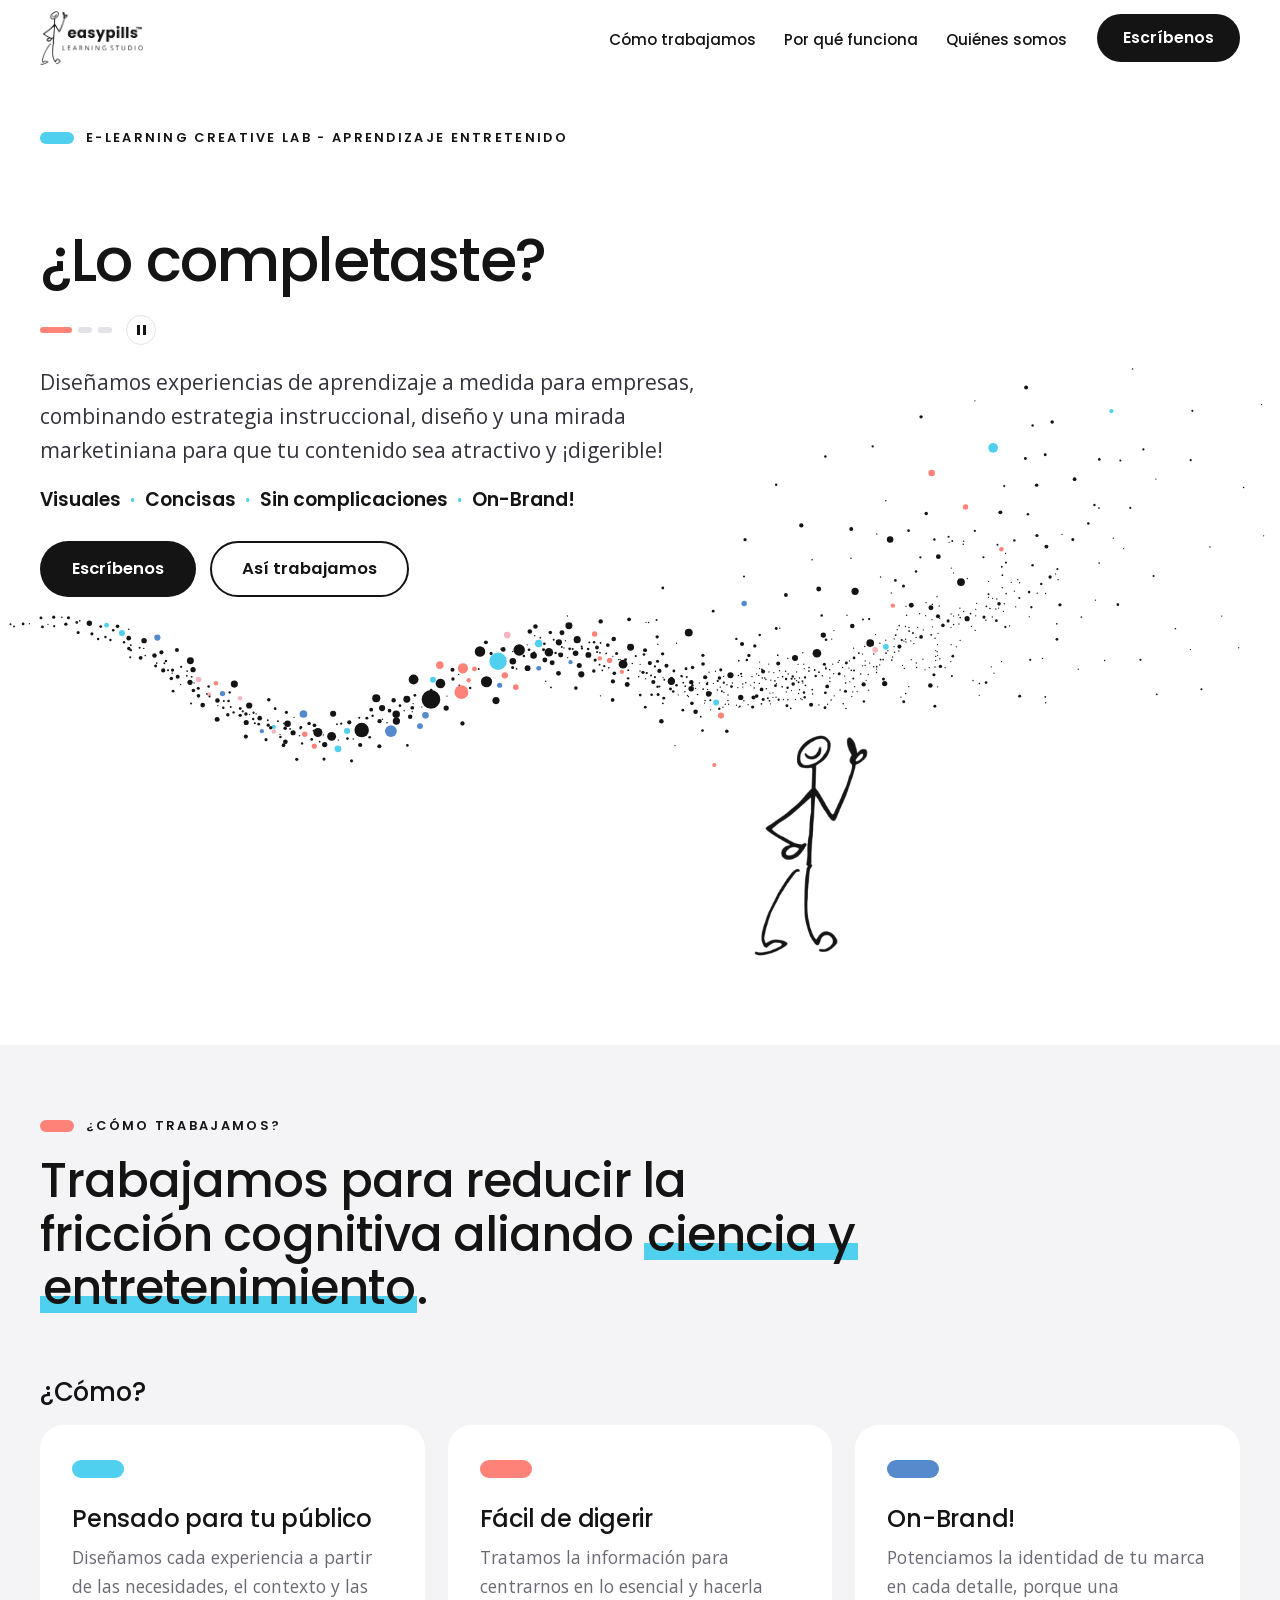
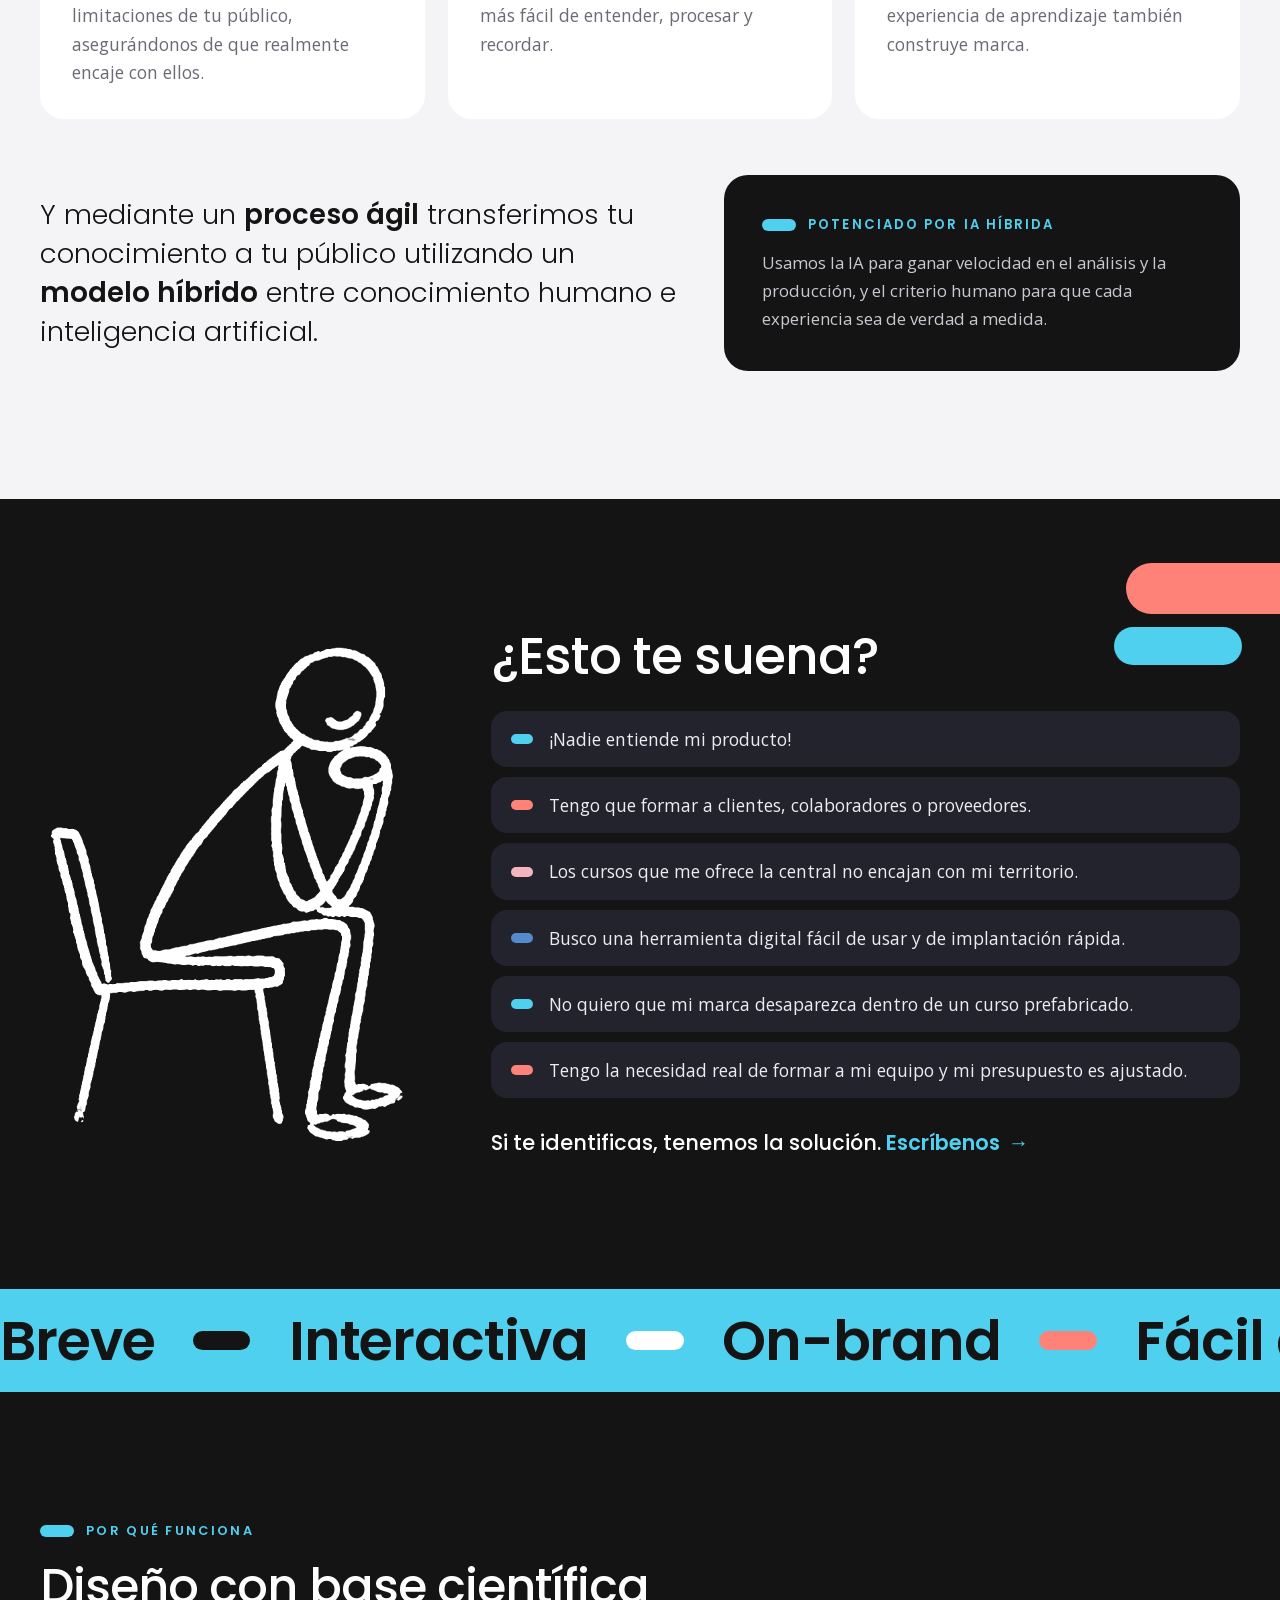
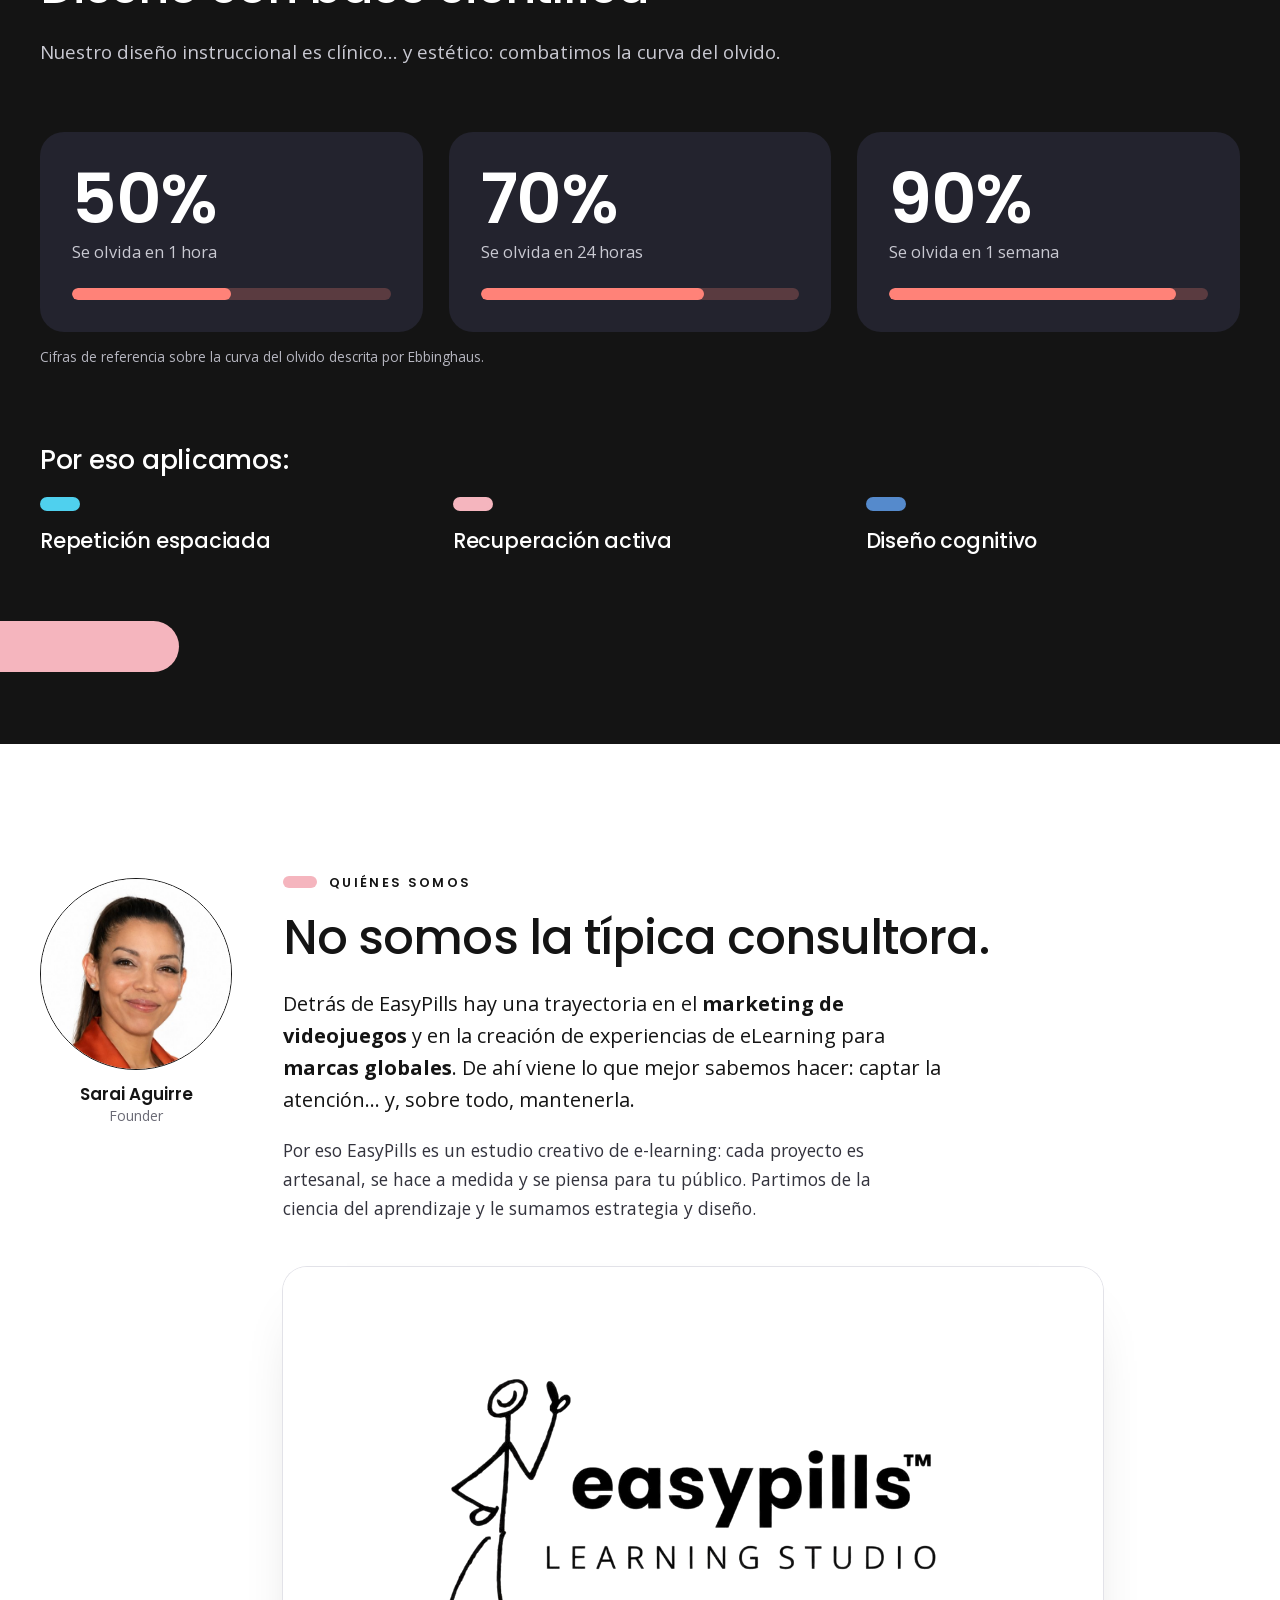
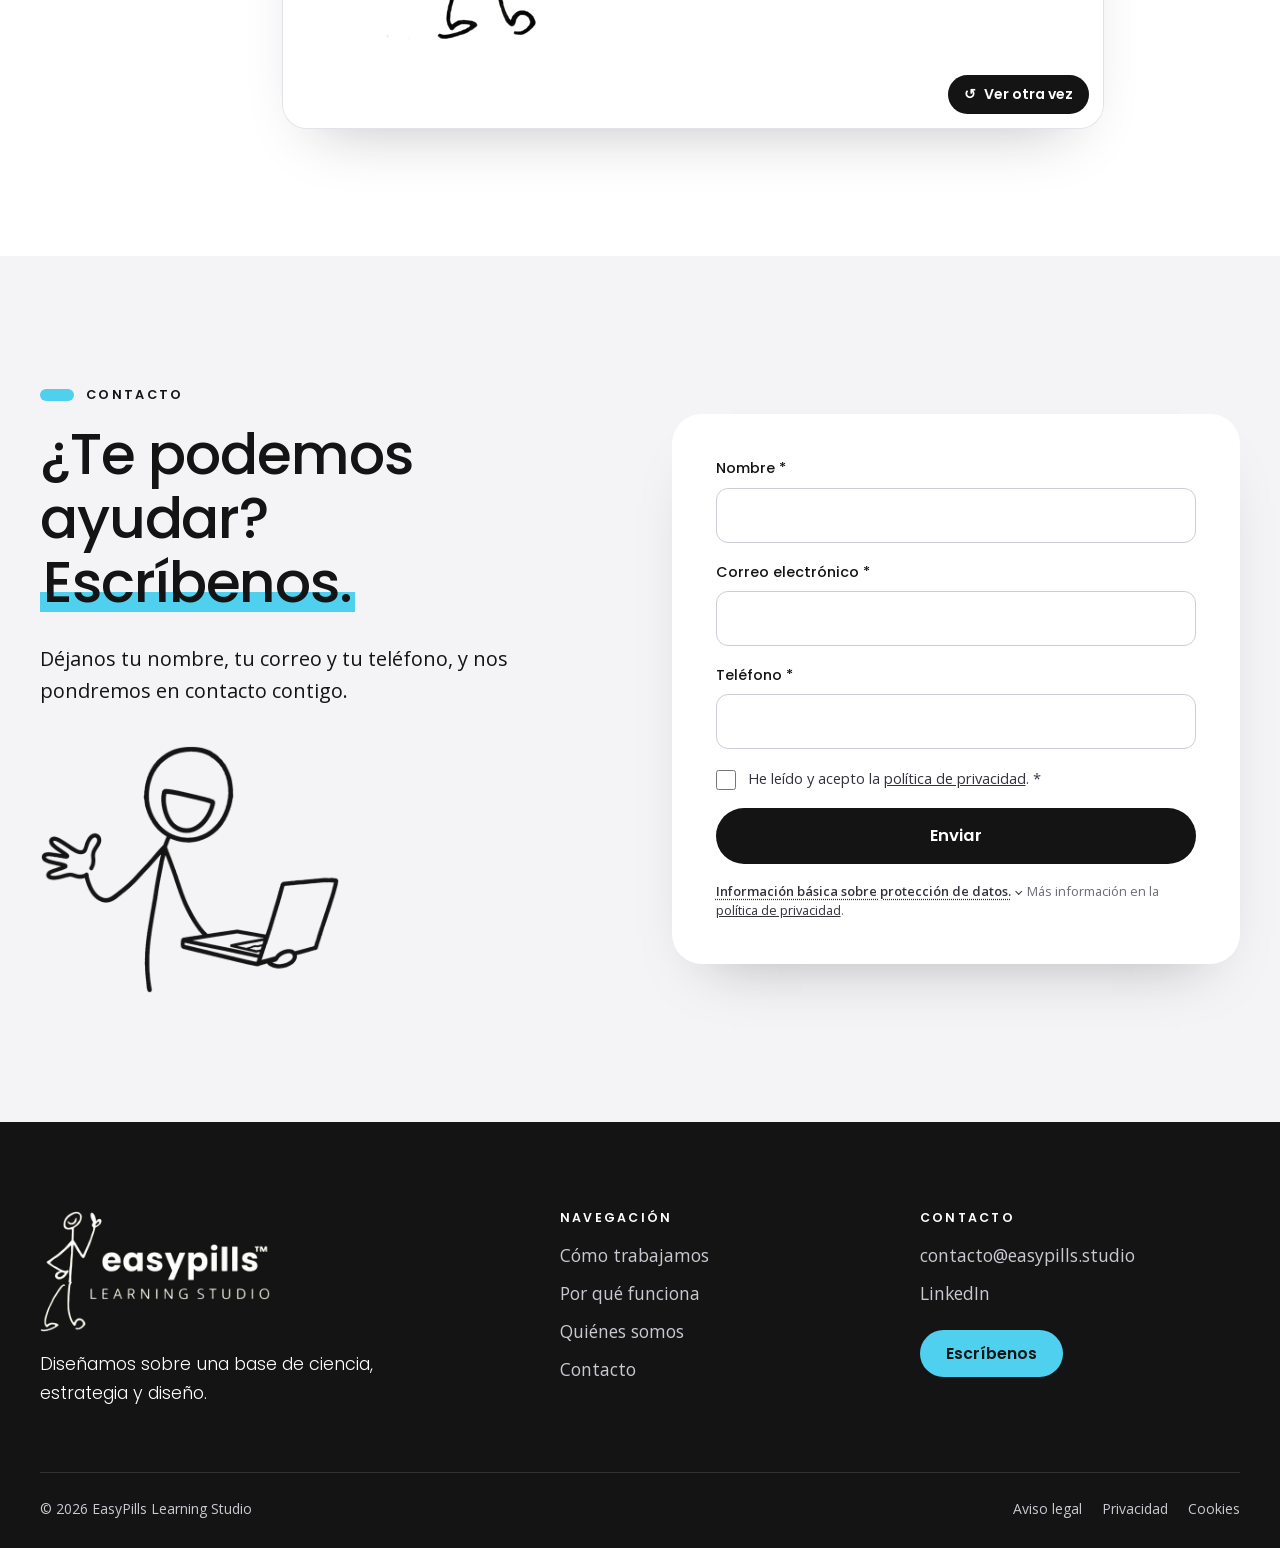
==== commit ae82553d: "Formulario de contacto: los datos llegan directamente al correo El formulario ya no abre el correo d" ====
--- a/index.html
+++ b/index.html
@@ -247,10 +247,9 @@
           <img class="contact-easy" src="assets/img/easy-laptop-wave.png" alt="Easy saluda con la mano mientras sostiene su portátil." width="900" height="746" loading="lazy">
         </div>
 
-        <!-- TODO: conectar a un servicio de formularios (p. ej. Formspree, Netlify Forms) antes de publicar.
-             Mientras tanto, el envío abre el correo del visitante con sus datos ya escritos.
-             La dirección de destino está en data-mailto. -->
-        <form class="contact-form" data-contact-form data-mailto="contacto@easypills.studio" novalidate>
+        <!-- El envío va a un script de Google que nos manda los datos por correo con el asunto "Contact Web - <nombre>".
+             Código del script: tools/contact-form.gs. Su dirección (URL de la aplicación web) va en data-endpoint. -->
+        <form class="contact-form" data-contact-form data-endpoint="https://script.google.com/macros/s/AKfycbzWcnDGLhKg5xs8Agxph8CPnu9xvyrd-l6wSahrkeCdXvWpIzsZOl5CJvRJUpCwgoIdVg/exec" novalidate>
           <div class="field">
             <label for="f-name">Nombre <span aria-hidden="true">*</span></label>
             <input id="f-name" name="nombre" type="text" autocomplete="name" required>
@@ -262,6 +261,11 @@
           <div class="field">
             <label for="f-phone">Teléfono <span aria-hidden="true">*</span></label>
             <input id="f-phone" name="telefono" type="tel" autocomplete="tel" inputmode="tel" required>
+          </div>
+          <!-- Campo trampa contra robots: las personas no lo ven y el script descarta los envíos que lo rellenan. -->
+          <div class="form-hp" aria-hidden="true">
+            <label for="f-website">Deja este campo vacío</label>
+            <input id="f-website" name="website" type="text" tabindex="-1" autocomplete="off">
           </div>
           <div class="field field-check">
             <input id="f-privacy" name="privacidad" type="checkbox" required>
--- a/css/styles.css
+++ b/css/styles.css
@@ -692,6 +692,8 @@
   font-size: 0.95rem;
 }
 .contact-form .btn { width: 100%; }
+.contact-form .btn:disabled { opacity: 0.6; cursor: progress; }
+.form-hp { position: absolute; left: -10000px; width: 1px; height: 1px; overflow: hidden; }
 
 /* ---------- Pie ---------- */
 .site-footer {
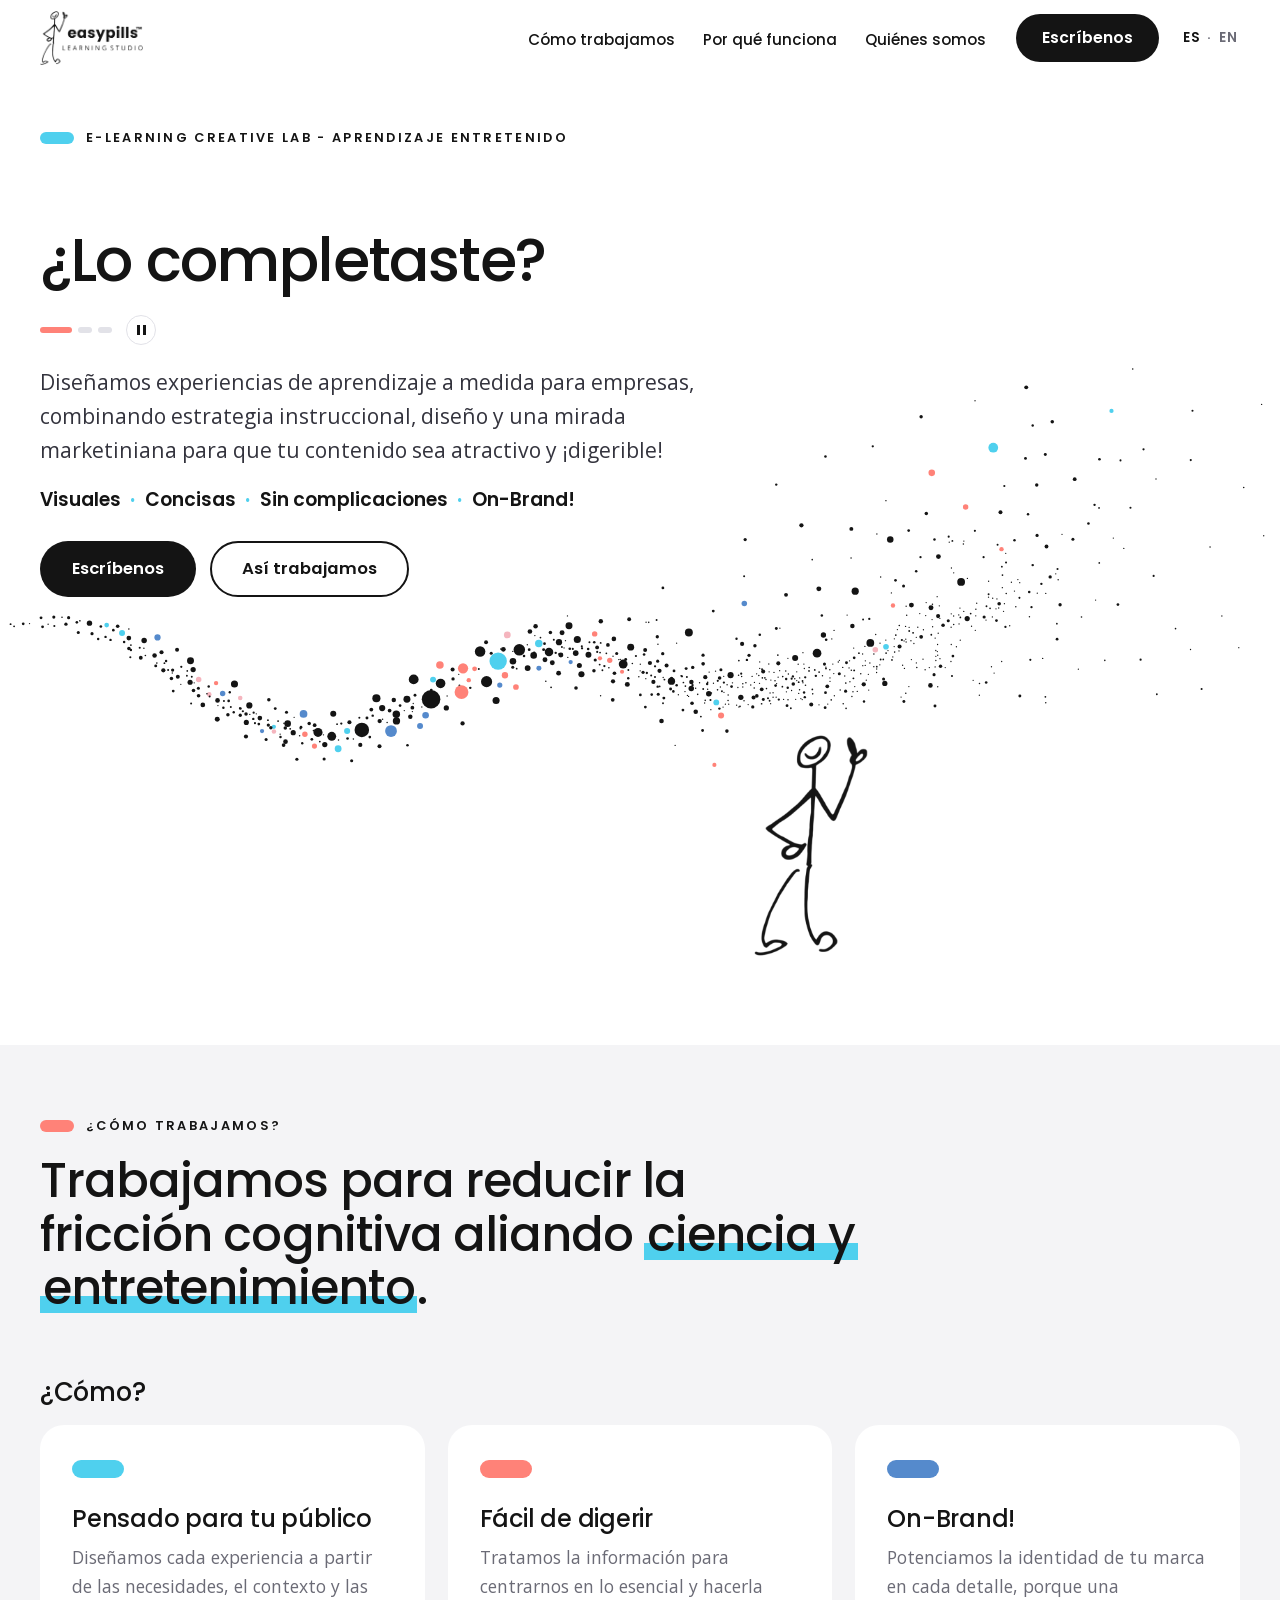
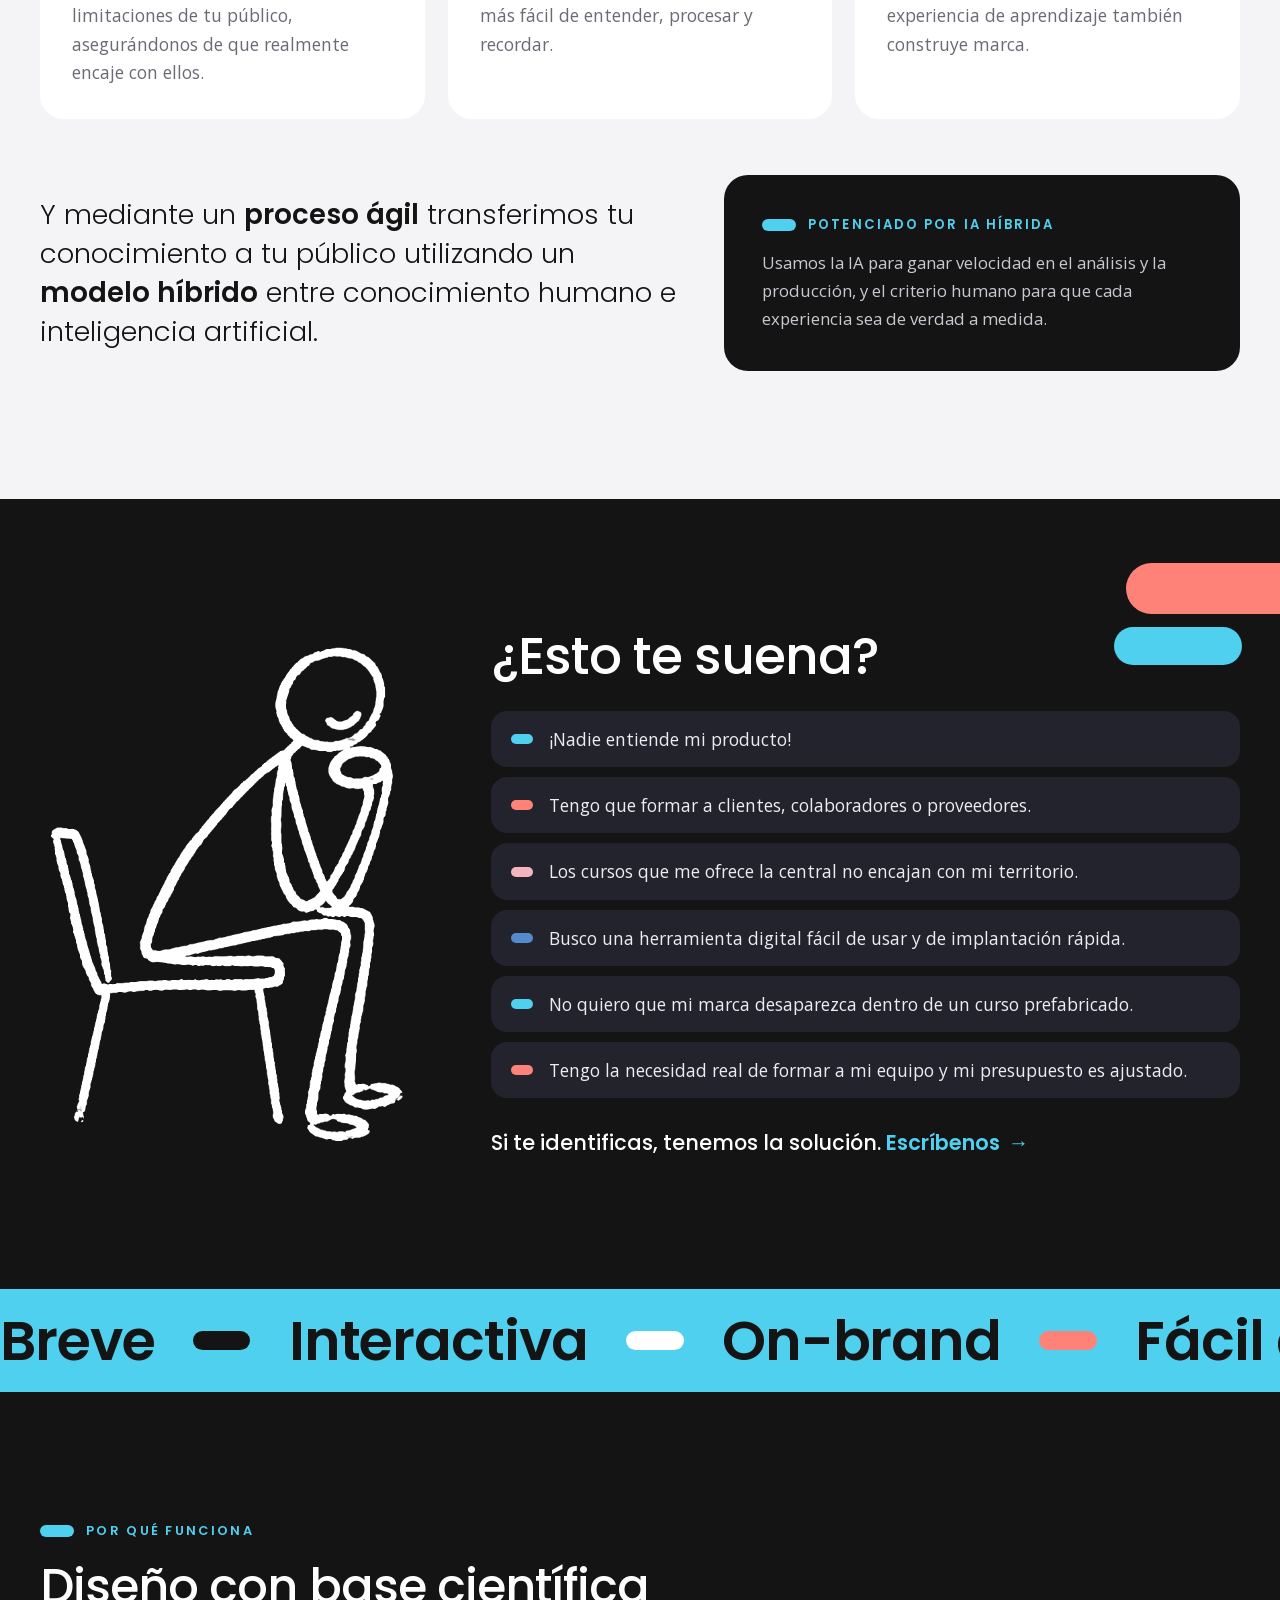
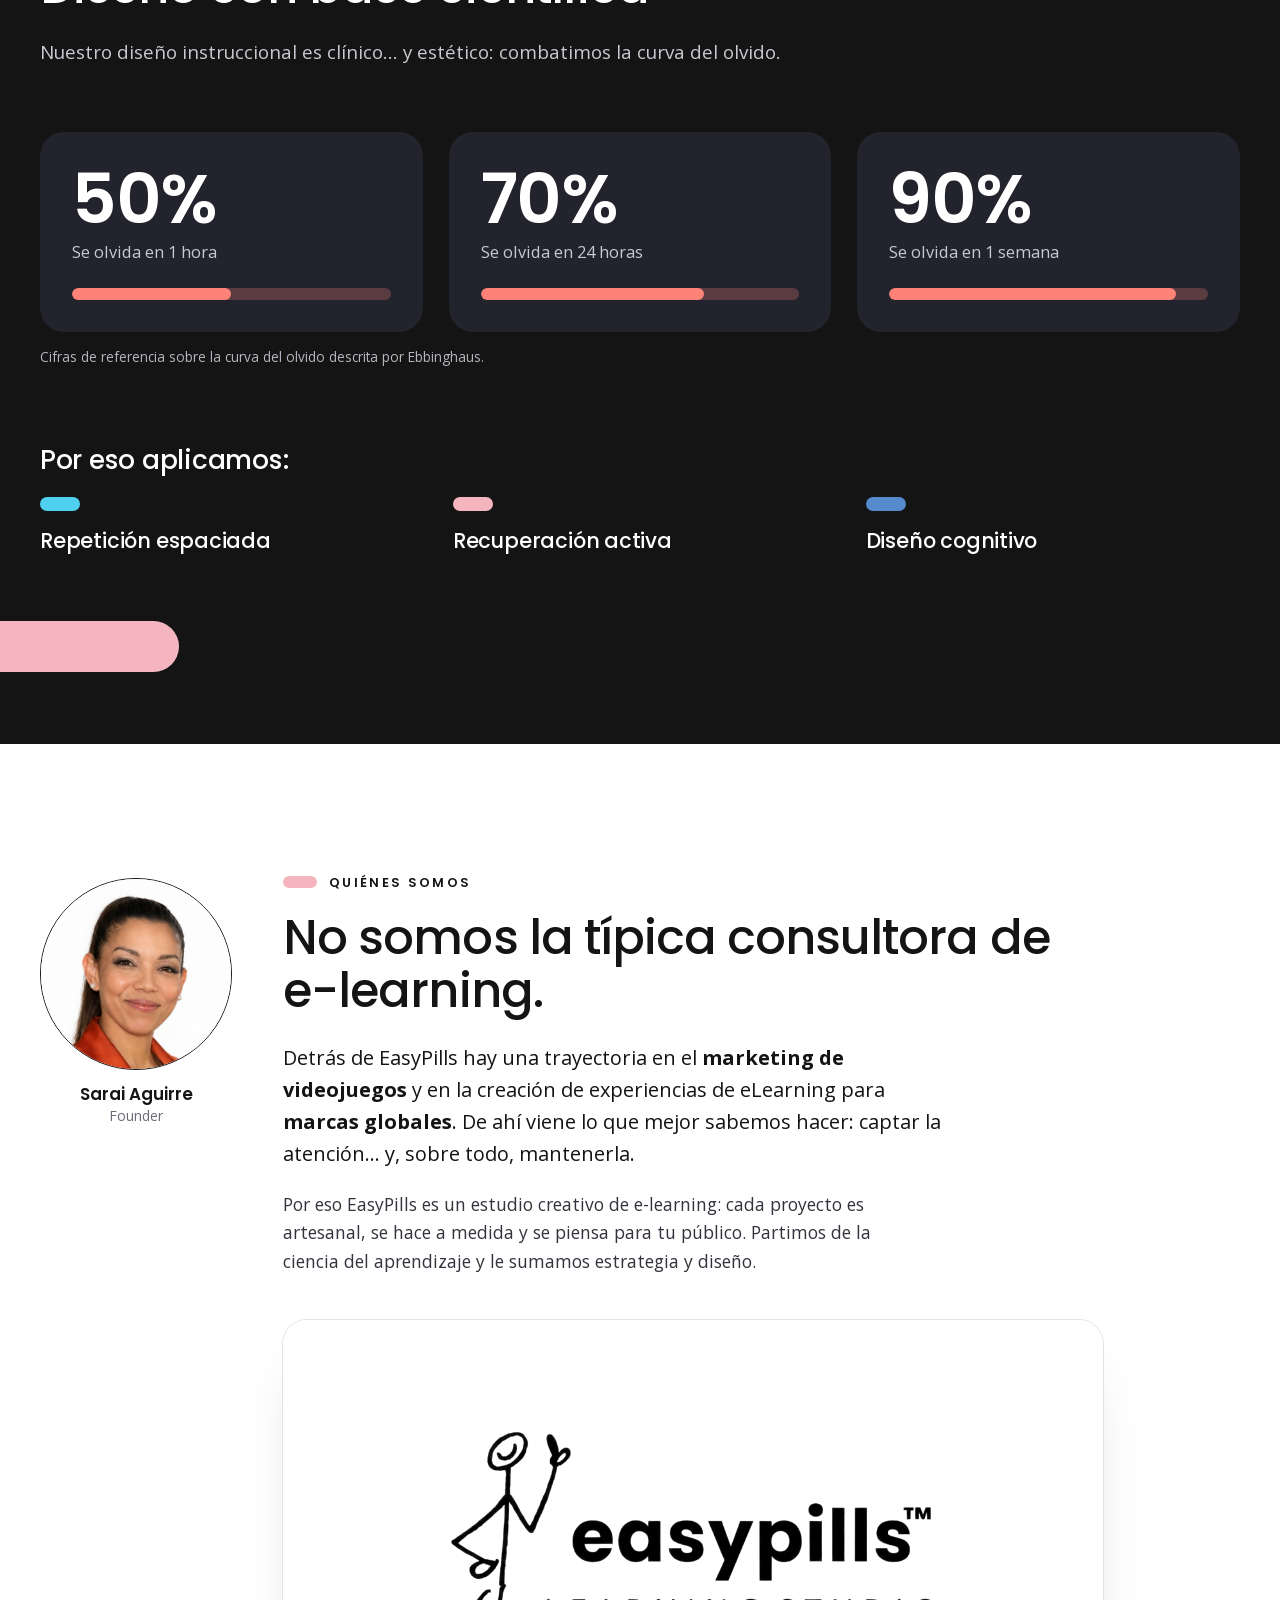
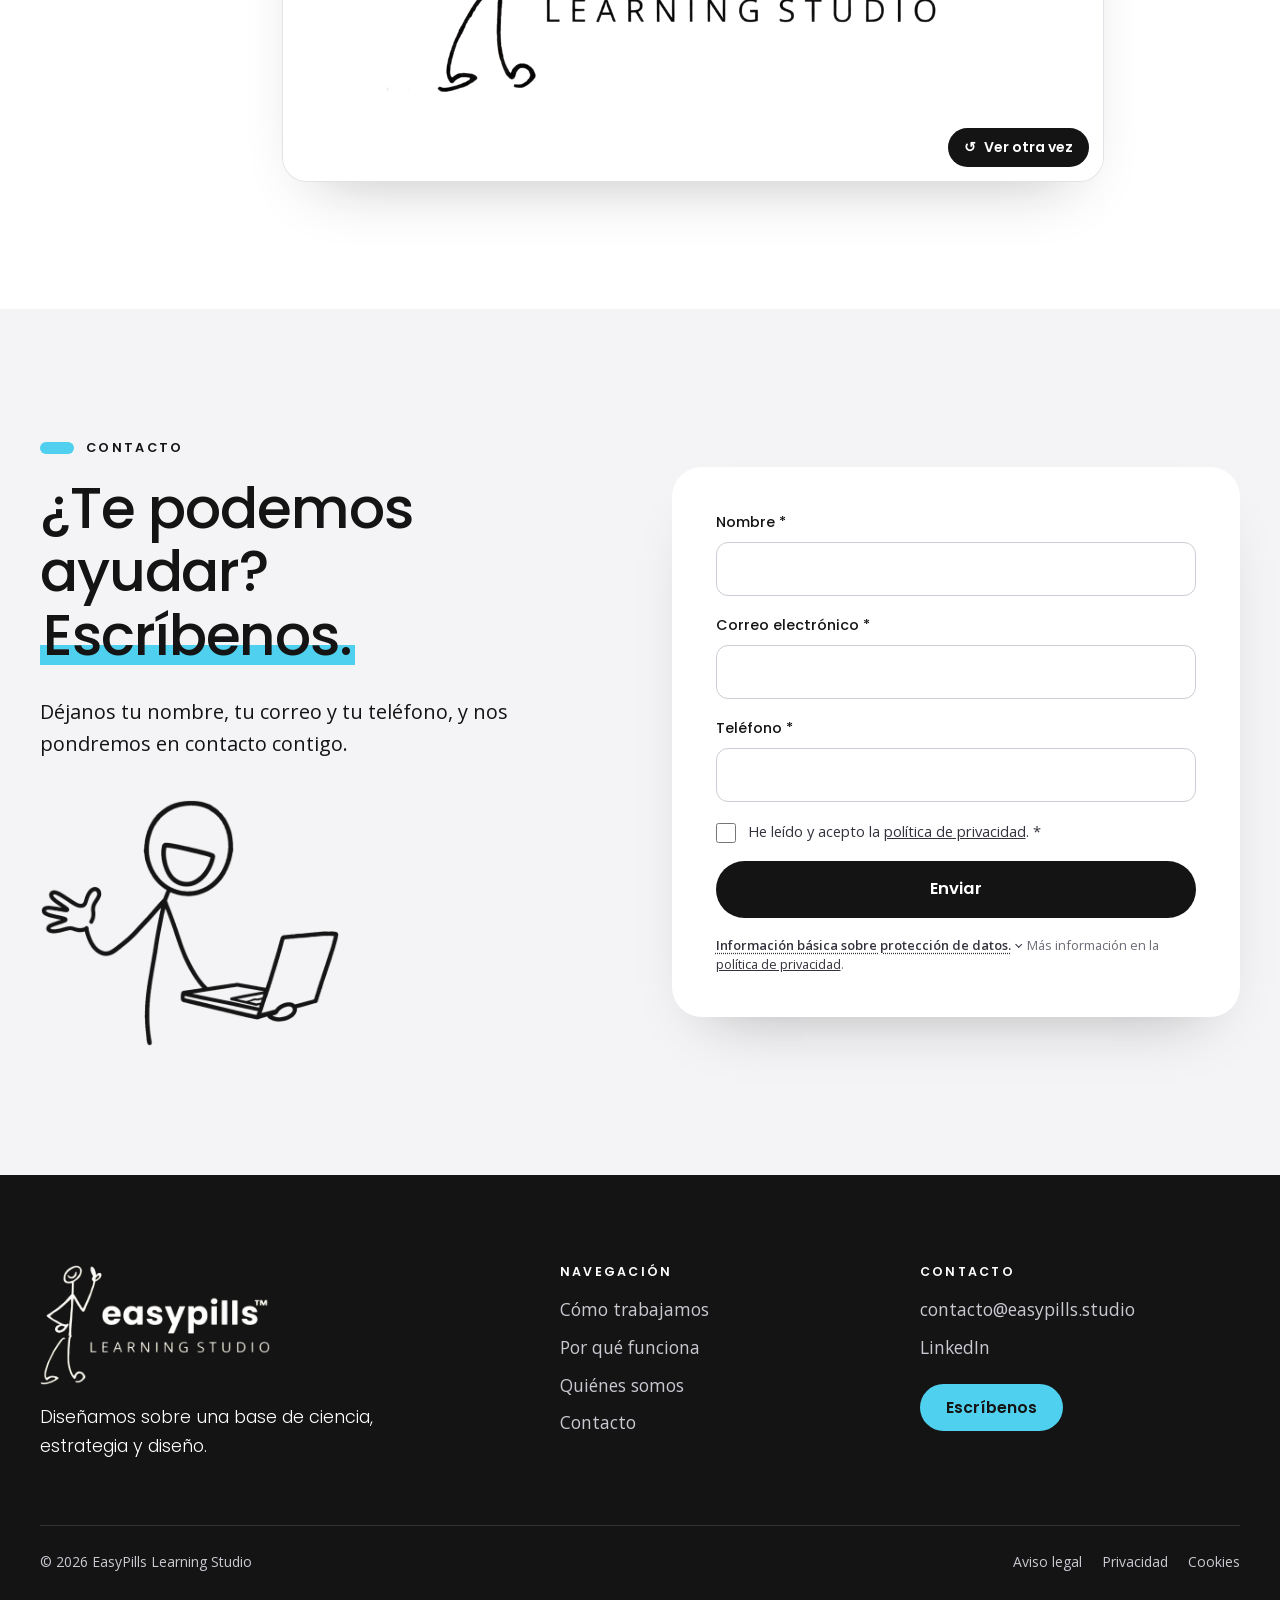
==== commit 21d09fdd: "Versión en inglés de la web (en/) con selector ES · EN Añade la web en inglés en en/ (página princip" ====
--- a/index.html
+++ b/index.html
@@ -9,10 +9,14 @@
 
   <meta property="og:type" content="website">
   <meta property="og:locale" content="es_ES">
+  <meta property="og:locale:alternate" content="en_GB">
   <meta property="og:site_name" content="EasyPills Learning Studio">
   <meta property="og:title" content="EasyPills Learning Studio · Aprende sin tener que sobrevivir a la experiencia">
   <meta property="og:description" content="Diseñamos experiencias de aprendizaje a medida para empresas: visuales, concisas, sin complicaciones y on-brand.">
   <link rel="canonical" href="https://www.easypills.studio/">
+  <link rel="alternate" hreflang="es" href="https://www.easypills.studio/">
+  <link rel="alternate" hreflang="en" href="https://www.easypills.studio/en/">
+  <link rel="alternate" hreflang="x-default" href="https://www.easypills.studio/">
   <meta property="og:url" content="https://www.easypills.studio/">
   <meta property="og:image" content="https://www.easypills.studio/og-image.jpg">
   <meta name="twitter:card" content="summary_large_image">
@@ -44,6 +48,13 @@
         </ul>
         <a class="btn btn-dark nav-cta" href="#contacto">Escríbenos</a>
         <img class="nav-easy" src="assets/img/easy-reading.png" alt="" width="380" height="900" loading="lazy">
+      </nav>
+
+      <!-- Selector de idioma: la versión en inglés está en en/ -->
+      <nav class="lang-switch" aria-label="Idioma">
+        <span aria-current="true">ES</span>
+        <span aria-hidden="true">·</span>
+        <a href="en/" hreflang="en" lang="en" aria-label="English">EN</a>
       </nav>
 
       <button class="menu-toggle" type="button" aria-expanded="false" aria-controls="menu" data-menu-toggle>
@@ -219,7 +230,7 @@
 
         <div class="about-copy">
           <p class="eyebrow"><span class="pill pill-pink" aria-hidden="true"></span>Quiénes somos</p>
-          <h2 id="about-title">No somos la típica consultora.</h2>
+          <h2 id="about-title">No somos la típica consultora de e-learning.</h2>
           <p class="lead-sm">Detrás de EasyPills hay una trayectoria en el <strong>marketing de videojuegos</strong> y en la creación de experiencias de eLearning para <strong>marcas globales</strong>. De ahí viene lo que mejor sabemos hacer: captar la atención… y, sobre todo, mantenerla.</p>
           <p>Por eso EasyPills es un estudio creativo de e-learning: cada proyecto es artesanal, se hace a medida y se piensa para tu público. Partimos de la ciencia del aprendizaje y le sumamos estrategia y diseño.</p>
         </div>
--- a/css/styles.css
+++ b/css/styles.css
@@ -286,6 +286,33 @@
 
 .menu-toggle { display: none; }
 .nav-easy { display: none; }
+
+/* Selector de idioma (ES · EN): a la derecha del menú en escritorio, junto al botón "Menú" en móvil */
+.site-nav { margin-left: auto; }
+.lang-switch {
+  display: flex;
+  align-items: center;
+  gap: 6px;
+  font-family: var(--font-head);
+  font-size: 0.85rem;
+  font-weight: 600;
+  letter-spacing: 0.06em;
+  color: var(--muted);
+}
+.lang-switch a { padding: 6px 2px; color: var(--muted); text-decoration: none; }
+.lang-switch a:hover { color: var(--ink); text-decoration: underline; text-underline-offset: 4px; }
+.lang-switch [aria-current] { color: var(--ink); }
+.legal-header .lang-switch { margin-left: auto; }
+@media (max-width: 960px) {
+  .site-nav { margin-left: 0; }
+  .lang-switch { margin-left: auto; }
+}
+/* En móvil, la cabecera de las páginas legales (logo, idioma y botón) se compacta para caber en una línea */
+@media (max-width: 520px) {
+  .legal-header .header-inner { gap: 12px; }
+  .legal-header .brand img { height: 40px; }
+  .legal-header .btn { padding: 9px 14px; font-size: 0.82rem; }
+}
 
 /* ---------- Hero ---------- */
 .hero {
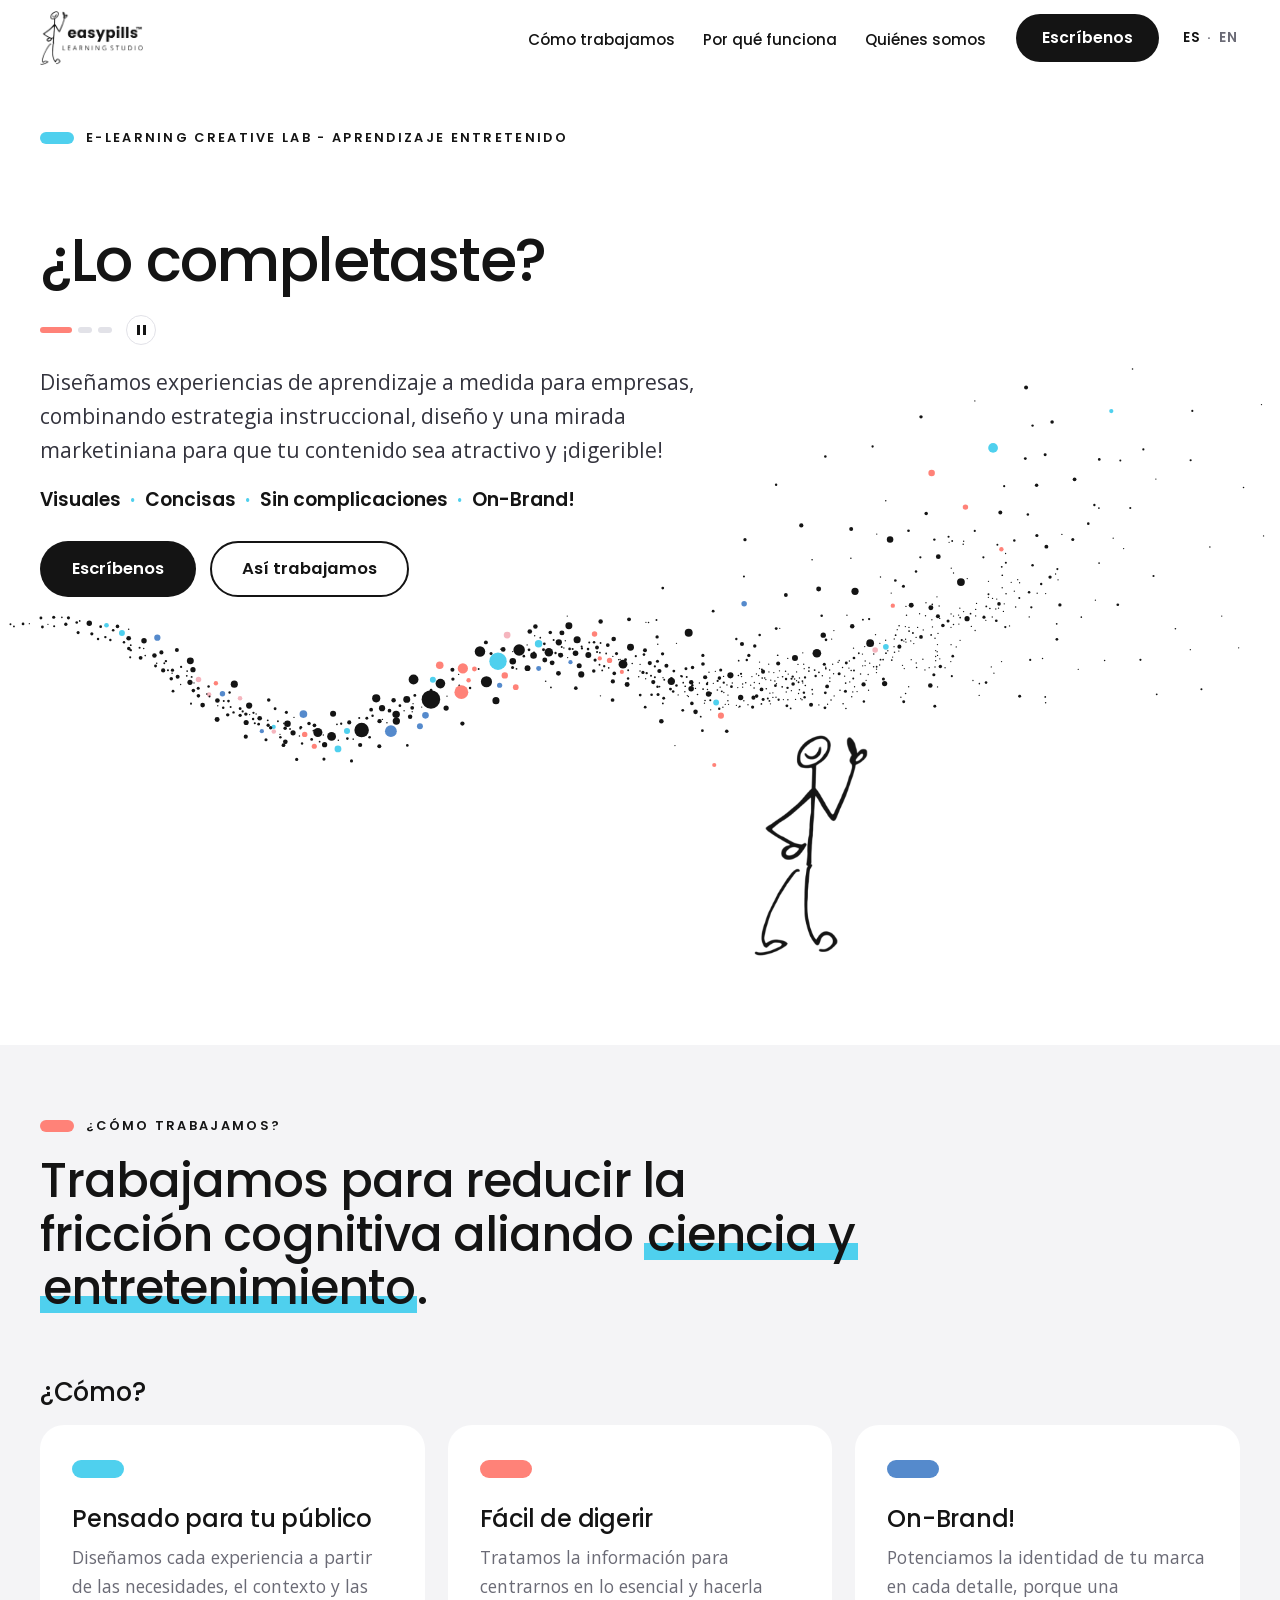
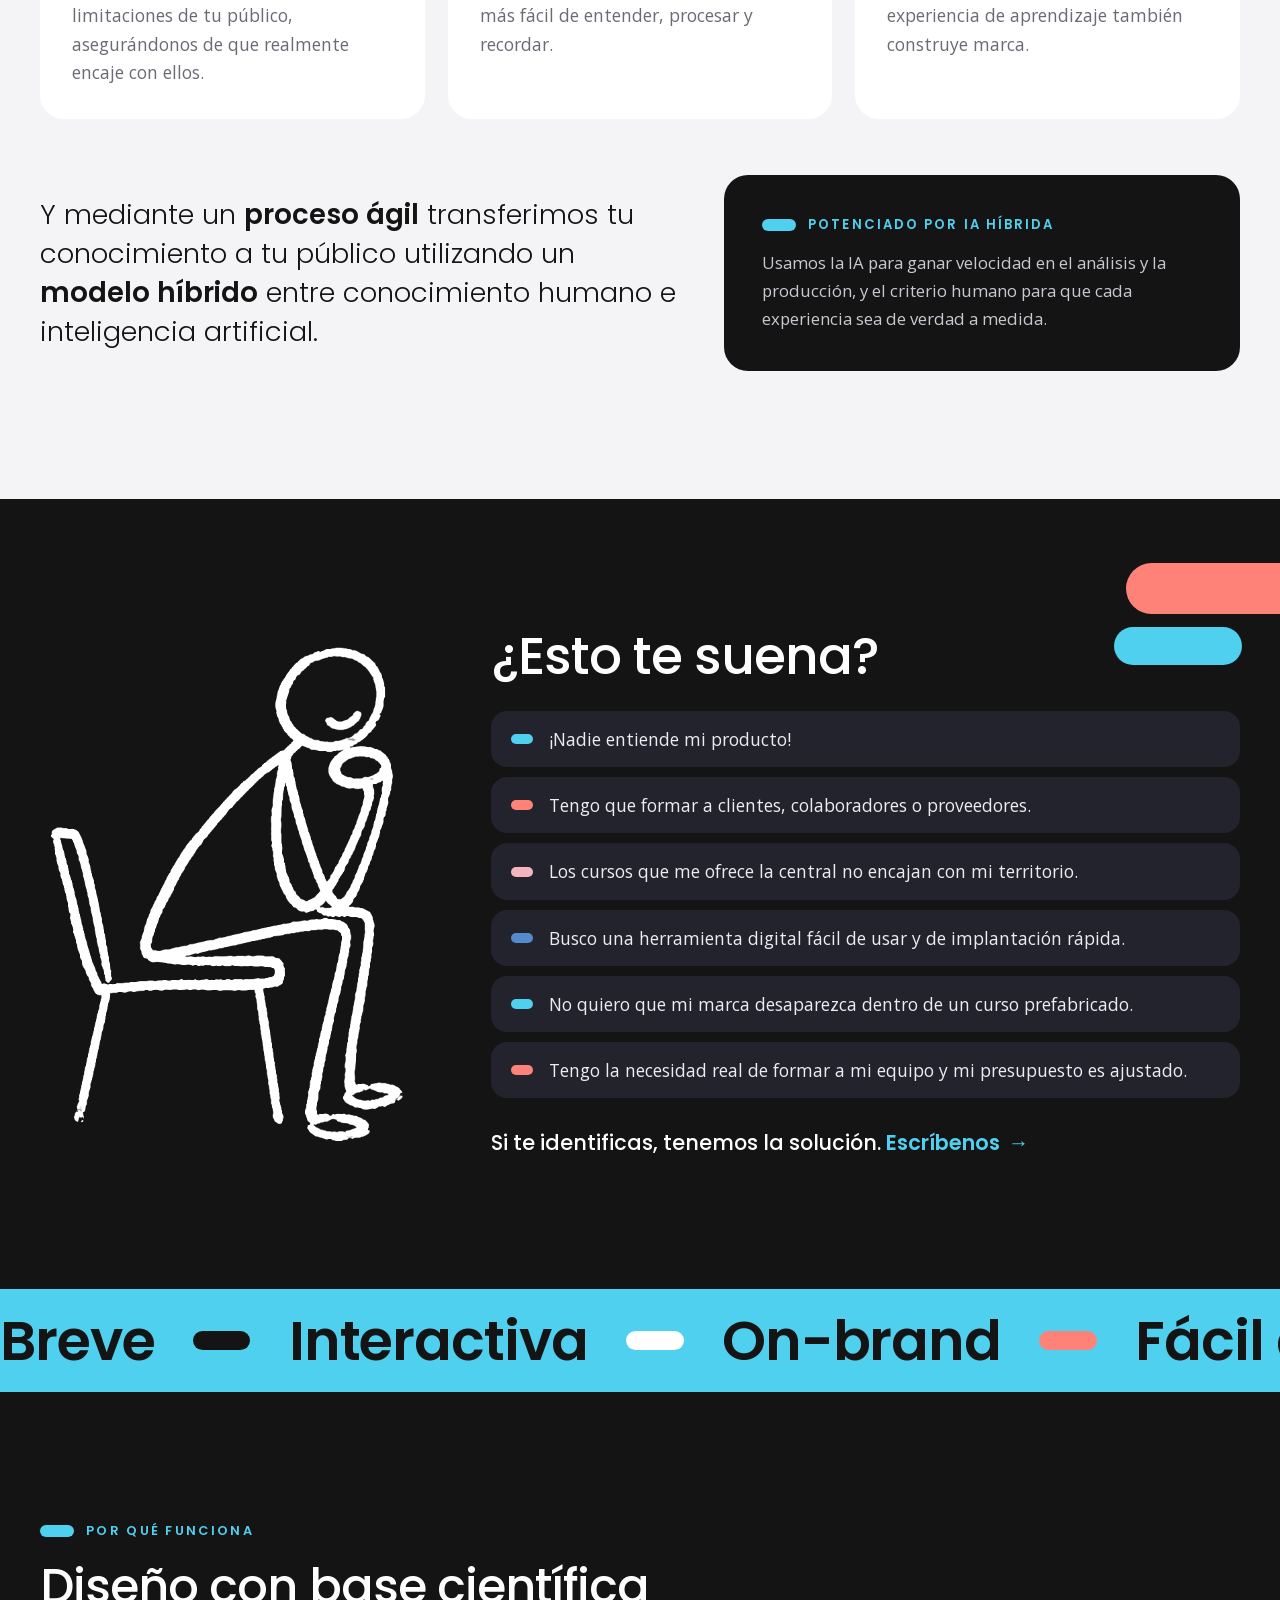
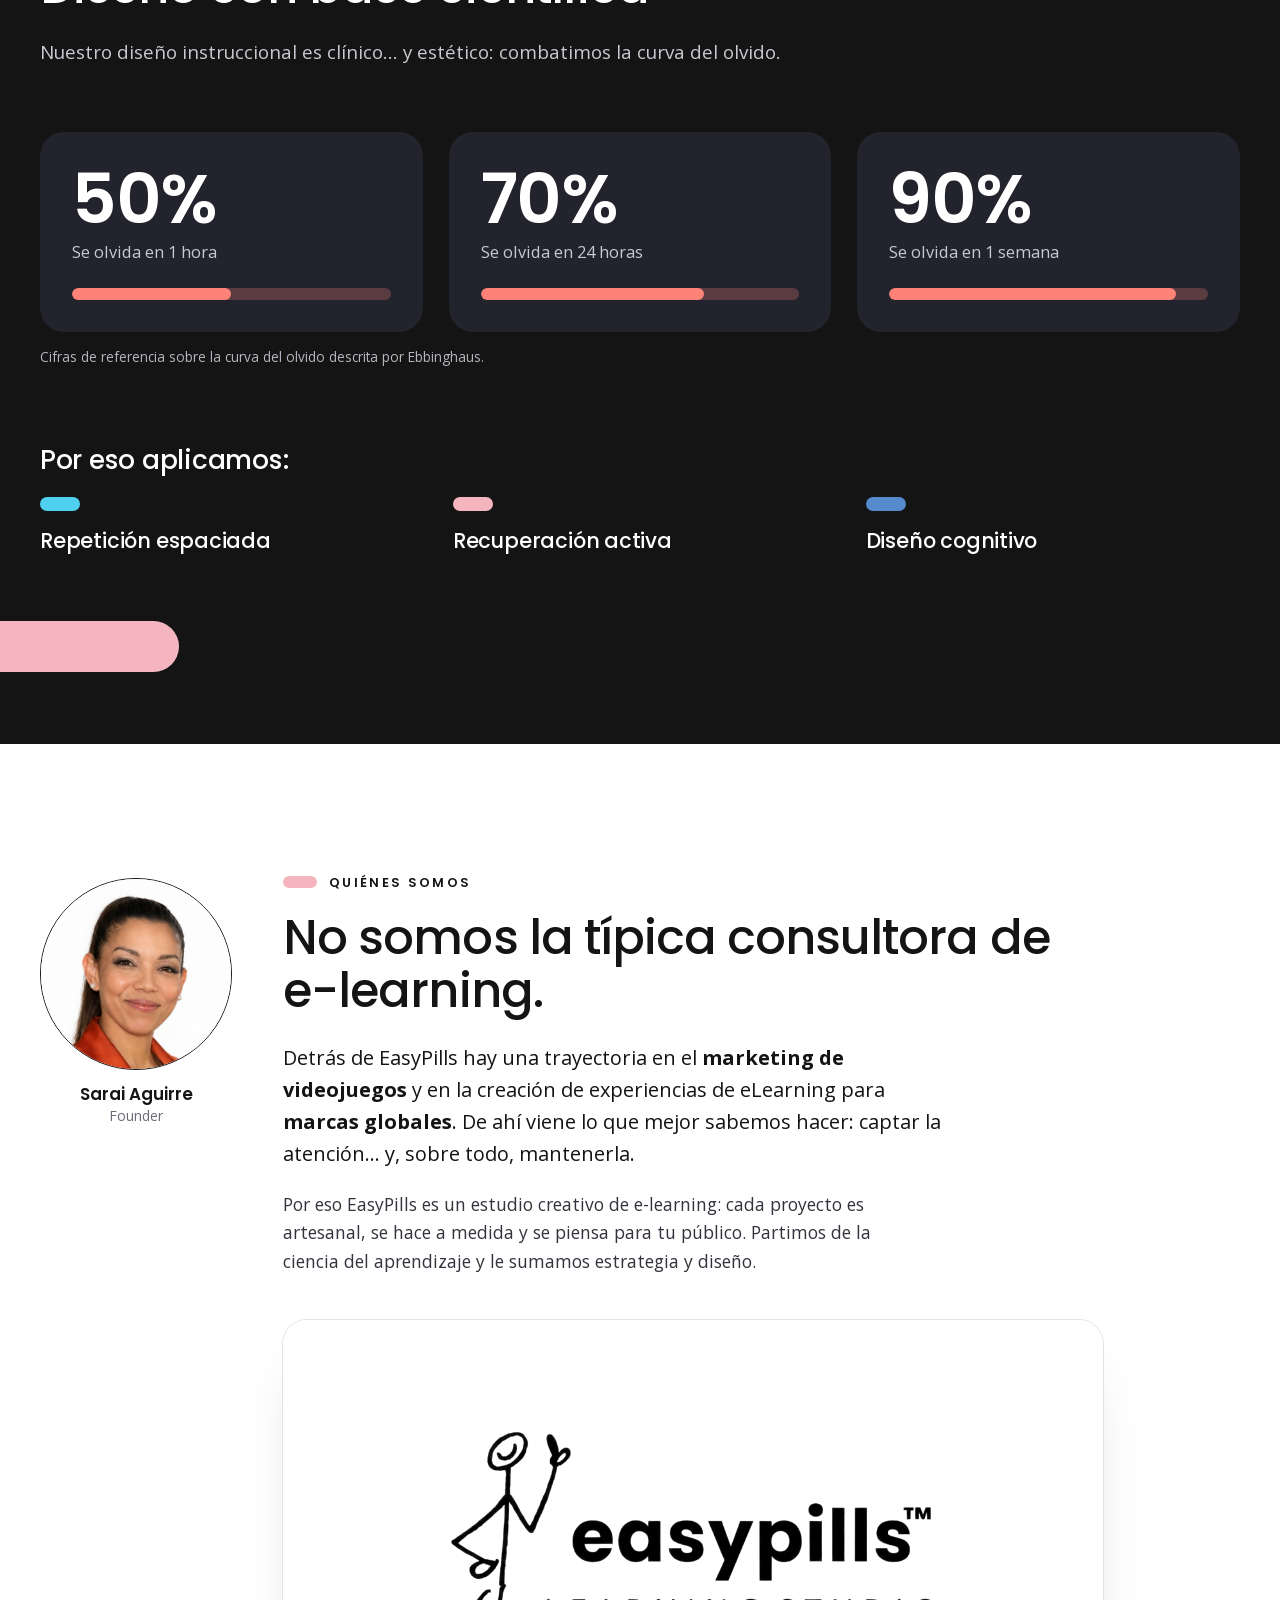
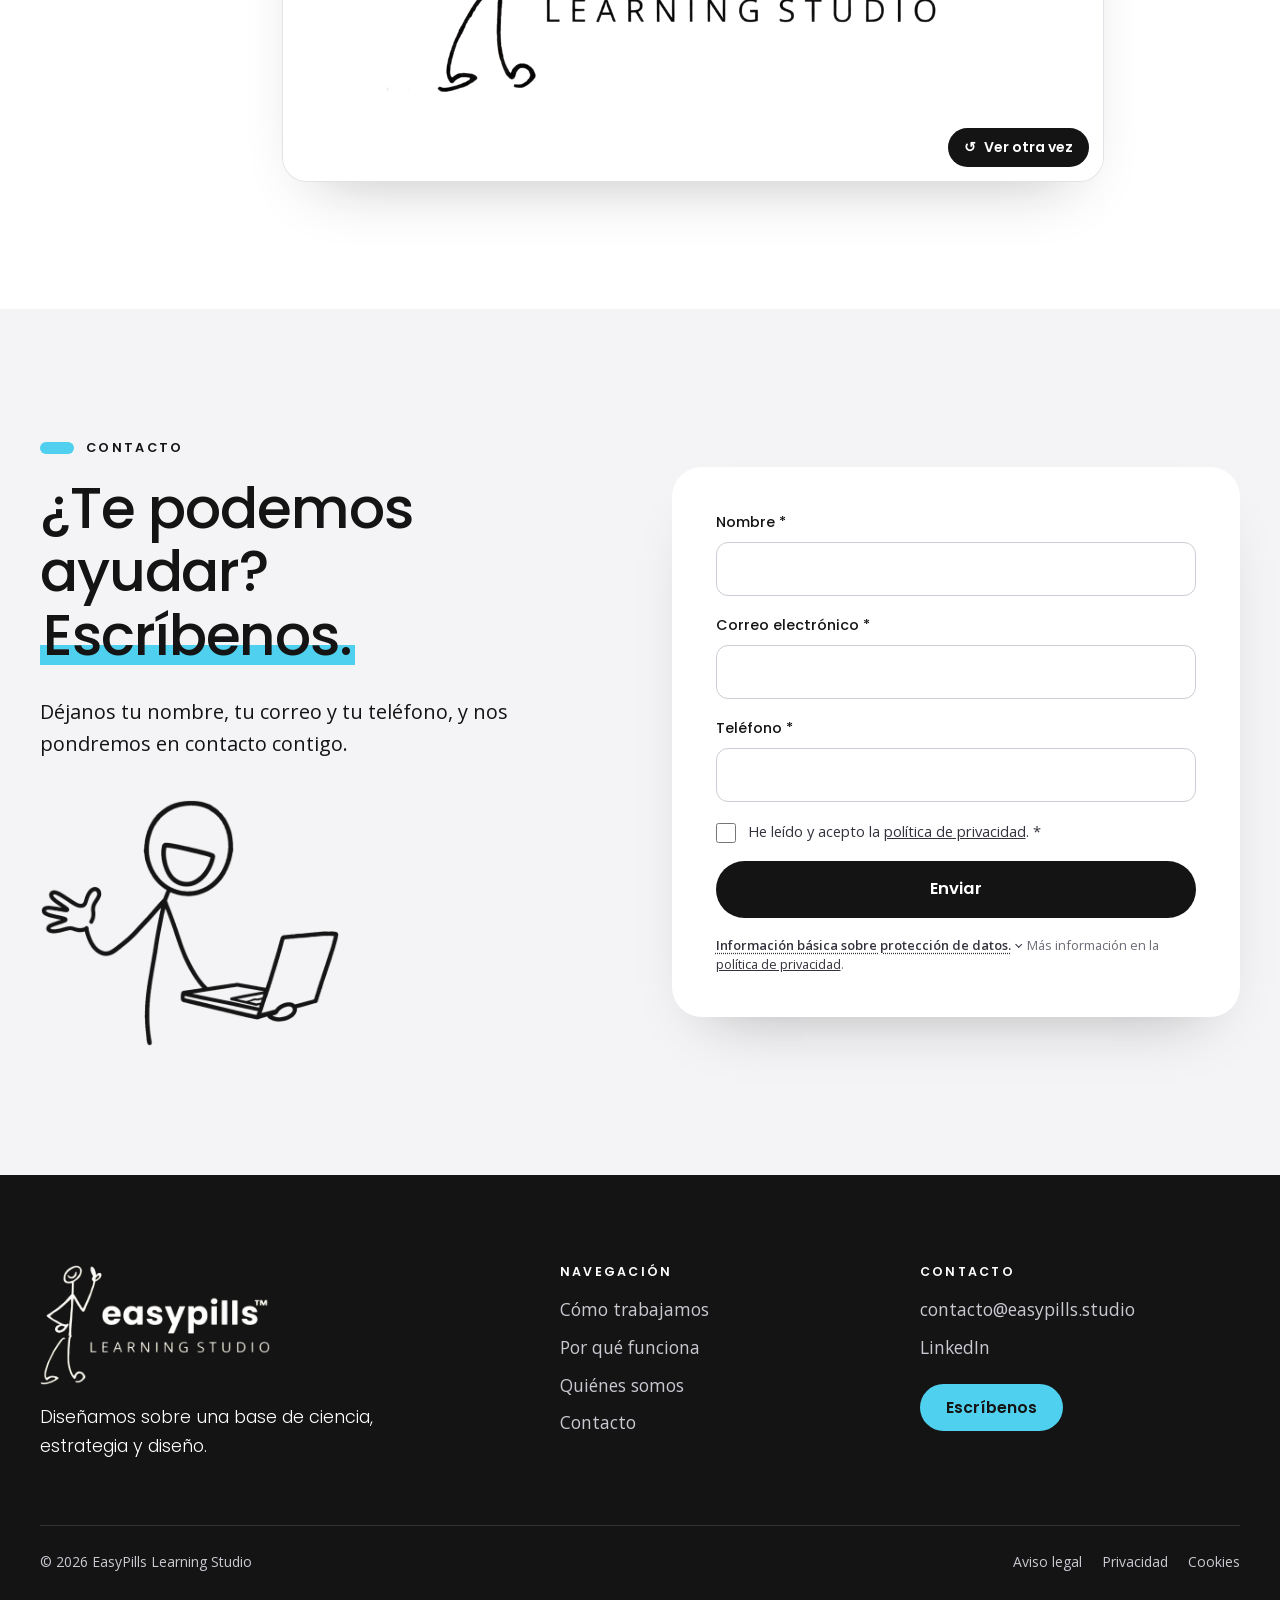
==== commit 031db8fb: "Pie: enlace a la página de LinkedIn de EasyPills Sustituye el enlace pendiente por www.linkedin.com/" ====
--- a/index.html
+++ b/index.html
@@ -322,9 +322,8 @@
       <div class="footer-contact">
         <h2 class="footer-title">Contacto</h2>
         <ul role="list">
-          <!-- TODO: añadir la URL de LinkedIn -->
           <li><a href="mailto:contacto@easypills.studio">contacto@easypills.studio</a></li>
-          <li><a href="#" data-todo="linkedin">LinkedIn</a></li>
+          <li><a href="https://www.linkedin.com/company/easypills-learning-studio/" target="_blank" rel="noopener">LinkedIn</a></li>
         </ul>
         <a class="btn btn-cyan footer-cta" href="#contacto">Escríbenos</a>
       </div>
